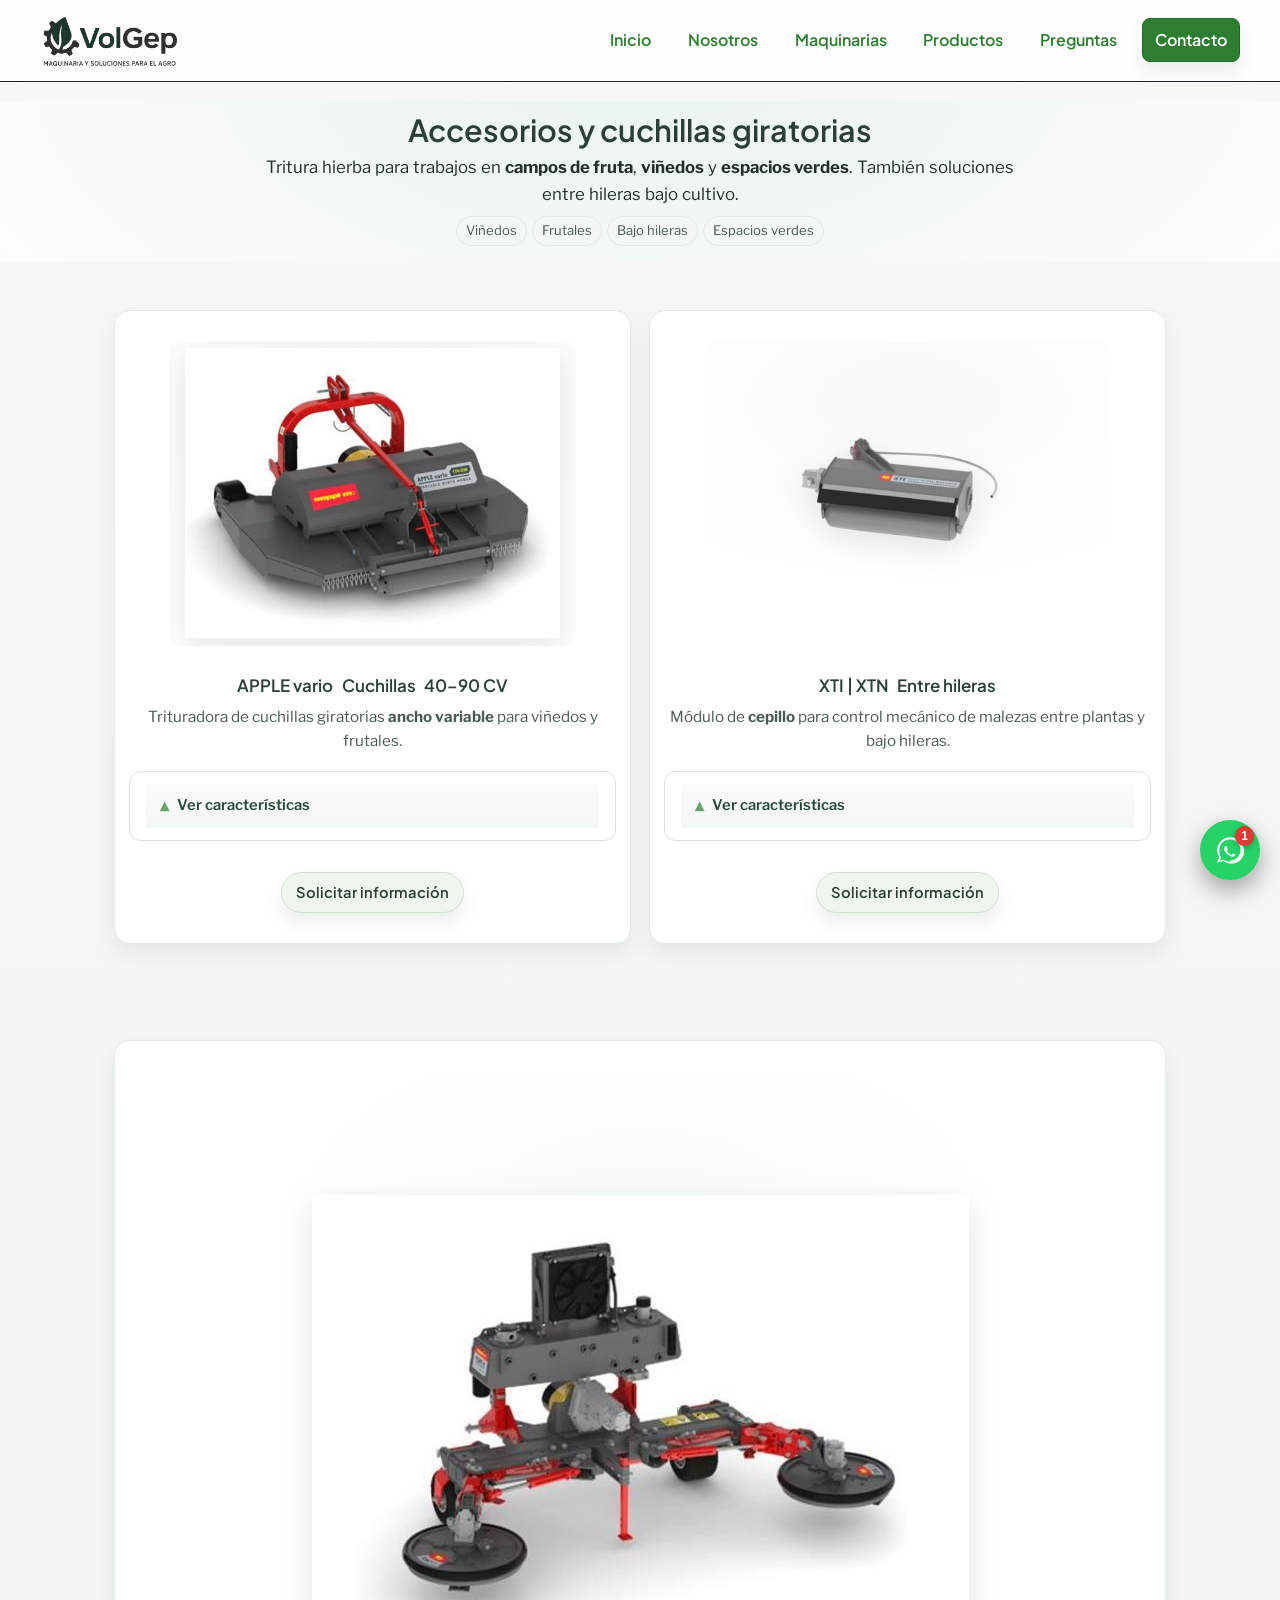
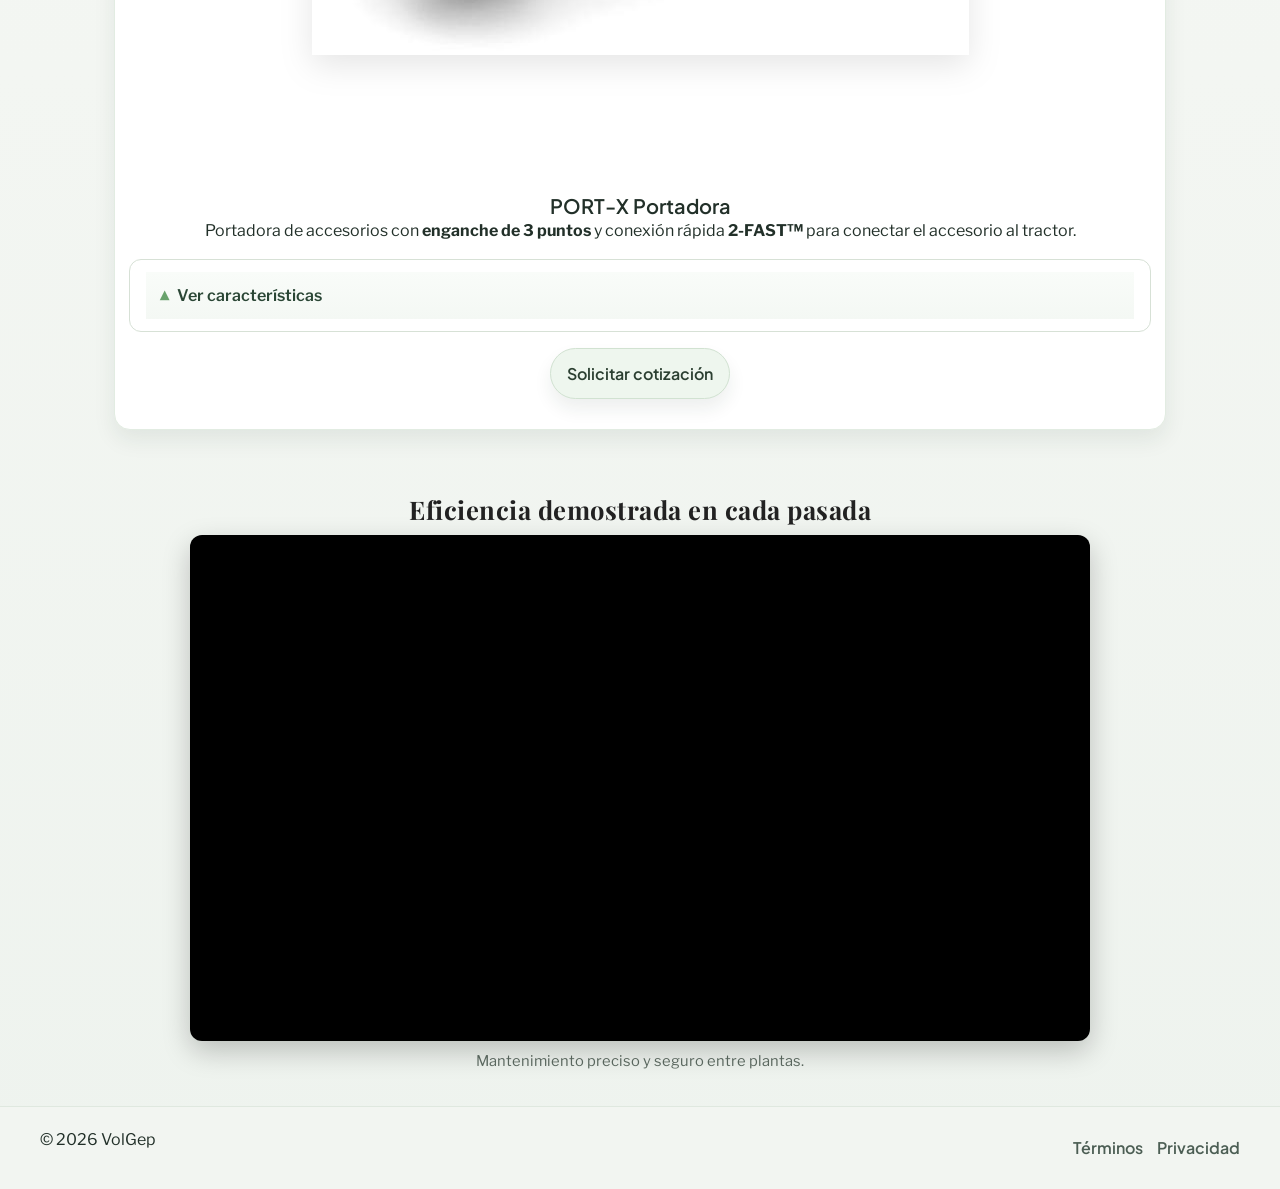
==== accesorios.html @ ae3c2176 "Add files via upload" ====
﻿<!DOCTYPE html>
<html lang="es-UY">
<head>
    <meta charset="utf-8" />
    <meta name="viewport" content="width=device-width, initial-scale=1" />
    <title>Accesorios y cuchillas giratorias | VolGep</title>
    <meta name="description" content="Trituradoras de cuchillas giratorias y accesorios bajo hileras. Modelos APPLE vario, XTI | XTN y portadora PORT-X. Video demostración." />
    <link rel="stylesheet" href="estilos.css" />
    <link rel="stylesheet" href="https://cdnjs.cloudflare.com/ajax/libs/font-awesome/6.4.0/css/all.min.css">
    <!-- Tipografías: Display + Texto -->
    <link href="https://fonts.googleapis.com/css2?family=Playfair+Display:wght@600;700&display=swap" rel="stylesheet">
    <!-- Favicons -->
    <link rel="icon" type="image/png" sizes="32x32" href="img/logo.png">
    <link rel="icon" type="image/png" sizes="16x16" href="img/logo.png">

    <link rel="preconnect" href="https://fonts.googleapis.com">
    <link rel="preconnect" href="https://fonts.gstatic.com" crossorigin>
    <link href="https://fonts.googleapis.com/css2?family=Plus+Jakarta+Sans:wght@400;500;700&family=Libre+Franklin:wght@400;600&display=swap" rel="stylesheet">
    <link rel="stylesheet" href="estilos.css" />
    <script src="script.js" defer></script>
    <!-- Estilos específicos y compactos de esta página -->
    <link rel="canonical" href="https://volgep.com/accesorios.html" />

    <meta property="og:title" content="Accesorios y cuchillas giratorias | VolGep" />
    <meta property="og:description" content="Modelos APPLE vario, XTI|XTN y portadora PORT-X. Video demostración y ficha técnica." />
    <meta property="og:type" content="website" />
    <meta property="og:url" content="https://volgep.com/accesorios.html" />
    <meta property="og:image" content="https://volgep.com/img/og-volgep.jpg" />
    <meta name="twitter:card" content="summary_large_image" />

    <script type="application/ld+json">
        {
          "@context": "https://schema.org",
          "@type": "CollectionPage",
          "name": "Accesorios y cuchillas giratorias | VolGep",
          "url": "https://volgep.com/accesorios.html",
          "description": "Accesorios bajo hileras y cuchillas giratorias. Modelos APPLE vario, XTI|XTN y PORT-X.",
          "isPartOf": { "@type": "WebSite", "name": "VolGep", "url": "https://volgep.com/" }
        }
    </script>

    <style>
        :root {
            --mxw: 1080px;
            --gap: 18px;
            --rad: 16px;
            --muted: #f3f8f3;
            --line: #e2ece2;
            --ink: #2c3f34;
        }

        body.accesorios main {
            padding-top: 1.2rem;
        }

        .container-narrow {
            max-width: var(--mxw);
            margin-inline: auto;
            padding-inline: 14px;
        }

        /* Hero mini */
        .hero-mini {
            text-align: center;
            padding-block: .8rem 1rem;
            background: radial-gradient(1200px 600px at 50% -20%, #eaf4ec 0, #fbfdfb 60%, transparent 100%);
        }

            .hero-mini h1 {
                margin: 0 0 .35rem;
                line-height: 1.15;
                font-size: clamp(1.35rem, 1.05rem + 1.1vw, 1.9rem);
                color: var(--ink);
            }

            .hero-mini p {
                margin: .15rem auto 0;
                max-width: 65ch;
                font-size: clamp(.95rem, .88rem + .25vw, 1.05rem);
            }

        .chips {
            display: flex;
            gap: .35rem;
            flex-wrap: wrap;
            justify-content: center;
            margin-top: .5rem;
        }

            .chips span {
                background: var(--muted);
                border: 1px solid var(--line);
                border-radius: 999px;
                padding: .22rem .55rem;
                font-size: .82rem;
                color: #4a5b50;
            }

        /* Cards PRO: 2 columnas en desktop, 1 en mobile */
        .cards-2 {
            display: grid;
            gap: var(--gap);
            grid-template-columns: repeat(2,minmax(260px,1fr));
        }

        @media (max-width: 860px) {
            .cards-2 {
                grid-template-columns: 1fr;
            }
        }

        .procard {
            background: #fff;
            border: 1px solid var(--line);
            border-radius: var(--rad);
            box-shadow: 0 10px 22px rgba(26,47,34,.08);
            padding: 14px;
            display: flex;
            flex-direction: column;
            gap: .6rem;
        }

        .procard__media {
            aspect-ratio: 4/3;
            background: radial-gradient(500px 260px at 50% 20%, #f6fbf6 0, #ffffff 70%);
            border-radius: 12px;
            display: grid;
            place-items: center;
            overflow: hidden;
        }

            .procard__media img {
                max-width: 95%;
                max-height: 95%;
                object-fit: contain;
                filter: drop-shadow(0 10px 16px rgba(0,0,0,.10));
            }

        .procard h3 {
            text-align: center;
            margin: .2rem 0 0;
            font-size: 1.06rem;
            color: var(--ink);
        }

        .procard .tag {
            margin-left: .35rem;
        }

        .procard .meta {
            text-align: center;
            margin: 0;
            font-size: .95rem;
            color: #4a5b50;
        }

        .procard details summary {
            font-size: .92rem;
        }

        .procard .more-info__content ul {
            max-width: 560px;
            margin: .25rem auto 0;
            text-align: left;
        }

        .procard .card__footer {
            display: flex;
            justify-content: center;
            margin-top: .3rem;
        }

        .procard .btn {
            padding: .5rem .85rem;
            border-radius: 999px;
            font-size: .92rem;
        }

        /* Sección Portador */
        .port-card {
            background: #fff;
            border: 1px solid var(--line);
            border-radius: var(--rad);
            box-shadow: 0 10px 22px rgba(26,47,34,.08);
            padding: 14px;
            text-align: center;
        }

            .port-card .card__media {
                aspect-ratio: 4/3;
                display: grid;
                place-items: center;
                background: radial-gradient(500px 260px at 50% 20%, #f6fbf6 0, #ffffff 70%);
                border-radius: 12px;
                overflow: hidden;
            }

                .port-card .card__media img {
                    max-width: 95%;
                    max-height: 95%;
                    object-fit: contain;
                    filter: drop-shadow(0 10px 16px rgba(0,0,0,.10));
                }

            .port-card h3 {
                margin: .35rem 0 0;
            }

            .port-card .card__footer {
                display: flex;
                justify-content: center;
            }

        /* Banda de video centrada y contenida */
        .video-band {
            background: radial-gradient(1200px 600px at 50% -20%, #eaf4ec 0, #fbfdfb 60%, transparent 100%);
            padding-block: 1.1rem;
        }

        .video-wrap {
            display: flex;
            justify-content: center;
        }

        .video-frame {
            width: min(100%, 740px);
            height: auto;
            background: #000;
            border: 1px solid var(--line);
            border-radius: 14px;
            box-shadow: 0 10px 20px rgba(26,47,34,.10);
            overflow: hidden;
        }

        /* Mejor indicador para details/summary */
        details.more-info summary {
            display: flex;
            align-items: center;
            gap: .5rem;
            cursor: pointer;
        }

            details.more-info summary::before {
                content: "▶";
                font-size: .8rem;
                opacity: .7;
            }

        details.more-info[open] summary::before {
            content: "▼";
        }
    </style>
</head>
<body class="accesorios">
    <a class="skip-link" href="#contenido">Saltar al contenido</a>

    <!-- Encabezado / Menú -->
    <header class="header" role="banner" aria-label="Encabezado">
        <div class="container header__inner">
            <a href="index.html" class="logo" aria-label="Volver al inicio">
                <img src="img/logo.png" alt="VolGep" width="140" height="40" />
            </a>
            <nav class="nav" aria-label="Navegación principal">
                <ul>
                    <li><a href="index.html">Inicio</a></li>
                    <li><a href="index.html#nosotros">Nosotros</a></li>
                    <!-- Menú: Maquinarias -->
                    <li class="nav__item--haschild">
                        <a href="maquinaria.html" aria-haspopup="true" aria-expanded="false">Maquinarias</a>
                        <ul class="nav__dropdown" aria-label="Maquinarias">
                            <li><a href="productos.html"><span class="bullet">●</span> Trituradoras</a></li>
                            <li><a href="trituradoras-desplazables.html"><span class="bullet">●</span> Trituradoras desplazables</a></li>
                            <li><a href="accesorios.html"><span class="bullet">●</span> Accesorios bajo hileras</a></li>
                        </ul>
                    </li>

                    <!-- Menú: Productos -->
                    <li class="nav__item--haschild">
                        <a href="productos.html" aria-haspopup="true" aria-expanded="false">Productos</a>
                        <ul class="nav__dropdown" aria-label="Productos">
                            <li><a href="coldkiller.html"><span class="bullet">●</span> Coldkiller</a></li>
                        </ul>
                    </li>
                    <li><a href="index.html#faq">Preguntas</a></li>
                    <li><a class="btn btn--primary" href="index.html#contacto">Contacto</a></li>
                </ul>
            </nav>
        </div>
    </header>

    <!-- Contenido -->
    <main id="contenido">
        <!-- HERO -->
        <section class="hero-mini">
            <div class="container-narrow">
                <h1>Accesorios y cuchillas giratorias</h1>
                <p>Tritura hierba para trabajos en <strong>campos de fruta</strong>, <strong>viñedos</strong> y <strong>espacios verdes</strong>. También soluciones entre hileras bajo cultivo.</p>
                <div class="chips"><span>Viñedos</span><span>Frutales</span><span>Bajo hileras</span><span>Espacios verdes</span></div>
            </div>
        </section>

        <!-- Productos principales (dos columnas) -->
        <section class="section">
            <div class="container-narrow cards-2">
                <!-- APPLE vario -->
                <article class="procard">
                    <figure class="procard__media">
                        <img src="img/ap.jpeg" alt="APPLE vario – Trituradora de cuchillas giratorias de ancho variable" loading="lazy">
                    </figure>
                    <h3>APPLE vario <span class="tag">Cuchillas</span> <span class="tag">40–90&nbsp;CV</span></h3>
                    <p class="meta">Trituradora de cuchillas giratorias <strong>ancho variable</strong> para viñedos y frutales.</p>
                    <details class="more-info">
                        <summary>Ver características</summary>
                        <div class="more-info__content">
                            <ul class="specs">
                                <li>Ajuste rápido de ancho para el marco de plantación.</li>
                                <li>Corte de hierba con proyección reducida.</li>
                                <li>Para tractores de <strong>40–90&nbsp;CV</strong>.</li>
                            </ul>
                        </div>
                    </details>
                    <div class="card__footer">
                        <a class="btn btn--secondary" href="index.html#contacto">Solicitar información</a>
                    </div>
                </article>

                <!-- XTI | XTN -->
                <article class="procard">
                    <figure class="procard__media">
                        <img src="img/xti.png" alt="XTI | XTN – Trituradora entre hileras con cepillo" loading="lazy">
                    </figure>
                    <h3>XTI | XTN <span class="tag">Entre hileras</span></h3>
                    <p class="meta">Módulo de <strong>cepillo</strong> para control mecánico de malezas entre plantas y bajo hileras.</p>
                    <details class="more-info">
                        <summary>Ver características</summary>
                        <div class="more-info__content">
                            <ul class="specs">
                                <li>Trabajo preciso junto al tronco.</li>
                                <li>Orientación e inclinación regulables según terreno.</li>
                                <li>Uso con portadores dedicados o enganche delantero/trasero.</li>
                            </ul>
                        </div>
                    </details>
                    <div class="card__footer">
                        <a class="btn btn--secondary" href="index.html#contacto">Solicitar información</a>
                    </div>
                </article>
            </div>
        </section>

        <!-- Portadora / Accesorio -->
        <section class="section">
            <div class="container-narrow">
                <article class="port-card">
                    <figure class="card__media">
                        <img src="img/por.jpeg" alt="PORT-X – Portadora de accesorios con enganche de 3 puntos y conexión rápida 2-FAST" loading="lazy">
                    </figure>
                    <h3>PORT-X <span class="tag">Portadora</span></h3>
                    <p class="meta">Portadora de accesorios con <strong>enganche de 3 puntos</strong> y conexión rápida <strong>2-FAST™</strong> para conectar el accesorio al tractor.</p>
                    <details class="more-info">
                        <summary>Ver características</summary>
                        <div class="more-info__content">
                            <ul class="specs">
                                <li>Cambios de implemento en segundos con 2-FAST™.</li>
                                <li>Chasis robusto para viñedos y frutales.</li>
                                <li>Compatible con módulos entre hileras (p. ej. XTI | XTN).</li>
                            </ul>
                        </div>
                    </details>
                    <div class="card__footer">
                        <a class="btn btn--secondary" href="index.html#contacto">Solicitar cotización</a>
                    </div>
                </article>
            </div>
        </section>

        <!-- Video demo (contenido y centrado) -->
        <!-- VIDEO 9 -->
        <section class="video-block video9-block">
            <h2 class="video-title video-title--v9">Eficiencia demostrada en cada pasada</h2>

            <div class="video-framewrap">
                <video class="video-el video-el--v9"
                       controls
                       playsinline
                       preload="metadata"
                       poster="img/video9_poster.jpeg"  <!-- si no existe, el JS generará uno con el 1er frame -->
    >
      <source src="img/video9.mp4" type="video/mp4" />
      Tu navegador no soporta video HTML5.
    </video>
            </div>

            <p class="video-caption">Mantenimiento preciso y seguro entre plantas.</p>
        </section>


    </main>
    <!-- ========== FAB WhatsApp ========== -->
<div class="whatsapp-fab" id="whatsappFab" aria-live="polite">
  <div class="whatsapp-fab__panel" id="whPanel" role="dialog" aria-modal="false" aria-labelledby="whPanelTitle">
    <div class="whatsapp-fab__title" id="whPanelTitle">¿En qué número querés escribir?</div>

    <a class="whatsapp-fab__item"
       href="https://wa.me/59892825972?text=Hola%2C%20te%20escribo%20desde%20VolGep.%20Estoy%20interesado%2Fa%20en%20recibir%20m%C3%A1s%20informaci%C3%B3n%20sobre%20sus%20productos.%20%C2%BFPodr%C3%ADan%20asesorarme%3F"
       target="_blank"
       rel="noopener">
      <!-- icono -->
      <svg xmlns="http://www.w3.org/2000/svg" fill="currentColor" viewBox="0 0 24 24" aria-hidden="true">
        <path d="M20 4A10.94 10.94 0 0 0 12 1 11 11 0 0 0 2.64 17.72L1 23l5.28-1.58A11 11 0 1 0 20 4Zm-8 18a8.94 8.94 0 0 1-4.72-1.34l-.36-.21-3.24.97.97-3.15-.24-.37A8.94 8.94 0 1 1 12 22Zm4.72-6.25c-.26-.13-1.52-.75-1.76-.83s-.41-.13-.58.13-.67.83-.82 1-.3.19-.56.06-1.09-.4-2.07-1.28c-.77-.68-1.28-1.52-1.43-1.78s-.02-.4.12-.53c.12-.12.26-.3.39-.45s.17-.26.26-.43.04-.32-.02-.45-.58-1.4-.8-1.92-.42-.43-.58-.44h-.5c-.15 0-.41.07-.62.33s-.82.8-.82 1.95.84 2.26.96 2.42 1.65 2.52 4 3.54c.56.24 1 .39 1.34.49.56.18 1.07.15 1.48.09.45-.07 1.39-.57 1.58-1.12.19-.55.19-1.02.13-1.12s-.24-.15-.5-.28Z" />
      </svg>
      <span>+598 92 825 972</span>
    </a>

  </div>

  <button class="whatsapp-fab__btn attn" id="whToggle" aria-expanded="false" aria-controls="whPanel" aria-label="Abrir WhatsApp">
    <!-- Ícono WhatsApp blanco -->
    <svg xmlns="http://www.w3.org/2000/svg" viewBox="0 0 24 24" aria-hidden="true">
      <path fill="white" d="M20 3.999A10.939 10.939 0 0 0 12 1a11 11 0 0 0-9.362 16.715L1 23l5.463-1.637A11 11 0 1 0 20 4Zm-8 18c-1.789 0-3.53-.464-5.07-1.344l-.362-.209-3.237.97.97-3.152-.236-.375A8.932 8.932 0 0 1 3 12C3 7.037 7.038 3 12 3c4.962 0 9 4.037 9 9s-4.038 9-9 9Zm4.724-6.249c-.258-.129-1.524-.75-1.76-.834s-.409-.129-.581.129c-.173.258-.667.834-.818 1.003-.151.172-.301.194-.559.065-.258-.129-1.089-.401-2.074-1.278-.766-.683-1.281-1.525-1.432-1.783-.151-.258-.016-.397.113-.526.116-.115.258-.301.387-.451.129-.151.172-.259.258-.431.086-.173.043-.323-.021-.452-.064-.129-.58-1.397-.795-1.914-.209-.502-.42-.433-.58-.441h-.495c-.151 0-.409.065-.624.323s-.818.8-.818 1.95.838 2.263.956 2.418c.129.151 1.652 2.525 4.004 3.541.56.242.997.387 1.338.496.562.18 1.074.155 1.478.094.451-.065 1.389-.568 1.585-1.118.194-.55.194-1.022.136-1.118-.057-.097-.236-.151-.495-.28Z" />
    </svg>
    <!-- Burbuja de notificación -->
    <span class="whatsapp-fab__badge">1</span>
  </button>
</div>

    <!-- Footer -->
    <footer class="footer">
        <div class="container footer__inner">
            <p>© <span id="year"></span> VolGep</p>
            <nav aria-label="Legal">
                <a href="/terminos.html">Términos</a>
                <a href="/politica-privacidad.html">Privacidad</a>
            </nav>
        </div>
    </footer>

   
    <script>
        const y = document.getElementById('year'); if (y) y.textContent = new Date().getFullYear();
    </script>
</body>
</html>
---- estilos.css ----
﻿/* ==============
   VOLGEP – BASE
   ============== */
:root {
    --bg: #0f1115;
    --paper: #141821;
    --paper-2: #1a2030;
    --text: #e9edf3;
    --muted: #a7b0c0;
    --accent: #2e7d32; /* Verde profesional */
    --accent-2: #5dbb63; /* Verde claro */
    --danger: #e53935;
    --warning: #ffb300;
    --ring: rgba(93,187,99,.45);
    --radius: 16px;
    --max-w: 1200px;
    --shadow-1: 0 8px 24px rgba(0,0,0,.25);
    --shadow-2: 0 12px 32px rgba(0,0,0,.35);
    --sp-0: .25rem;
    --sp-1: .5rem;
    --sp-2: .75rem;
    --sp-3: 1rem;
    --sp-4: 1.5rem;
    --sp-5: 2rem;
    --sp-6: 3rem;
}

/* Reseteo suave y tipografía */
* {
    box-sizing: border-box
}

html {
    scroll-behavior: smooth
}
/* Sección del video */
/* Tamaño más bajo para que no se recorte */
.video-intro {
    position: relative;
    width: 100%;
    height: 90vh; /* antes 100vh */
    min-height: 380px;
    overflow: hidden;
}

@media (max-width: 768px) {
    .video-intro {
        height: 50vh;
        min-height: 260px;
    }
}

.video-intro__bg {
    position: absolute;
    inset: 0;
    width: 100%;
    height: 100%;
    object-fit: cover; /* llena sin deformar */
    object-position: center; /* podés ajustar a 'center 40%' si querés subir el encuadre */
    z-index: 0;
}

/* Oscurecer un poco para que el logo resalte */
.video-intro__overlay {
    position: absolute;
    inset: 0;
    background: rgba(0,0,0,.35);
    z-index: 1;
}

/* Logo centrado */
.video-intro__content {
    position: relative;
    z-index: 2;
    display: flex;
    align-items: center;
    justify-content: center;
    height: 100%;
}

.video-intro__logo {
    max-width: 300px;
    width: 70%;
    height: auto;
    filter: drop-shadow(0 6px 18px rgba(0,0,0,.45));
}

/* Icono de sonido arriba a la derecha - sin texto */
.sound-toggle {
    position: absolute;
    top: 14px;
    right: 14px;
    z-index: 3;
    display: inline-flex;
    align-items: center;
    justify-content: center;
    width: 42px;
    height: 42px;
    border-radius: 50%;
    border: 1px solid rgba(255,255,255,.35);
    background: rgba(0,0,0,.35);
    color: #fff;
    cursor: pointer;
    backdrop-filter: blur(6px);
    transition: transform .15s ease, background .2s ease, border-color .2s ease;
}

    .sound-toggle:hover {
        transform: scale(1.06);
        background: rgba(0,0,0,.5);
        border-color: rgba(255,255,255,.55);
    }

    .sound-toggle i {
        font-size: 18px;
        line-height: 1;
    }


body {
    margin: 0;
    font-family: system-ui, -apple-system, Segoe UI, Roboto, Ubuntu, Cantarell, "Noto Sans", "Helvetica Neue", Arial, "Apple Color Emoji", "Segoe UI Emoji";
    color: var(--text);
    background: linear-gradient(180deg, #0b0d11, #0f1115 40%, #0f1115 100%);
    line-height: 1.6;
    -webkit-font-smoothing: antialiased;
    text-rendering: optimizeLegibility;
}

img {
    max-width: 100%;
    height: auto;
    display: block;
}

a {
    color: var(--accent);
    text-decoration: none;
}

    a:hover {
        text-decoration: underline;
    }

p {
    margin: 0 0 var(--sp-3) 0;
    color: var(--text);
}

ul {
    padding-left: 1.25rem;
    margin: 0 0 var(--sp-3) 0;
}

h1, h2, h3 {
    line-height: 1.2;
    margin: 0 0 .5em 0;
}

h1 {
    font-size: clamp(1.8rem, 3vw + .5rem, 2.5rem);
}

h2 {
    font-size: clamp(1.4rem, 2vw + .6rem, 1.8rem);
}

h3 {
    font-size: clamp(1.05rem, 1.2vw + .5rem, 1.25rem);
}

/* Accesibilidad */
.skip-link {
    position: absolute;
    left: -999px;
    top: auto;
    width: 1px;
    height: 1px;
    overflow: hidden;
}

    .skip-link:focus {
        position: fixed;
        left: 1rem;
        top: 1rem;
        width: auto;
        height: auto;
        background: var(--paper-2);
        color: var(--text);
        padding: .6rem .9rem;
        border-radius: .5rem;
        z-index: 9999;
        outline: 2px solid var(--accent);
    }

/* Contenedor base */
.container {
    width: 100%;
    max-width: var(--max-w);
    margin: 0 auto;
    padding: 0 var(--sp-3);
}

/* Botones */
.btn {
    display: inline-flex;
    align-items: center;
    justify-content: center;
    gap: .5rem;
    padding: .75rem 1rem;
    border-radius: 999px;
    font-weight: 600;
    border: 1px solid transparent;
    transition: transform .12s ease, box-shadow .2s ease, background .2s ease, border-color .2s ease;
    box-shadow: var(--shadow-1);
}

    .btn:hover {
        transform: translateY(-1px);
        text-decoration: none;
    }

    .btn:focus {
        outline: 2px solid var(--ring);
        outline-offset: 2px;
    }

.btn--primary {
    background: SeaGreen;
    
    color: #08130a;
    border-color: #1f5a22;
}

    .btn--primary:hover {
        filter: brightness(1.05);
    }

.btn--secondary {
    background: #19212f;
    border-color: #2a3448;
    color: var(--text);
}

    .btn--secondary:hover {
        background: #20283a;
    }

.btn--ghost {
    background: transparent;
    border-color: #2a3448;
    color: var(--text);
}

    .btn--ghost:hover {
        background: #171c26;
    }

/* Header fijo */
.header {
    position: sticky;
    top: 0;
    z-index: 50;
    background: rgba(10, 14, 20, .65);
    backdrop-filter: saturate(180%) blur(10px);
    border-bottom: 1px solid #1d2433;
}

.header__inner {
    display: flex;
    align-items: center;
    justify-content: space-between;
    gap: var(--sp-3);
    padding: .8rem 0;
}

.logo img {
    filter: drop-shadow(0 2px 4px rgba(0,0,0,.3));
}

/* Nav */
.nav ul {
    display: flex;
    align-items: center;
    gap: .8rem;
    list-style: none;
    margin: 0;
    padding: 0;
}

.nav a {
    padding: .5rem .75rem;
    border-radius: .5rem;
}

    .nav a:hover {
        background: #171d2a;
        text-decoration: none;
    }

/* Botón hamburguesa (se inyecta por JS) */
.header__burger {
    display: none;
    inline-size: 44px;
    block-size: 44px;
    border-radius: 10px;
    border: 1px solid #2a3448;
    background: #141a26;
}

    .header__burger:focus {
        outline: 2px solid var(--ring);
    }

@media (max-width: 980px) {
    .header__burger {
        display: inline-grid;
        place-content: center;
    }

    .nav {
        position: fixed;
        inset: 64px 0 auto 0;
        background: rgba(11, 15, 22, .95);
        border-bottom: 1px solid #1d2636;
        transform: translateY(-120%);
        transition: transform .25s ease;
        box-shadow: var(--shadow-2);
    }

        .nav ul {
            flex-direction: column;
            align-items: stretch;
            gap: 0;
            padding: .5rem;
        }

        .nav li a {
            display: block;
            padding: .9rem 1rem;
            border-radius: .6rem;
            font-size: 1.05rem;
        }

    .nav--open {
        transform: translateY(0);
    }
}

/* Hero */
.hero {
    padding: clamp(2rem, 4vw + 1rem, 5rem) 0;
    background: radial-gradient(60rem 30rem at 10% -10%, rgba(93,187,99,.10), transparent 60%), radial-gradient(50rem 30rem at 90% -20%, rgba(46,125,50,.25), transparent 60%), linear-gradient(180deg, rgba(46,125,50,.09), transparent 35%);
}

.hero__inner {
    display: grid;
    gap: var(--sp-5);
    align-items: center;
}

.hero__copy p {
    color: var(--muted);
    font-size: 1.05rem;
}

.hero__bullets {
    color: var(--muted);
    margin-top: var(--sp-3);
}

.hero__media img {
    border-radius: var(--radius);
    border: 1px solid #1d2636;
    box-shadow: var(--shadow-2);
}

/* Secciones */
.section {
    padding: var(--sp-6) 0;
}

.section--light {
    background: linear-gradient(180deg, #111521, #0f1115);
}

.section__lead {
    color: var(--muted);
}

/* Grids */
.grid {
    display: grid;
    gap: var(--sp-4);
}

.cards {
    grid-template-columns: repeat(auto-fit, minmax(260px, 1fr));
}

/* Cards de productos */
.card {
    background: var(--paper);
    border: 1px solid #1d2433;
    border-radius: var(--radius);
    overflow: hidden;
    transition: transform .15s ease, box-shadow .2s ease, border-color .2s ease;
}

    .card:hover {
        transform: translateY(-3px);
        border-color: #2a3448;
        box-shadow: var(--shadow-2);
    }

.card__media img {
    aspect-ratio: 3 / 2;
    object-fit: cover;
}

.card__body {
    padding: 1rem 1rem 0 1rem;
}

    .card__body p {
        color: var(--muted);
    }

.card__bullets {
    color: var(--muted);
    margin: .5rem 0 0 1rem;
}

.card__footer {
    padding: 1rem;
    display: flex;
    justify-content: flex-end;
}

/* Features / servicios */
.features {
    grid-template-columns: repeat(auto-fit, minmax(240px, 1fr));
}

.feature {
    background: var(--paper);
    border: 1px solid #1d2433;
    border-radius: var(--radius);
    padding: var(--sp-4);
}

    .feature p {
        color: var(--muted);
    }

/* Cinta CTA */
.cta-strip {
    margin-top: var(--sp-5);
    padding: 1rem;
    background: linear-gradient(180deg, #16202d, #131b28);
    border: 1px solid #233047;
    border-radius: var(--radius);
    display: flex;
    align-items: center;
    justify-content: space-between;
    gap: var(--sp-3);
    flex-wrap: wrap;
}

    .cta-strip p {
        margin: 0;
        color: var(--text);
    }

/* Marcas – tira deslizante simple */
.brand-strip {
    display: flex;
    gap: clamp(1.25rem, 2vw, 2rem);
    align-items: center;
    overflow: hidden;
    padding: .5rem 0;
    mask-image: linear-gradient(90deg, transparent, #000 8%, #000 92%, transparent);
}

    .brand-strip img {
        inline-size: 140px;
        block-size: 60px;
        object-fit: contain;
        filter: saturate(1.05);
        opacity: .95;
        transform: translateX(0);
        animation: brands-marquee 24s linear infinite;
    }

        .brand-strip img:nth-child(odd) {
            animation-delay: -12s;
        }

@keyframes brands-marquee {
    0% {
        transform: translateX(0);
    }

    100% {
        transform: translateX(-120%);
    }
}

/* Testimonios */
.testimonials {
    grid-template-columns: repeat(auto-fit, minmax(260px, 1fr));
}

.testimonial {
    background: var(--paper);
    border: 1px solid #1d2433;
    border-radius: var(--radius);
    padding: var(--sp-4);
}

    .testimonial footer {
        color: var(--muted);
        margin-top: .5rem;
    }

/* FAQ */
details {
    background: var(--paper);
    border: 1px solid #1d2433;
    border-radius: .9rem;
    padding: .75rem 1rem;
    margin-bottom: .75rem;
}

summary {
    cursor: pointer;
    font-weight: 600;
}

details p {
    margin-top: .5rem;
    color: var(--muted);
}

/* Formulario */
.form {
    display: grid;
    gap: var(--sp-3);
    max-width: 760px;
}

.form__row {
    display: grid;
    gap: .4rem;
}

label {
    font-weight: 600;
}

input, textarea {
    
    background: #0d121a;
    border: 1px solid #242f44;
    color: var(--text);
    padding: .8rem 1rem;
    border-radius: .7rem;
}

    input:focus, textarea:focus {
        outline: 2px solid var(--ring);
        border-color: #2a3850;
    }

.form__actions {
    display: flex;
    align-items: center;
    gap: 1rem;
    flex-wrap: wrap;
}

.form__disclaimer {
    color: var(--muted);
    margin: 0;
}

/* Address */
.contact-data ul {
    list-style: none;
    padding: 0;
    margin: var(--sp-3) 0 0 0;
}

.contact-data li {
    margin: .25rem 0;
}

.contact-data a {
    color: #cfe8d2;
}

/* Footer */
.footer {
    border-top: 1px solid #1d2433;
    background: #0c0f15;
}

.footer__inner {
    display: flex;
    align-items: center;
    justify-content: space-between;
    gap: var(--sp-3);
    padding: 1.25rem 0;
}

.footer nav {
    display: flex;
    gap: .9rem;
}

.footer a {
    color: var(--muted);
}

    .footer a:hover {
        color: var(--text);
    }

/* Utilidades */
.reveal {
    opacity: 0;
    transform: translateY(12px);
    transition: opacity .5s ease, transform .5s ease;
}

    .reveal.is-in {
        opacity: 1;
        transform: none;
    }

/* Preferencias de movimiento reducido */
@media (prefers-reduced-motion: reduce) {
    * {
        animation: none !important;
        transition: none !important;
        scroll-behavior: auto !important;
    }
}
/* ===== VOLGEP: chapitas y leyendas de líneas ===== */
.badge {
    display: inline-block;
    font-weight: 700;
    font-size: .78rem;
    letter-spacing: .02em;
    padding: .25rem .55rem;
    border-radius: .5rem;
    border: 1px solid rgba(255,255,255,.18);
    margin-left: .35rem
}

.badge--red {
    background: #2a1111;
    border-color: #6d2424
}

.badge--yellow {
    background: #2a2411;
    border-color: #6d5f24
}

.badge--blue {
    background: #111b2a;
    border-color: #244b6d
}

.legend {
    display: flex;
    gap: .6rem;
    flex-wrap: wrap
}

    .legend span {
        background: #141a26;
        border: 1px solid #26324a;
        border-radius: .5rem;
        padding: .25rem .5rem;
        font-size: .82rem;
        color: #a7b0c0
    }

.grid.cols-3 {
    display: grid;
    gap: var(--sp-4);
    grid-template-columns: repeat(auto-fit,minmax(280px,1fr))
}

.section--accent {
    background: linear-gradient(180deg,#111521,#0f1115)
}

.tagline {
    color: var(--muted)
}

/* ===== VOLGEP: tablas de ficha técnica ===== */
.specs {
    width: 100%;
    border-collapse: collapse;
    margin-top: .75rem;
    font-size: .95rem;
    border: 1px solid #1d2433;
    border-radius: .6rem;
    overflow: hidden;
}

    .specs thead th {
        text-align: left;
        background: #151b28;
        color: #cfd6e4;
        padding: .55rem .65rem;
        font-weight: 700;
        border-bottom: 1px solid #232d43;
    }

    .specs tbody td {
        padding: .5rem .65rem;
        border-top: 1px solid #1d2433;
        color: var(--muted);
    }

    .specs tbody tr:nth-child(odd) {
        background: #121826;
    }

    .specs tbody tr:hover {
        background: #182033;
        color: var(--text);
    }

    .specs .u-num {
        font-variant-numeric: tabular-nums;
        white-space: nowrap;
    }

/* Responsive: tabla apilada en móvil chico */
@media (max-width:560px) {
    .specs thead {
        display: none;
    }

    .specs tr {
        display: grid;
        grid-template-columns: 1fr 1fr;
        gap: .4rem;
        padding: .5rem;
    }

    .specs td {
        border: none !important;
        padding: .2rem 0;
    }

        .specs td[data-label] {
        }

        .specs td::before {
            content: attr(data-label) " ";
            display: inline-block;
            font-weight: 600;
            color: #cfd6e4;
            margin-right: .35rem;
        }
}






/* ========== VOLGEP — Botón flotante WhatsApp ========== */
.whatsapp-fab {
    position: fixed;
    inset: auto 20px 20px auto;
    z-index: 70;
    display: grid;
    gap: .5rem;
    place-items: end;
}

.whatsapp-fab__btn {
    display: inline-grid;
    place-items: center;
    width: 60px;
    height: 60px;
    border-radius: 50%;
    background: #25D366;
    color: #08240f;
    box-shadow: 0 10px 24px rgba(0,0,0,.35);
    border: none;
    cursor: pointer;
    transition: transform .15s ease, box-shadow .2s ease, filter .2s ease;
}

    .whatsapp-fab__btn:hover {
        transform: translateY(-2px);
        filter: brightness(1.05);
    }

    .whatsapp-fab__btn:focus {
        outline: 2px solid rgba(37,211,102,.5);
        outline-offset: 2px;
    }

    .whatsapp-fab__btn svg {
        width: 28px;
        height: 28px;
    }

.whatsapp-fab__panel {
    background: #0f141d;
    border: 1px solid #253148;
    border-radius: 14px;
    padding: .6rem;
    min-width: 230px;
    box-shadow: 0 14px 34px rgba(0,0,0,.45);
    transform-origin: bottom right;
    transform: scale(.95);
    opacity: 0;
    pointer-events: none;
    transition: transform .15s ease, opacity .15s ease;
}

.whatsapp-fab--open .whatsapp-fab__panel {
    transform: scale(1);
    opacity: 1;
    pointer-events: auto;
}

.whatsapp-fab__title {
    margin: .2rem .25rem .5rem;
    font-weight: 700;
    font-size: .95rem;
    color: #e5f4e8;
}

.whatsapp-fab__item {
    display: flex;
    align-items: center;
    gap: .5rem;
    padding: .5rem .6rem;
    border-radius: .6rem;
    text-decoration: none;
    background: #13202b;
    border: 1px solid #233447;
    color: #cfe8d2;
}

    .whatsapp-fab__item:hover {
        background: #172835;
        color: #fff;
    }

    .whatsapp-fab__item svg {
        width: 18px;
        height: 18px;
        flex: 0 0 18px;
    }

@media (max-width: 480px) {
    .whatsapp-fab {
        inset: auto 14px 14px auto;
    }

    .whatsapp-fab__btn {
        width: 56px;
        height: 56px;
    }
}

/* Animación sutil de atención (opcional) */
@keyframes wshake {
    0%,100% {
        transform: rotate(0deg);
    }

    20% {
        transform: rotate(-8deg);
    }

    40% {
        transform: rotate(8deg);
    }

    60% {
        transform: rotate(-5deg);
    }

    80% {
        transform: rotate(5deg);
    }
}

.whatsapp-fab__btn.attn {
    animation: wshake .9s ease both 2;
}



/* Notificación roja en FAB WhatsApp */
.whatsapp-fab__btn {
    position: relative;
    background: #25D366; /* verde WhatsApp */
}

    .whatsapp-fab__btn svg {
        width: 28px;
        height: 28px;
    }

.whatsapp-fab__badge {
    position: absolute;
    top: 6px;
    right: 6px;
    background: #e53935; /* rojo notificación */
    color: #fff;
    font-weight: 700;
    font-size: .75rem;
    line-height: 1;
    padding: 4px 6px;
    border-radius: 50%;
    box-shadow: 0 2px 6px rgba(0,0,0,.3);
}
































/* Nav: submenú bajo "Productos" */
.nav__item--haschild {
    position: relative;
}

    .nav__item--haschild > .nav__dropdown {
        position: absolute;
        left: 0;
        top: calc(100% + 6px);
        background: #0f141d;
        border: 1px solid #233047;
        border-radius: .6rem;
        box-shadow: var(--shadow-2);
        padding: .4rem;
        list-style: none;
        margin: 0;
        min-width: 220px;
        display: none;
        z-index: 60;
    }

    .nav__item--haschild:hover > .nav__dropdown,
    .nav__item--haschild:focus-within > .nav__dropdown {
        display: block;
    }

.nav__dropdown a {
    display: block;
    padding: .55rem .7rem;
    border-radius: .45rem;
}

    .nav__dropdown a:hover {
        background: #172033;
        text-decoration: none;
    }

/* En mobile (menú hamburguesa), que ocupe ancho */
@media (max-width: 980px) {
    .nav__item--haschild > .nav__dropdown {
        position: static;
        display: none;
        box-shadow: none;
        border: none;
        padding: .25rem 0;
    }

    .nav__item--haschild.nav--open-sub > .nav__dropdown {
        display: block;
    }
}








.vivero__inner {
    display: flex;
    align-items: center;
    justify-content: space-between;
    gap: 2rem;
    flex-wrap: wrap;
}

.vivero__content {
    flex: 1 1 45%; /* texto ocupa 45% */
}

.vivero__media {
    flex: 1 1 55%; /* imagen ocupa 55% */
    text-align: right;
}

    .vivero__media img {
        width: 100%;
        max-width: 750px; /* podés ajustar 700 → 750 para hacerla un poco más grande */
        height: auto;
        border-radius: 8px; /* opcional */
    }

.vivero__inner {
    display: flex;
    align-items: center;
    justify-content: space-between;
    gap: 2rem;
    flex-wrap: wrap; /* en móvil puede apilar */
}

@media (min-width: 768px) {
    .vivero__inner {
        flex-wrap: nowrap; /* en escritorio queda lado a lado */
    }
}

.repuestos__inner {
    display: flex;
    align-items: center;
    justify-content: space-between;
    gap: 2rem;
    flex-wrap: wrap;
}

.repuestos__content {
    flex: 1 1 50%;
}

.repuestos__media {
    flex: 1 1 45%;
    text-align: right;
}

    .repuestos__media img {
        width: 100%;
        max-width: 500px;
        border-radius: 8px;
        height: auto;
    }
/* Estilo base */
.repuestos__inner {
    display: flex;
    align-items: center;
    justify-content: space-between;
    gap: 2rem;
    flex-wrap: wrap;
}

.repuestos__content {
    flex: 1 1 50%;
}

.repuestos__media {
    flex: 1 1 45%;
    text-align: right;
}

    .repuestos__media img {
        width: 100%;
        max-width: 500px;
        border-radius: 8px;
        height: auto;
    }

/* Bloque de imagen entre secciones */
.seccion-imagen {
    width: 100%;
    max-width: 1100px;
    margin: 3rem auto; /* separación con otras secciones */
    text-align: center;
}

    .seccion-imagen img {
        width: 100%;
        height: auto;
        border-radius: 12px;
        box-shadow: 0 8px 24px rgba(0,0,0,0.35);
        /* Animación */
        opacity: 0;
        transform: translateY(40px) scale(0.97);
        animation: revealUp 1s ease forwards;
    }

/* Keyframes */
@keyframes revealUp {
    to {
        opacity: 1;
        transform: translateY(0) scale(1);
    }
}

.more-info__content {
    max-height: 0 !important;
    overflow: hidden !important;
    opacity: 0 !important;
    transition: max-height .28s ease, opacity .25s ease !important;
}

details.more-info[open] .more-info__content {
    opacity: 1 !important;
    max-height: 1200px !important;
}











































/* Que las tarjetas NO se estiren a la altura de la fila */
.grid.products {
    align-items: start !important; /* en lugar de stretch */
}

    /* Cada card a su propia altura */
    .grid.products > .card {
        align-self: start !important;
        height: auto !important; /* por si había height:100% en algún lado */
    }

/* Asegurar que el contenido interno no fuerce alturas raras */
.card {
    display: flex !important;
    flex-direction: column !important;
    height: auto !important;
}

/* El bloque colapsable sigue igual */
.more-info__content {
    max-height: 0 !important;
    overflow: hidden !important;
    opacity: 0 !important;
    transition: max-height .28s ease, opacity .25s ease !important;
}

details.more-info[open] .more-info__content {
    opacity: 1 !important;
    max-height: 1200px !important;
}
/* Oculta las cards filtradas, sin pelearse con otros estilos */
.is-hidden {
    display: none !important;
}

/* OCULTAR TARJETAS FILTRADAS (debe ir al FINAL) */
.card.is-hidden {
    display: none !important;
}


.card.is-hidden,
.grid.products > .card.is-hidden {
    display: none !important;
}
.card[hidden],
.card.hide {
    display: none !important;
}
















































/* =======================================================
   VOLGEP – TEMA CLARO "AGRO" (override, pegar al FINAL)
   ======================================================= */

/* Paleta clara con verdes y tierra */
:root {
    --bg: #f5f7f4; /* fondo general claro */
    --paper: #ffffff; /* tarjetas/controles */
    --paper-2: #f0f4ee; /* paneles suaves */
    --text: #243228; /* gris verdoso oscuro (legible) */
    --muted: #5f6f64; /* texto secundario */
    --accent: #2e7d32; /* verde principal */
    --accent-2: #6fbf73; /* verde claro */
    --ring: rgba(46,125,50,.35);
    /* bordes/sombras suaves */
    --border: #d7e1d6;
    --shadow-1: 0 6px 14px rgba(38, 55, 41, .06);
    --shadow-2: 0 14px 28px rgba(38, 55, 41, .08);
}

/* Fondo general (luz natural) */
body {
    background: radial-gradient(1200px 600px at 10% -10%, #eaf3e9, transparent 60%), radial-gradient(1000px 560px at 90% -20%, #eef6eb, transparent 60%), linear-gradient(180deg, #f7faf6, #f4f7f3 45%, #f5f7f4 100%);
    color: var(--text);
}

/* Header translúcido claro */
.header {
    background: rgba(255,255,255,.75);
    border-bottom: 1px solid var(--border);
    backdrop-filter: saturate(160%) blur(10px);
}

.nav a:hover {
    background: rgba(110, 173, 118, .10);
}

/* Dropdown claro */
.nav_item--haschild > .nav_dropdown {
    background: #fff;
    border: 1px solid var(--border);
    box-shadow: var(--shadow-2);
}

.nav__dropdown a:hover {
    background: #f1f6f1;
}

/* Secciones */
.section {
    background: transparent;
}

.section--light {
    background: linear-gradient(180deg, #f3f8f2, #f6faf5);
}

/* Hero con luz y sutiles verdes */
.hero {
    background: radial-gradient(60rem 30rem at 12% -10%, rgba(111,191,115,.16), transparent 60%), radial-gradient(50rem 30rem at 88% -20%, rgba(46,125,50,.12), transparent 60%), linear-gradient(180deg, rgba(111,191,115,.10), transparent 35%);
}

.hero__copy p,
.hero__bullets {
    color: #435248;
}

/* Video: overlay más leve para no oscurecer */
.video-intro__overlay {
    background: linear-gradient(180deg, rgba(0,0,0,.18), rgba(0,0,0,.12));
}
/* Botón sonido: aro claro */
.sound-toggle {
    background: rgba(255,255,255,.55);
    color: #1c291e;
    border-color: rgba(46,125,50,.35);
}

    .sound-toggle:hover {
        background: rgba(255,255,255,.8);
    }

/* Sidebar / filtros tienda */
.shop__sidebar {
    background: var(--paper);
    border: 1px solid var(--border);
    box-shadow: var(--shadow-1);
}

.cat-list a {
    border: 1px solid var(--border);
    background: #f7faf7;
    color: var(--text);
}

    .cat-list a[aria-current="true"], .cat-list a:hover {
        background: #eef6ee;
        border-color: #cfe1d0;
    }

/* Herramientas/buscador */
.shop_tools input[type="search"], .shop_tools select {
    background: #fff;
    border: 1px solid var(--border);
    color: var(--text);
    box-shadow: var(--shadow-1);
}

/* Chips claras */
.chip {
    background: #f3f7f2;
    border: 1px solid var(--border);
    color: #2e4635;
}

    .chip[aria-pressed="true"] {
        background: #e6f2e6;
        border-color: #c7dec9;
    }

/* Cards de producto claras */
.card {
    background: var(--paper);
    border: 1px solid var(--border);
    box-shadow: var(--shadow-1);
}

    .card:hover {
        border-color: #cfe0d1;
        box-shadow: var(--shadow-2);
    }

.card__body p {
    color: #4b5b51;
}

.card .tag {
    font-size: .78rem;
    padding: .18rem .45rem;
    border-radius: .45rem;
    border: 1px solid #d9e7d8;
    color: #2c4a36;
    background: #eef6ee;
}

/* Botones */
.btn--primary {
    background: #2e7d32;
    color: #fff;
    border-color: #2e7d32;
}

    .btn--primary:hover {
        filter: brightness(1.06);
    }

.btn--secondary {
    background: #eef6ee;
    border-color: #d1e2d1;
    color: #2b3f31;
}

.btn--ghost {
    background: transparent;
    border-color: #cddccd;
    color: #2b3f31;
}

    .btn--ghost:hover {
        background: #f1f6f1;
    }

/* Cinta CTA */
.cta-strip {
    background: linear-gradient(180deg, #e9f2e9, #e6efe6);
    border: 1px solid var(--border);
}

    .cta-strip p {
        color: #324436;
    }

/* Badges/leyenda */
.legend span {
    background: #f3f8f3;
    border: 1px solid var(--border);
    color: #4a5b50;
}

.badge {
    border-color: #d8e6d8;
}

.badge--red {
    background: #fdebea;
    border-color: #f5c7c5;
    color: #8a2d2b;
}

.badge--yellow {
    background: #fff6dc;
    border-color: #f2e0a6;
    color: #6e5a1a;
}

.badge--blue {
    background: #e9f2ff;
    border-color: #c9dcf6;
    color: #1b4a86;
}

/* Tablas técnicas */
.specs {
    border-color: var(--border);
    background: #fff;
}

    .specs thead th {
        background: #eff6ef;
        color: #34463a;
        border-bottom: 1px solid var(--border);
    }

    .specs tbody td {
        color: #4a5b50;
        border-top: 1px solid var(--border);
    }

    .specs tbody tr:nth-child(odd) {
        background: #fafdf9;
    }

    .specs tbody tr:hover {
        background: #f2f8f1;
        color: #213225;
    }

/* Detalles "Más información" botón transparente gris */
.more-info {
    border: 1px solid var(--border);
    background: #fff;
}

    .more-info > summary {
        color: #2f4235;
        background: #f6faf6;
    }

        .more-info > summary:hover {
            background: #eef6ee;
        }

/* Formulario claro */
input, textarea {
    background: #fff;
    border: 1px solid var(--border);
    color: var(--text);
    box-shadow: var(--shadow-1);
}

    input:focus, textarea:focus {
        outline: 2px solid rgba(46,125,50,.25);
        border-color: #cfe1d2;
    }

/* WhatsApp panel claro (mantengo el botón verde oficial) */
.whatsapp-fab__panel {
    background: #ffffff;
    border: 1px solid var(--border);
    box-shadow: var(--shadow-2);
}

.whatsapp-fab__title {
    color: #294430;
}

.whatsapp-fab__item {
    background: #f2f8f2;
    border: 1px solid var(--border);
    color: #284335;
}

    .whatsapp-fab__item:hover {
        background: #e9f4e9;
        color: #1f362a;
    }

/* Footer tipo “verde bosque” */
.footer {
    background: #2f3e2c; /* verde bosque profundo */
    border-top: 1px solid #2b3a28;
    color: #eaf2ea;
}

    .footer a {
        color: #d8e7d8;
    }

        .footer a:hover {
            color: #ffffff;
        }

/* Bordes oscuros heredados → aclararlos en varios bloques */
.card, .feature, .testimonial, details {
    border-color: var(--border) !important;
    background: var(--paper) !important;
}


















/* =============================
   VOLGEP – PULIDOS VISUALES
   (pegar al FINAL de estilos.css)
   ============================= */

/* 1) Paleta más clara (campo) */
:root {
    --bg: #f7f8f6; /* fondo global claro */
    --paper: #ffffff; /* tarjetas/boxes */
    --paper-2: #f0f3ef; /* superficies secundarias */
    --text: #223029; /* texto principal más “natural” */
    --muted: #5a6a61; /* texto secundario */
    --accent: #2e7d32; /* verde principal */
    --accent-2: #6fbf73; /* verde claro */
    --ring: rgba(46,125,50,.35);
    --shadow-1: 0 10px 18px rgba(26,47,34,.08);
    --shadow-2: 0 18px 32px rgba(26,47,34,.12);
}

/* Fondo general claro */
body {
    color: var(--text);
    background: radial-gradient(60rem 30rem at 10% -10%, rgba(111,191,115,.10), transparent 60%), linear-gradient(180deg,#f7f8f6 0%, #f3f6f2 60%, #eef3ee 100%);
}

/* Header con vidrio claro */
.header {
    background: rgba(255,255,255,.78);
    backdrop-filter: saturate(160%) blur(10px);
    border-bottom: 1px solid #e3ebe3;
}

.nav a:hover {
    background: #eaf3ea;
}

/* 2) Dropdown de “Productos” menos oscuro */
.nav_item--haschild > .nav_dropdown {
    background: #ffffff;
    border: 1px solid #dfe7df;
    box-shadow: 0 18px 36px rgba(26,47,34,.14);
}

.nav__dropdown a {
    color: #204329;
}

    .nav__dropdown a:hover {
        background: #eaf3ea;
        color: #15331f;
    }

/* 3) Hero sobre fondo claro (verde muy sutil) */
.hero {
    background: radial-gradient(60rem 30rem at 10% -10%, rgba(111,191,115,.12), transparent 60%), radial-gradient(50rem 30rem at 90% -20%, rgba(46,125,50,.12), transparent 60%), linear-gradient(180deg, rgba(111,191,115,.06), transparent 35%);
}

.hero__copy p {
    color: #46564c;
}

.hero__media img {
    border: 1px solid #e2ebe2;
}

/* 4) Separadores ondulados VISIBLES */
.wave-sep svg path {
    /* verde suave visible en fondo claro */
    fill: rgba(46,125,50,.14) !important;
    filter: drop-shadow(0 6px 14px rgba(26,47,34,.08));
}

/* 5) Secciones alternadas para leer mejor */
.section {
    background: transparent;
}

.section--light {
    background: linear-gradient(180deg,#f6f9f6 0%, #f0f4ef 100%);
    border-top: 1px solid #e6efe6;
    border-bottom: 1px solid #e6efe6;
}

/* 6) Chips/filtros en productos */
.chip {
    background: #f3f7f2;
    border: 1px solid #dfe8df;
    color: #224532;
}

    .chip[aria-pressed="true"] {
        background: #e7f2e6;
        border-color: #cfe4d0;
    }

/* 7) Sidebar de filtros (productos) */
.shop__sidebar {
    background: #ffffff;
    border: 1px solid #e0e9e0;
    box-shadow: var(--shadow-1);
}

.cat-list a {
    background: #f7fbf7;
    border: 1px solid #e1e9e1;
    color: #213c2b;
}

    .cat-list a:hover,
    .cat-list a[aria-current="true"] {
        background: #e9f3e9;
        border-color: #cfe3d0;
    }

/* 8) Tarjetas de producto + botón “Más información” */
.card {
    background: #ffffff;
    border: 1px solid #e1e9e1;
    box-shadow: var(--shadow-1);
}

    .card:hover {
        border-color: #cfe3d0;
        box-shadow: var(--shadow-2);
    }

.card__body p {
    color: #5a6a61;
}

/* Botón/summary minimal */
.more-info {
    margin: .5rem 0 0 0;
    background: #f6faf6;
    border: 1px solid #e0e9e0;
    border-radius: 12px;
    overflow: hidden;
}

    .more-info > summary {
        list-style: none;
        cursor: pointer;
        padding: .65rem .8rem;
        color: #2a4635;
        background: linear-gradient(180deg,#f9fcf9,#f4f8f4);
        display: flex;
        align-items: center;
        gap: .5rem;
    }

        .more-info > summary::-webkit-details-marker {
            display: none;
        }

        .more-info > summary::before {
            content: "\25BC"; /* flecha */
            font-size: .8rem;
            transform: rotate(-90deg);
            transition: transform .18s ease;
            color: #2e7d32;
        }

    .more-info[open] > summary::before {
        transform: rotate(0deg);
    }

/* Contenido colapsable */
.more-info__content {
    padding: .1rem .9rem .85rem;
    border-top: 1px solid #e6eee6;
    background: #ffffff;
}

    /* Tabla/ul dentro del desplegable */
    .specs, .more-info__content ul {
        margin: .5rem 0 0 0;
    }

    .more-info__content ul {
        padding-left: 1.1rem;
        color: #46564c;
    }

/* 9) Inputs/buscador claros */
.shop__tools input[type="search"],
.shop__tools select {
    background: #ffffff;
    border: 1px solid #dfe8df;
    color: #223029;
}

/* 10) Botones (verde campo) */
.btn--primary {
    background: #2e7d32;
    border-color: #256729;
    color: #fff;
}

    .btn--primary:hover {
        filter: brightness(1.06);
    }

/* 11) Video intro: overlay más suave en modo claro */
.video-intro__overlay {
    background: linear-gradient(180deg, rgba(0,0,0,.18), rgba(0,0,0,.22));
}

/* 12) Footer claro */
.footer {
    background: #f2f5f1;
    border-top: 1px solid #dfe8df;
}

    .footer a {
        color: #4c5e54;
    }

        .footer a:hover {
            color: #223029;
        }



/* ====== MENÚ DESPLEGABLE ====== */
nav ul ul {
    background: #f9f9f9 !important; /* fondo claro */
    border: 1px solid #ddd; /* borde sutil */
    box-shadow: 0 4px 10px rgba(0,0,0,0.08);
}

    nav ul ul li a {
        color: #333 !important; /* texto oscuro */
        padding: 8px 14px;
        display: block;
    }

        nav ul ul li a:hover {
            background: #eee; /* efecto hover */
        }

/* ====== SIDEBAR FILTROS ====== */
.shop__sidebar .cat-list li a {
    background: #f4f4f4 !important; /* gris claro */
    color: #333 !important; /* texto oscuro */
    border-radius: 6px;
    padding: 6px 10px;
    display: block;
}

    .shop__sidebar .cat-list li a:hover {
        background: #e6e6e6; /* un poco más oscuro al pasar */
    }

/* ====== Productos – UI clara / estilo campo ====== */

/* Buscador y selects (claros) */
.shop__tools input[type="search"],
.shop__tools select {
    background: #f7f9f6 !important;
    border: 1px solid #d8e6db !important;
    color: #2a3a2f !important;
    border-radius: 12px;
    padding: .6rem .8rem;
    box-shadow: 0 1px 0 #fff inset, 0 2px 10px rgba(66,90,60,.06);
}

.shop__tools input::placeholder {
    color: #8aa193
}

.shop__tools input:focus,
.shop__tools select:focus {
    outline: 2px solid rgba(46,125,50,.25);
    border-color: #9fceb0 !important;
    background: #fff !important;
}

/* Chips de filtros */
.chips .chip {
    background: #eef5f0 !important;
    border: 1px solid #cfe3d6 !important;
    color: #2c3f32 !important;
    border-radius: 999px;
    padding: .55rem .9rem;
    font-weight: 700;
    box-shadow: 0 1px 0 #fff inset;
    transition: filter .15s ease, background .15s ease;
}

    .chips .chip:hover {
        background: #e6f0e9
    }

    .chips .chip[aria-pressed="true"] {
        background: #2e7d32 !important;
        border-color: #2e7d32 !important;
        color: #fff !important;
        box-shadow: 0 4px 12px rgba(46,125,50,.25);
    }

/* Contador de resultados */
#resCount {
    background: #eef5f0;
    color: #2c3f32;
    border: 1px solid #cfe3d6;
    padding: .35rem .6rem;
    border-radius: 999px;
}

/* Sidebar (categorías/sistema) */
.shop__sidebar {
    background: #fbfcfa !important;
    border: 1px solid #e3ece5 !important;
}

    .shop__sidebar h2,
    .shop__sidebar h3 {
        color: #2a3a2f
    }

.cat-list a {
    background: #f6faf7 !important;
    border: 1px solid #dce9df !important;
    color: #2a3a2f !important;
    border-radius: 10px;
    padding: .55rem .65rem;
    display: block;
    transition: background .15s ease, border-color .15s ease, transform .12s ease;
}

    .cat-list a:hover {
        background: #eef6f0;
        border-color: #c6e0ce;
        transform: translateX(2px)
    }

    .cat-list a[aria-current="true"] {
        background: #e9f6ec !important;
        border-color: #2e7d32 !important;
        box-shadow: 0 0 0 2px rgba(46,125,50,.12) inset;
    }

/* Menú desplegable "Productos" claro */
.nav_item--haschild > .nav_dropdown {
    background: #ffffff !important;
    border: 1px solid #e2e8e4 !important;
    box-shadow: 0 10px 30px rgba(29,54,38,.12);
}

.nav__dropdown a {
    color: #2a3a2f !important;
}

    .nav__dropdown a:hover {
        background: #f1f6f3;
    }

/* Tarjetas más limpias */
.card {
    background: #ffffff !important;
    border: 1px solid #e7ede7 !important;
    box-shadow: 0 8px 24px rgba(33,56,41,.06);
}

    .card .meta {
        color: #55665a;
    }

    .card .tag {
        background: #eef5f0;
        border: 1px solid #cfe3d6;
        color: #2a3a2f;
    }


.nav_dropdown a.nav_disabled {
    opacity: .65;
    cursor: not-allowed;
}

    .nav_dropdown a.nav_disabled:hover {
        opacity: .8;
        text-decoration: none;
    }

/* ======= Estilos específicos: Trituradoras desplazables ======= */
body.trituradoras-desplazables main {
    padding-top: 2rem;
}

.trituradoras-desplazables .shop__title {
    text-align: center;
    margin-bottom: 1rem;
}

.trituradoras-desplazables .card h3 {
    color: #2e7d32; /* verde corporativo */
}

.trituradoras-desplazables .card .tag {
    background: #eef6ee;
    border-color: #cfe3d6;
    color: #2a3a2f;
}






/* === VOLGEP: tipografías y jerarquía (home) === */
:root {
    --h1: clamp(2rem, 4vw + .5rem, 3rem);
    --h2: clamp(1.4rem, 2.4vw + .6rem, 2rem);
    --h3: clamp(1.1rem, 1.4vw + .5rem, 1.35rem);
}

body {
    font-family: "Libre Franklin", system-ui, sans-serif;
}

h1, h2, h3, .btn, .nav a {
    font-family: "Plus Jakarta Sans", sans-serif;
}

.hero__copy h1 {
    font-size: var(--h1);
    line-height: 1.15;
    letter-spacing: -0.4px;
    background: linear-gradient(90deg, #2e7d32, #6fbf73);
    -webkit-background-clip: text;
    -webkit-text-fill-color: transparent;
}

.section h2 {
    font-size: var(--h2);
    letter-spacing: -.2px;
}

.feature h3, .card h3 {
    font-size: var(--h3);
}
















body {
    
    font-family: "Libre Franklin", system-ui, -apple-system, Segoe UI, Roboto, Ubuntu, Cantarell, "Noto Sans", "Helvetica Neue", Arial, sans-serif;
    color: var(--text);
   
}

h1, h2, h3, .btn, nav a {
    font-family: "Plus Jakarta Sans", "Libre Franklin", sans-serif;
    font-weight: 600;
}





/* === VOLGEP: Productos intro (home) === */
.productos-intro {
    padding: clamp(2.5rem, 5vw, 4rem) 0;
    background: linear-gradient(180deg,#f6f9f6 0%, #f0f4ef 100%);
    border-top: 1px solid #e6efe6;
    border-bottom: 1px solid #e6efe6;
}

    .productos-intro .container {
        max-width: 980px;
        text-align: center;
    }

    .productos-intro h2 {
        margin-bottom: .5rem;
    }

    .productos-intro p {
        color: var(--muted);
        margin-bottom: 1.25rem;
    }

    .productos-intro .btn {
        margin-top: .25rem;
    }


.hero__inner {
    grid-template-columns: repeat(auto-fit, minmax(280px,1fr));
}

.hero__copy .hero__cta {
    display: flex;
    flex-wrap: wrap;
    gap: .6rem;
    margin: 1rem 0 .25rem;
}

.hero__media img {
    border-radius: 14px;
    border: 1px solid #e2ebe2;
    box-shadow: var(--shadow-2);
    transform: translateZ(0);
    transition: transform .25s ease;
}

    .hero__media img:hover {
        transform: scale(1.01);
    }


/* ====== NAV: Dropdown PRO (desktop) ====== */
@media (min-width: 981px) {
    .nav__item--haschild > .nav__dropdown {
        position: absolute;
        top: calc(100% + 10px);
        left: 0;
        min-width: 280px;
        padding: 8px 0;
        background: #ffffff;
        border: 1px solid #e2e8e4;
        border-radius: 0; /* Puntas rectas */
        box-shadow: 0 24px 48px rgba(29,54,38,.12);
        /* Animación contenedor */
        opacity: 0;
        transform: translateY(8px);
        visibility: hidden;
        pointer-events: none;
        transition: opacity .18s ease, transform .18s ease, visibility 0s linear .18s;
        display: block; /* permitir animación (sin display:none) */
        z-index: 60;
    }

    .nav__item--haschild:hover > .nav__dropdown,
    .nav__item--haschild:focus-within > .nav__dropdown {
        opacity: 1;
        transform: translateY(0);
        visibility: visible;
        pointer-events: auto;
        transition: opacity .22s ease, transform .22s ease, visibility 0s;
    }

    /* Ítems: animación en cascada */
    .nav__dropdown li {
        opacity: 0;
        transform: translateY(6px);
        animation: dd-item .35s ease forwards;
    }

    .nav__item--haschild:hover > .nav__dropdown li,
    .nav__item--haschild:focus-within > .nav__dropdown li {
        /* se activan las animaciones definidas abajo con nth-child */
    }

    /* Delays escalonados (ajustá si tenés más/menos items) */
    .nav__dropdown li:nth-child(1) {
        animation-delay: .02s;
    }

    .nav__dropdown li:nth-child(2) {
        animation-delay: .06s;
    }

    .nav__dropdown li:nth-child(3) {
        animation-delay: .10s;
    }

    .nav__dropdown li:nth-child(4) {
        animation-delay: .14s;
    }

    .nav__dropdown li:nth-child(5) {
        animation-delay: .18s;
    }

    @keyframes dd-item {
        to {
            opacity: 1;
            transform: translateY(0);
        }
    }

    /* Enlaces del dropdown: look limpio (sin bloque oscuro) */
    .nav__dropdown a {
        display: block;
        padding: 10px 16px;
        line-height: 1.25;
        border-radius: 0; /* recto */
        color: #2a3a2f !important;
        background: transparent;
        transition: background .15s ease, color .15s ease;
    }

        .nav__dropdown a:hover,
        .nav__dropdown a:focus {
            background: #f1f6f3; /* hover suave, profesional */
            color: #173b23 !important;
            text-decoration: none;
        }
}

/* (Mobile sigue con tu comportamiento actual: menú hamburguesa + submenú expandible) */


/* === NAV: Dropdown PRO v2 (hover claro + cascada + separadores) === */
@media (min-width: 981px) {
    .nav__item--haschild > .nav__dropdown {
        position: absolute;
        top: calc(100% + 10px);
        left: 0;
        min-width: 300px;
        padding: 6px 0;
        background: #ffffff;
        border: 1px solid #e2e8e4;
        border-radius: 0; /* puntas rectas */
        box-shadow: 0 24px 48px rgba(29,54,38,.12);
        opacity: 0;
        transform: translateY(8px);
        visibility: hidden;
        pointer-events: none;
        transition: opacity .18s ease, transform .18s ease, visibility 0s linear .18s;
        display: block;
        z-index: 60;
    }

    .nav__item--haschild:hover > .nav__dropdown,
    .nav__item--haschild:focus-within > .nav__dropdown {
        opacity: 1;
        transform: translateY(0);
        visibility: visible;
        pointer-events: auto;
        transition: opacity .22s ease, transform .22s ease, visibility 0s;
    }

    /* Separadores entre ítems */
    .nav__dropdown li + li {
        border-top: 1px solid #eef3ee;
    }

    /* Reset de estilos previos oscuros */
    .nav__dropdown a {
        display: block;
        padding: 12px 16px;
        line-height: 1.25;
        border-radius: 0;
        color: #223029 !important;
        background: transparent !important; /* <-- evita bloques negros */
        transition: background .15s ease, color .15s ease, box-shadow .15s ease;
    }

        /* Hover/focus claro y profesional */
        .nav__dropdown a:hover,
        .nav__dropdown a:focus,
        .nav__dropdown a:focus-visible {
            background: #f1f6f3 !important; /* <-- hover suave, NO negro */
            color: #173b23 !important;
            text-decoration: none;
            box-shadow: inset 3px 0 0 #2e7d32; /* barrita verde a la izquierda */
            outline: none;
        }

    /* Por si el primer item arrastraba un fondo oscuro de antes */
    .nav__dropdown li:first-child a {
        background: transparent !important;
    }

    /* Animación en cascada (stagger) */
    .nav__dropdown li {
        opacity: 0;
        transform: translateY(6px);
    }

    .nav__item--haschild:hover > .nav__dropdown li,
    .nav__item--haschild:focus-within > .nav__dropdown li {
        animation: dd-item .32s ease forwards;
    }

    .nav__dropdown li:nth-child(1) {
        animation-delay: .02s;
    }

    .nav__dropdown li:nth-child(2) {
        animation-delay: .07s;
    }

    .nav__dropdown li:nth-child(3) {
        animation-delay: .12s;
    }

    .nav__dropdown li:nth-child(4) {
        animation-delay: .17s;
    }

    .nav__dropdown li:nth-child(5) {
        animation-delay: .22s;
    }

    @keyframes dd-item {
        to {
            opacity: 1;
            transform: translateY(0);
        }
    }
}


/* Animación título del video */
.titulo-video {
    text-align: center;
    margin: 0 0 .6rem;
    font-size: clamp(1.6rem, 2.8vw, 2.2rem);
    font-weight: 700;
    opacity: 0;
    transform: translateY(20px) scale(0.97);
    animation: fadeUpZoom 1s ease forwards;
    animation-delay: .3s; /* arranca un poquito después de cargar */
}

@keyframes fadeUpZoom {
    to {
        opacity: 1;
        transform: translateY(0) scale(1);
    }
}


/* Abre el dropdown por clase (igual que :hover) */
@media (min-width: 981px) {
    .nav__item--haschild.force-open > .nav__dropdown {
        opacity: 1;
        transform: translateY(0);
        visibility: visible;
        pointer-events: auto;
        transition: opacity .22s ease, transform .22s ease, visibility 0s;
    }

    .nav__item--haschild.force-open > a[aria-expanded] {
        /* opcional: marca como abierto */
    }
}


.nav__item--haschild.open > .nav__dropdown {
    display: block;
}


/* Abrir dropdown por clase (click) */
@media (min-width: 981px) {
    .nav__item--haschild.open > .nav__dropdown,
    .nav__item--haschild.force-open > .nav__dropdown {
        opacity: 1;
        transform: translateY(0);
        visibility: visible;
        pointer-events: auto;
    }
}


/* Título con animación */
.titulo-video {
    text-align: center;
    font-size: clamp(1.4rem, 2.6vw, 1.8rem);
    font-weight: 700;
    margin: 0 0 .8rem;
    opacity: 0;
    transform: translateY(20px) scale(.97);
    animation: fadeUpZoom .9s ease forwards .15s;
}

@keyframes fadeUpZoom {
    to {
        opacity: 1;
        transform: translateY(0) scale(1);
    }
}

/* Video sin contenedores extras */
.video-solo {
    display: block;
    width: 100%;
    max-width: 900px; /* límite para que no se estire demasiado */
    margin: 0 auto;
    border-radius: 12px;
    box-shadow: 0 8px 24px rgba(0,0,0,.25);
    object-fit: cover;
    background: #000; /* fallback si no hay poster */
}

/* Pie de video */
.video-caption {
    text-align: center;
    margin: .75rem 0 0;
    font-size: .95rem;
    color: #5d6b62;
}


/* ===== Bloques de video (mismo tamaño, look pro) ===== */
.video-block {
    width: min(900px, 100%); /* mismos 900px máx para ambos */
    margin: 1rem auto 2rem; /* centrado */
}

/* Títulos más chicos + animación */
.video-title {
    text-align: center;
    margin: 0 0 .6rem;
    font-size: clamp(1.1rem, 2.1vw, 1.35rem);
    font-weight: 700;
    letter-spacing: .2px;
    opacity: 0;
    transform: translateY(14px) scale(.98);
    animation: vt-fadeUp .6s ease forwards .1s;
}

/* Colores diferenciados (sutil) para cada video */
.video-title--v8 {
    color: #174d2b;
}

.video-title--v9 {
    color: #6a2a13;
}

@keyframes vt-fadeUp {
    to {
        opacity: 1;
        transform: translateY(0) scale(1);
    }
}

/* Marco fijo 16:9 para que ambos queden IGUALES de tamaño */
.video-framewrap {
    position: relative;
    padding-top: 56.25%; /* 16:9 */
    border-radius: 12px;
    overflow: hidden;
    box-shadow: 0 10px 28px rgba(0,0,0,.22);
    background: #000; /* fondo neutro si no hay poster aún */
}

/* Video ocupa todo el marco (sin bandas) */
.video-el {
    position: absolute;
    inset: 0;
    width: 100%;
    height: 100%;
    object-fit: cover; /* evita barras negras */
    display: block;
    border: 0;
    opacity: 0; /* fade-in al cargar */
    transition: opacity .35s ease;
}

    /* Se muestra cuando está listo (lo activa el JS) */
    .video-el.is-ready {
        opacity: 1;
    }

/* Pie */
.video-caption {
    margin: .6rem 0 0;
    text-align: center;
    font-size: .92rem;
    color: #5d6b62;
}

/* ===== Título exclusivo para video v9 ===== */
.video-title--v9 {
    font-family: 'Playfair Display', Georgia, serif; /* elegante y diferenciada */
    font-size: clamp(1.2rem, 2vw, 1.6rem);
    font-weight: 700;
    color: #222; /* negro clarito */
    letter-spacing: 0.5px;
    text-align: center;
    opacity: 0;
    transform: translateY(18px);
    animation: fadeUpV9 0.9s ease forwards;
}

@keyframes fadeUpV9 {
    to {
        opacity: 1;
        transform: translateY(0);
    }
}
/* === Logo VolGep sin efectos === */
.logo img {
    filter: none !important;
    opacity: 1 !important;
    mix-blend-mode: normal !important;
}



@media (max-width: 980px) {
    .nav {
        background: rgba(255,255,255,.95); /* igual que desktop, claro */
        border-bottom: 1px solid #dfe8df;
    }

        .nav ul {
            flex-direction: column;
            padding: .75rem 1rem;
            gap: .2rem;
        }

        .nav li a {
            font-size: 1.05rem;
            color: #223029;
        }

    .nav__item--haschild > .nav__dropdown {
        background: transparent;
        padding-left: 1rem;
    }

    .nav__item--haschild.nav--open-sub > .nav__dropdown {
        display: block;
    }
}

@media (min-width: 981px) {
    .nav__item--haschild > .nav__dropdown {
        opacity: 0;
        transform: translateY(8px);
        visibility: hidden;
        pointer-events: none;
        transition: opacity .18s ease, transform .18s ease;
    }

    .nav__item--haschild:hover > .nav__dropdown,
    .nav__item--haschild.force-open > .nav__dropdown {
        opacity: 1;
        transform: translateY(0);
        visibility: visible;
        pointer-events: auto;
    }
}

/* =====================================================
   VOLGEP — PATCH MOBILE-ONLY (no toca escritorio)
   Pegar al FINAL de estilos.css
   ===================================================== */
@media (max-width: 980px) {

    /* ---------- Base de lectura y espaciados ---------- */
    html {
        font-size: 16px;
    }

    body {
        line-height: 1.55;
    }

    h1 {
        font-size: clamp(1.6rem, 4.5vw, 2rem);
    }

    h2 {
        font-size: clamp(1.2rem, 4vw, 1.5rem);
    }

    h3 {
        font-size: clamp(1rem, 3.6vw, 1.2rem);
    }

    .container {
        padding-inline: 14px;
    }

    /* Secciones con menos “aire” en mobile */
    .section {
        padding: 1.75rem 0;
    }

    .section--light {
        padding: 1.75rem 0;
    }

    /* ---------- Header + Menú hamburguesa (CLARO) ---------- */
    .header__inner {
        padding-block: .6rem;
    }

    .header__burger {
        display: inline-grid;
        place-content: center;
        width: 44px;
        height: 44px;
        border-radius: 10px;
        border: 1px solid #e2e8e4; /* borde claro */
        background: #ffffff; /* sin negro */
        color: #2a3a2f;
        box-shadow: 0 8px 18px rgba(26,47,34,.10);
    }

        .header__burger:focus-visible {
            outline: 2px solid var(--ring);
            outline-offset: 2px;
        }

    /* Panel del menú móvil: claro, mismo tono que desktop */
    .nav {
        position: fixed;
        inset: 60px 0 auto 0;
        transform: translateY(-120%);
        transition: transform .24s ease;
        background: #ffffff; /* CLARO */
        border-bottom: 1px solid #e2e8e4; /* mismo borde que desktop */
        box-shadow: 0 18px 36px rgba(29,54,38,.12);
        z-index: 60;
    }

    .nav--open {
        transform: translateY(0);
    }

    .nav ul {
        flex-direction: column;
        align-items: stretch;
        gap: 0;
        padding: .5rem;
    }

    .nav li a {
        display: block;
        padding: .9rem 1rem;
        border-radius: .6rem;
        color: #223029; /* texto oscuro legible */
        background: transparent;
    }

        .nav li a:hover,
        .nav li a:focus-visible {
            background: #f1f6f3; /* hover verde claro */
            text-decoration: none;
            outline: none;
        }

    /* Submenú "Productos" en móvil (mismo look claro) */
    .nav__item--haschild > .nav__dropdown {
        position: static;
        display: none;
        min-width: 100%;
        margin-top: .25rem;
        padding: .25rem 0;
        background: #ffffff;
        border: 1px solid #e2e8e4;
        border-radius: .6rem;
        box-shadow: 0 10px 24px rgba(29,54,38,.10);
    }

    .nav__item--haschild.nav--open-sub > .nav__dropdown {
        display: block;
    }

    .nav__dropdown a {
        padding: .7rem .9rem;
        color: #223029 !important;
        background: transparent !important;
    }

        .nav__dropdown a:hover,
        .nav__dropdown a:focus-visible {
            background: #f1f6f3 !important;
        }

    /* ---------- Listas de productos / filtros ---------- */
    /* Sidebar baja arriba y separa del grid */
    .shop {
        grid-template-columns: 1fr;
        gap: 1rem;
    }

    .shop__sidebar {
        position: static;
        margin-bottom: .5rem;
    }

    .shop__filters {
        gap: .6rem;
    }

    .chips {
        gap: .4rem;
    }

    .chip {
        padding: .5rem .8rem;
        border-radius: 999px;
        font-weight: 700;
    }

    .shop__tools {
        gap: .4rem;
    }

        .shop__tools input[type="search"],
        .shop__tools select {
            width: 100%;
            padding: .6rem .75rem;
            font-size: .95rem;
        }
    /* contador de resultados que no empuje la UI */
    .results-meta {
        font-size: .9rem;
    }

    /* Grilla a 1 columna y tarjetas sueltas */
    .grid.products {
        grid-template-columns: 1fr !important;
        gap: 14px;
        align-items: start;
    }

    .card {
        border-radius: 14px;
        overflow: hidden;
    }

    .card__media img {
        aspect-ratio: 16 / 9; /* imagen consistente en alto */
        object-fit: cover;
    }

    .card__body {
        padding: .9rem .9rem 0 .9rem;
    }

    .card__footer {
        padding: .85rem .9rem;
    }

    .card .meta {
        font-size: .95rem;
    }

    /* ---------- Acordeones “Más información” ---------- */
    details.more-info {
        border-radius: 12px;
        margin-top: .5rem;
    }

        details.more-info > summary {
            padding: .6rem .75rem;
        }

    .more-info__content {
        padding: .35rem .75rem .8rem;
    }

    /* ---------- Video blocks (v8 / v9) ---------- */
    .video-block {
        width: 100%;
        margin: .6rem auto 1.2rem;
    }

    .video-title {
        font-size: clamp(1rem, 4vw, 1.25rem);
        margin-bottom: .45rem;
    }

    .video-framewrap {
        padding-top: 56.25%;
        border-radius: 12px;
        box-shadow: 0 10px 28px rgba(0,0,0,.12);
    }

    .video-el {
        object-fit: cover;
    }

    .video-caption {
        font-size: .9rem;
        color: #5d6b62;
        margin-top: .5rem;
    }

    /* ---------- Hero / Productos intro ---------- */
    .hero {
        padding: 2rem 0;
    }

    .hero__inner {
        grid-template-columns: 1fr;
        gap: 1.25rem;
    }

    .hero__copy p {
        font-size: 1rem;
    }

    .hero__copy .hero__cta {
        gap: .5rem;
    }

    .hero__media img {
        border-radius: 12px;
    }

    .productos-intro {
        padding: 2rem 0;
    }

        .productos-intro .container {
            max-width: 100%;
        }

        .productos-intro p {
            margin-bottom: .9rem;
        }

    /* ---------- Cintas / CTA ---------- */
    .cta-strip {
        gap: .6rem;
        padding: .8rem;
        flex-direction: column;
        align-items: stretch;
    }

        .cta-strip .btn {
            width: 100%;
        }

    /* ---------- Formularios ---------- */
    .form {
        gap: .8rem;
    }

    input, textarea {
        padding: .7rem .85rem;
        font-size: 1rem;
        border-radius: .6rem;
    }

    /* ---------- Vivero / Repuestos (media + texto apilados) ---------- */
    .vivero__inner, .repuestos__inner {
        flex-wrap: wrap;
        gap: 1rem;
    }

    .vivero__content, .repuestos__content,
    .vivero__media, .repuestos__media {
        flex: 1 1 100%;
    }

        .vivero__media img, .repuestos__media img {
            max-width: 100%;
        }

    /* ---------- Tabla técnica legible en móvil ---------- */
    .specs {
        font-size: .95rem;
    }

    @media (max-width:560px) {
        .specs tr {
            gap: .35rem;
            padding: .45rem;
        }

        .specs td {
            padding: .15rem 0;
        }
    }

    /* ---------- Footer ---------- */
    .footer__inner {
        flex-direction: column;
        gap: .5rem;
        text-align: center;
    }

    .footer nav {
        gap: .75rem;
        flex-wrap: wrap;
        justify-content: center;
    }

    /* ---------- FAB WhatsApp ---------- */
    .whatsapp-fab {
        inset: auto 14px 14px auto;
        gap: .4rem;
    }

    .whatsapp-fab__btn {
        width: 56px;
        height: 56px;
    }

    .whatsapp-fab__badge {
        top: 6px;
        right: 6px;
        font-size: .72rem;
    }

    /* ---------- Accesibilidad táctil ---------- */
    .nav a:focus-visible,
    .nav__dropdown a:focus-visible,
    .btn:focus-visible,
    .more-info > summary:focus-visible {
        outline: 2px solid var(--ring);
        outline-offset: 2px;
    }

    /* ---------- Páginas específicas ---------- */
    /* Trituradoras desplazables: títulos centrados y tags legibles */
    body.trituradoras-desplazables main {
        padding-top: 1.4rem;
    }

    .trituradoras-desplazables .shop__title {
        margin-bottom: .6rem;
    }

    .trituradoras-desplazables .card h3 {
        font-size: 1.05rem;
    }

    .tag {
        font-size: .8rem;
        padding: .18rem .45rem;
    }
}






















/* ======= MOBILE (≤980px): Drawer IZQUIERDO del menú – FIX ======= */
@media (max-width: 980px) {
    :root {
        --drawer-w: min(70vw, 360px);
    }

    /* Cuando el drawer está abierto bloqueo scroll */
    body.nav--drawer-open {
        overflow: hidden;
        touch-action: none;
    }

    /* Scrim claro (no negro) – ahora depende del body */
    .nav__scrim {
        position: fixed;
        inset: 0;
        background: rgba(46,125,50,.10); /* velo verdoso suave */
        backdrop-filter: blur(2px);
        opacity: 0;
        pointer-events: none;
        transition: opacity .18s ease;
        z-index: 59;
    }

    body.nav--drawer-open .nav__scrim {
        opacity: 1;
        pointer-events: auto;
    }

    /* Drawer lateral IZQUIERDO */
    .nav {
        position: fixed;
        top: 0;
        left: 0;
        height: 100dvh;
        width: var(--drawer-w);
        background: rgba(255,255,255,.96);
        border-right: 1px solid var(--border, #dfe8df);
        box-shadow: 0 24px 48px rgba(29,54,38,.18);
        transform: translateX(-100%);
        transition: transform .24s ease;
        z-index: 60;
    }

        .nav.nav--open {
            transform: translateX(0);
        }

        .nav ul {
            flex-direction: column;
            align-items: stretch;
            gap: .25rem;
            padding: .9rem .9rem 1.25rem;
            margin: 0;
        }

        .nav li a {
            display: block;
            padding: .95rem 1rem;
            border-radius: .75rem;
            font-size: 1.05rem;
            color: #223029;
            background: transparent;
        }

            .nav li a:hover {
                background: #eef6ee;
                text-decoration: none;
            }

    /* Padre con submenú (Productos) */
    .nav__item--haschild > a {
        position: relative;
        padding-right: 2rem;
    }

        .nav__item--haschild > a::after {
            content: "▾";
            position: absolute;
            right: .9rem;
            top: 50%;
            translate: 0 -50%;
            font-size: .95rem;
            color: #2e7d32;
            transform: rotate(-90deg);
            transition: transform .18s ease;
        }

    .nav__item--haschild.nav--open-sub > a::after {
        transform: rotate(0deg);
    }

    /* Submenú dentro del drawer */
    .nav__item--haschild > .nav__dropdown {
        position: static !important;
        display: none;
        margin: .25rem 0 0;
        padding: .25rem 0 .25rem .35rem;
        background: transparent !important;
        border: none !important;
        box-shadow: none !important;
    }

    .nav__item--haschild.nav--open-sub > .nav__dropdown {
        display: block;
    }

    .nav__dropdown a {
        padding: .75rem .9rem .75rem 1.25rem;
        border-radius: .6rem;
    }

        .nav__dropdown a:hover {
            background: #f1f6f3 !important;
        }

    /* Botón hamburguesa */
    .header__burger {
        display: inline-grid;
        place-content: center;
        inline-size: 44px;
        block-size: 44px;
        border-radius: 10px;
        border: 1px solid #dfe8df;
        background: #ffffff;
        color: #2a3a2f;
        box-shadow: 0 4px 12px rgba(26,47,34,.08);
    }

        .header__burger:focus {
            outline: 2px solid rgba(46,125,50,.35);
        }
}
/* ===== FIX MOBILE DRAWER: z-index + scrim sin blur + ancho mitad ===== */
@media (max-width: 980px) {
    /* Menú ocupa ~65% del ancho (máx 340px) */
    :root {
        --drawer-w: min(65vw, 340px);
    }

    /* El header y el nav por encima del scrim */
    .header {
        z-index: 90 !important;
    }
    /* antes 50 */
    .nav {
        z-index: 95 !important;
    }
    /* dentro del header */
    .nav__scrim {
        z-index: 80 !important;
    }

    /* Scrim claro, sin blur (para que no se vea borroso nada) */
    .nav__scrim {
        position: fixed;
        inset: 0;
        background: rgba(46,125,50,.08); /* tono verdoso suave, no negro */
        /* quitar blur para evitar borrosidad del contenido */
        backdrop-filter: none !important;
        -webkit-backdrop-filter: none !important;
        opacity: 0;
        pointer-events: none;
        transition: opacity .18s ease;
    }

    body.nav--drawer-open .nav__scrim {
        opacity: 1;
        pointer-events: auto;
    }

    /* Drawer desde la izquierda (mismo look claro que desktop) */
    .nav {
        position: fixed;
        top: 0;
        left: 0;
        height: 100dvh;
        width: var(--drawer-w);
        transform: translateX(-100%);
        background: rgba(255,255,255,.96);
        border-right: 1px solid var(--border, #dfe8df);
        box-shadow: 0 24px 48px rgba(29,54,38,.14);
        transition: transform .24s ease;
    }

        .nav.nav--open {
            transform: translateX(0);
        }

        /* Lista vertical, hit-area grande y colores “campo” */
        .nav ul {
            flex-direction: column;
            align-items: stretch;
            gap: .25rem;
            padding: .9rem;
        }

        .nav li a {
            display: block;
            padding: .95rem 1rem;
            border-radius: .75rem;
            font-size: 1.06rem;
            color: #223029;
            background: transparent;
        }

            .nav li a:hover {
                background: #eef6ee;
                text-decoration: none;
            }

    /* “Productos” con caret y submenú desplegable dentro del drawer */
    .nav__item--haschild > a {
        position: relative;
        padding-right: 2rem;
    }

        .nav__item--haschild > a::after {
            content: "▾";
            position: absolute;
            right: .9rem;
            top: 50%;
            transform: translateY(-50%) rotate(-90deg);
            color: #2e7d32;
            transition: transform .18s ease;
        }

    .nav__item--haschild.nav--open-sub > a::after {
        transform: translateY(-50%) rotate(0);
    }

    .nav__item--haschild > .nav__dropdown {
        position: static !important;
        display: none;
        margin: .25rem 0 0;
        padding: .25rem 0 .35rem .25rem;
        background: transparent !important;
        border: 0 !important;
        box-shadow: none !important;
    }

    .nav__item--haschild.nav--open-sub > .nav__dropdown {
        display: block;
    }

    .nav__dropdown a {
        padding: .75rem 1rem .75rem 1.25rem;
        border-radius: .6rem;
    }

        .nav__dropdown a:hover {
            background: #f1f6f3 !important;
        }

    /* Botón hamburguesa (mismo tono que desktop) */
    .header__burger {
        display: inline-grid;
        place-content: center;
        inline-size: 44px;
        block-size: 44px;
        border-radius: 10px;
        border: 1px solid #dfe8df;
        background: #ffffff;
        color: #2a3a2f;
        box-shadow: 0 4px 12px rgba(26,47,34,.08);
    }

        .header__burger:focus {
            outline: 2px solid rgba(46,125,50,.35);
        }
}
@media (max-width: 980px) {
    .nav__item--haschild {
        position: relative;
    }

    /* Botón flechita (a la derecha del renglón) */
    .submenu-toggle {
        position: absolute;
        right: .6rem;
        top: 50%;
        transform: translateY(-50%);
        width: 30px;
        height: 30px;
        border: none;
        background: transparent;
        cursor: pointer;
    }

        .submenu-toggle::before {
            content: "▾";
            display: inline-block;
            font-size: 1rem;
            color: #2e7d32;
            transform: rotate(-90deg);
            transition: transform .2s ease;
        }

    .nav__item--haschild.nav--open-sub .submenu-toggle::before {
        transform: rotate(0deg);
    }

    /* El dropdown ya se muestra con tu regla .nav--open-sub > .nav__dropdown {display:block} */
    /* Un poquito de indent para los hijos */
    .nav__dropdown a {
        padding-left: 1.25rem;
    }
}
@media (min-width: 981px) {
    .nav__item--haschild > .nav__dropdown {
        /* ya lo tenés animado; sumamos un pequeño puente invisible arriba */
        position: absolute;
    }

        .nav__item--haschild > .nav__dropdown::before {
            content: "";
            position: absolute;
            left: 0;
            right: 0;
            top: -10px;
            height: 10px;
            /* hace de “puente” para que el hover no se corte por un gap de pixeles */
        }
}
@media (max-width: 980px) {
    .nav__item--haschild > .nav__dropdown {
        display: none;
        position: static;
    }

    .nav__item--haschild.nav--open-sub > .nav__dropdown {
        display: block;
    }
}



















/* === Logo VolGep al pie del drawer (solo móvil, solo abierto) === */
@media (max-width: 980px) {
    

        /* más espacio al final para que el último link no quede tapado por el logo */
        .nav.nav--open > ul {
            padding-bottom: 68px;
        }

        /* logo pequeño centrado abajo del panel */
        .nav.nav--open::after {
            content: "";
            position: absolute;
            left: 50%;
            bottom: calc(env(safe-area-inset-bottom, 12px) + 8px);
            transform: translateX(-50%);
            width: 92px; /* tamaño del logo */
            height: 26px;
            background: url("img/logo.png") no-repeat center / contain;
            opacity: .9;
            pointer-events: none; /* no intercepta taps */
        }
}



/* Zoom más grande en la botella de Coldkiller */
img[src*="botellacold"] {
    transition: transform .4s ease, box-shadow .4s ease;
    cursor: zoom-in;
}

    img[src*="botellacold"]:hover {
        transform: scale(1.6);
        box-shadow: 0 25px 55px rgba(0,0,0,.45);
        z-index: 10;
    }


/* Layout botella + texto */
.coldkiller__inner {
  display: flex;
  align-items: flex-start; /* alinear arriba, no centro vertical */
  gap: 1.5rem;             /* menos separación */
  flex-wrap: wrap;
}

.coldkiller__content {
  flex: 1 1 60%;
}

.coldkiller__media {
  flex: 1 1 30%;
  text-align: right;
}

.coldkiller__media img {
  max-width: 180px; /* más chica */
  height: auto;
}


/* Layout botella + texto */
.coldkiller__inner {
    display: flex;
    align-items: flex-start; /* alinear arriba, no centro vertical */
    gap: 1.5rem; /* menos separación */
    flex-wrap: wrap;
}

.coldkiller__content {
    flex: 1 1 60%;
}

.coldkiller__media {
    flex: 1 1 30%;
    text-align: right;
}

    .coldkiller__media img {
        max-width: 220px; /* más chica */
        height: auto;
    }




.contact-data a {
    font-weight: 600;
    text-decoration: none;
    background: linear-gradient(90deg, #2e7d32, #000000);
    -webkit-background-clip: text;
    -webkit-text-fill-color: transparent;
    background-clip: text;
    transition: opacity .25s ease;
}

    .contact-data a:hover {
        opacity: .8; /* al pasar el mouse baja un poco la intensidad */
        text-decoration: underline;
    }


/* Centrar SOLO la imagen de Coldkiller en móviles */
@media (max-width: 768px) {
    .coldkiller__media {
        width: 100%;
        display: flex;
        justify-content: center; /* centra horizontalmente */
        align-items: center; /* por si el contenedor tiene altura fija */
        margin: 0 auto;
    }

        .coldkiller__media img {
            display: block;
            max-width: clamp(220px, 80vw, 420px); /* responsivo, sin pasarse */
            height: auto;
        }
}


/* ====== MENÚ MÓVIL: categorías claras y submenús ordenados ====== */
@media (max-width: 980px) {

    /* Contenedor principal del menú (lista de nivel 1) */
    .nav > ul {
        display: flex;
        flex-direction: column;
        gap: .6rem; /* separación entre categorías */
        padding: .6rem 0;
    }

        /* Cada categoría como “card” suave */
        .nav > ul > li {
            background: #f5fbf7; /* verde/gris muy claro */
            border: 1px solid #e3efe6;
            border-radius: 14px;
            overflow: hidden;
        }

            /* Título de la categoría (tappable grande) */
            .nav > ul > li > a {
                display: flex;
                align-items: center;
                justify-content: space-between;
                padding: .95rem 1rem;
                font-weight: 700;
                letter-spacing: .2px;
            }



    /* === MOBILE: menú con bordes rectos (sin redondeos) === */
    @media (max-width: 980px) {
        /* Panel/drawer */
        .nav {
            border-radius: 0 !important;
        }

            /* “tarjetas” de categorías si las usás en mobile */
            .nav > ul > li {
                border-radius: 0 !important;
            }

            /* enlaces de nivel 1 */
            .nav li > a {
                border-radius: 0 !important;
            }

        /* enlaces del dropdown */
        .nav__dropdown a {
            border-radius: 0 !important;
        }
    }
    /* === MOBILE: botón hamburguesa minimalista (solo líneas) === */
    @media (max-width: 980px) {
        .header__burger {
            background: transparent !important; /* sin caja */
            border: none !important; /* sin borde */
            box-shadow: none !important; /* sin sombra */
            border-radius: 0 !important; /* esquinas rectas */
            padding: 0; /* sin padding extra */
            width: 44px;
            height: 44px;
            display: flex;
            align-items: center;
            justify-content: center;
            color: #2a3a2f; /* color de las líneas */
        }

            .header__burger:focus {
                outline: none !important; /* sin borde de foco */
            }

            .header__burger svg {
                width: 26px; /* un poco más grande para mejor visibilidad */
                height: 26px;
            }
    }
---- estilos.css ----
﻿/* ==============
   VOLGEP – BASE
   ============== */
:root {
    --bg: #0f1115;
    --paper: #141821;
    --paper-2: #1a2030;
    --text: #e9edf3;
    --muted: #a7b0c0;
    --accent: #2e7d32; /* Verde profesional */
    --accent-2: #5dbb63; /* Verde claro */
    --danger: #e53935;
    --warning: #ffb300;
    --ring: rgba(93,187,99,.45);
    --radius: 16px;
    --max-w: 1200px;
    --shadow-1: 0 8px 24px rgba(0,0,0,.25);
    --shadow-2: 0 12px 32px rgba(0,0,0,.35);
    --sp-0: .25rem;
    --sp-1: .5rem;
    --sp-2: .75rem;
    --sp-3: 1rem;
    --sp-4: 1.5rem;
    --sp-5: 2rem;
    --sp-6: 3rem;
}

/* Reseteo suave y tipografía */
* {
    box-sizing: border-box
}

html {
    scroll-behavior: smooth
}
/* Sección del video */
/* Tamaño más bajo para que no se recorte */
.video-intro {
    position: relative;
    width: 100%;
    height: 90vh; /* antes 100vh */
    min-height: 380px;
    overflow: hidden;
}

@media (max-width: 768px) {
    .video-intro {
        height: 50vh;
        min-height: 260px;
    }
}

.video-intro__bg {
    position: absolute;
    inset: 0;
    width: 100%;
    height: 100%;
    object-fit: cover; /* llena sin deformar */
    object-position: center; /* podés ajustar a 'center 40%' si querés subir el encuadre */
    z-index: 0;
}

/* Oscurecer un poco para que el logo resalte */
.video-intro__overlay {
    position: absolute;
    inset: 0;
    background: rgba(0,0,0,.35);
    z-index: 1;
}

/* Logo centrado */
.video-intro__content {
    position: relative;
    z-index: 2;
    display: flex;
    align-items: center;
    justify-content: center;
    height: 100%;
}

.video-intro__logo {
    max-width: 300px;
    width: 70%;
    height: auto;
    filter: drop-shadow(0 6px 18px rgba(0,0,0,.45));
}

/* Icono de sonido arriba a la derecha - sin texto */
.sound-toggle {
    position: absolute;
    top: 14px;
    right: 14px;
    z-index: 3;
    display: inline-flex;
    align-items: center;
    justify-content: center;
    width: 42px;
    height: 42px;
    border-radius: 50%;
    border: 1px solid rgba(255,255,255,.35);
    background: rgba(0,0,0,.35);
    color: #fff;
    cursor: pointer;
    backdrop-filter: blur(6px);
    transition: transform .15s ease, background .2s ease, border-color .2s ease;
}

    .sound-toggle:hover {
        transform: scale(1.06);
        background: rgba(0,0,0,.5);
        border-color: rgba(255,255,255,.55);
    }

    .sound-toggle i {
        font-size: 18px;
        line-height: 1;
    }


body {
    margin: 0;
    font-family: system-ui, -apple-system, Segoe UI, Roboto, Ubuntu, Cantarell, "Noto Sans", "Helvetica Neue", Arial, "Apple Color Emoji", "Segoe UI Emoji";
    color: var(--text);
    background: linear-gradient(180deg, #0b0d11, #0f1115 40%, #0f1115 100%);
    line-height: 1.6;
    -webkit-font-smoothing: antialiased;
    text-rendering: optimizeLegibility;
}

img {
    max-width: 100%;
    height: auto;
    display: block;
}

a {
    color: var(--accent);
    text-decoration: none;
}

    a:hover {
        text-decoration: underline;
    }

p {
    margin: 0 0 var(--sp-3) 0;
    color: var(--text);
}

ul {
    padding-left: 1.25rem;
    margin: 0 0 var(--sp-3) 0;
}

h1, h2, h3 {
    line-height: 1.2;
    margin: 0 0 .5em 0;
}

h1 {
    font-size: clamp(1.8rem, 3vw + .5rem, 2.5rem);
}

h2 {
    font-size: clamp(1.4rem, 2vw + .6rem, 1.8rem);
}

h3 {
    font-size: clamp(1.05rem, 1.2vw + .5rem, 1.25rem);
}

/* Accesibilidad */
.skip-link {
    position: absolute;
    left: -999px;
    top: auto;
    width: 1px;
    height: 1px;
    overflow: hidden;
}

    .skip-link:focus {
        position: fixed;
        left: 1rem;
        top: 1rem;
        width: auto;
        height: auto;
        background: var(--paper-2);
        color: var(--text);
        padding: .6rem .9rem;
        border-radius: .5rem;
        z-index: 9999;
        outline: 2px solid var(--accent);
    }

/* Contenedor base */
.container {
    width: 100%;
    max-width: var(--max-w);
    margin: 0 auto;
    padding: 0 var(--sp-3);
}

/* Botones */
.btn {
    display: inline-flex;
    align-items: center;
    justify-content: center;
    gap: .5rem;
    padding: .75rem 1rem;
    border-radius: 999px;
    font-weight: 600;
    border: 1px solid transparent;
    transition: transform .12s ease, box-shadow .2s ease, background .2s ease, border-color .2s ease;
    box-shadow: var(--shadow-1);
}

    .btn:hover {
        transform: translateY(-1px);
        text-decoration: none;
    }

    .btn:focus {
        outline: 2px solid var(--ring);
        outline-offset: 2px;
    }

.btn--primary {
    background: SeaGreen;
    
    color: #08130a;
    border-color: #1f5a22;
}

    .btn--primary:hover {
        filter: brightness(1.05);
    }

.btn--secondary {
    background: #19212f;
    border-color: #2a3448;
    color: var(--text);
}

    .btn--secondary:hover {
        background: #20283a;
    }

.btn--ghost {
    background: transparent;
    border-color: #2a3448;
    color: var(--text);
}

    .btn--ghost:hover {
        background: #171c26;
    }

/* Header fijo */
.header {
    position: sticky;
    top: 0;
    z-index: 50;
    background: rgba(10, 14, 20, .65);
    backdrop-filter: saturate(180%) blur(10px);
    border-bottom: 1px solid #1d2433;
}

.header__inner {
    display: flex;
    align-items: center;
    justify-content: space-between;
    gap: var(--sp-3);
    padding: .8rem 0;
}

.logo img {
    filter: drop-shadow(0 2px 4px rgba(0,0,0,.3));
}

/* Nav */
.nav ul {
    display: flex;
    align-items: center;
    gap: .8rem;
    list-style: none;
    margin: 0;
    padding: 0;
}

.nav a {
    padding: .5rem .75rem;
    border-radius: .5rem;
}

    .nav a:hover {
        background: #171d2a;
        text-decoration: none;
    }

/* Botón hamburguesa (se inyecta por JS) */
.header__burger {
    display: none;
    inline-size: 44px;
    block-size: 44px;
    border-radius: 10px;
    border: 1px solid #2a3448;
    background: #141a26;
}

    .header__burger:focus {
        outline: 2px solid var(--ring);
    }

@media (max-width: 980px) {
    .header__burger {
        display: inline-grid;
        place-content: center;
    }

    .nav {
        position: fixed;
        inset: 64px 0 auto 0;
        background: rgba(11, 15, 22, .95);
        border-bottom: 1px solid #1d2636;
        transform: translateY(-120%);
        transition: transform .25s ease;
        box-shadow: var(--shadow-2);
    }

        .nav ul {
            flex-direction: column;
            align-items: stretch;
            gap: 0;
            padding: .5rem;
        }

        .nav li a {
            display: block;
            padding: .9rem 1rem;
            border-radius: .6rem;
            font-size: 1.05rem;
        }

    .nav--open {
        transform: translateY(0);
    }
}

/* Hero */
.hero {
    padding: clamp(2rem, 4vw + 1rem, 5rem) 0;
    background: radial-gradient(60rem 30rem at 10% -10%, rgba(93,187,99,.10), transparent 60%), radial-gradient(50rem 30rem at 90% -20%, rgba(46,125,50,.25), transparent 60%), linear-gradient(180deg, rgba(46,125,50,.09), transparent 35%);
}

.hero__inner {
    display: grid;
    gap: var(--sp-5);
    align-items: center;
}

.hero__copy p {
    color: var(--muted);
    font-size: 1.05rem;
}

.hero__bullets {
    color: var(--muted);
    margin-top: var(--sp-3);
}

.hero__media img {
    border-radius: var(--radius);
    border: 1px solid #1d2636;
    box-shadow: var(--shadow-2);
}

/* Secciones */
.section {
    padding: var(--sp-6) 0;
}

.section--light {
    background: linear-gradient(180deg, #111521, #0f1115);
}

.section__lead {
    color: var(--muted);
}

/* Grids */
.grid {
    display: grid;
    gap: var(--sp-4);
}

.cards {
    grid-template-columns: repeat(auto-fit, minmax(260px, 1fr));
}

/* Cards de productos */
.card {
    background: var(--paper);
    border: 1px solid #1d2433;
    border-radius: var(--radius);
    overflow: hidden;
    transition: transform .15s ease, box-shadow .2s ease, border-color .2s ease;
}

    .card:hover {
        transform: translateY(-3px);
        border-color: #2a3448;
        box-shadow: var(--shadow-2);
    }

.card__media img {
    aspect-ratio: 3 / 2;
    object-fit: cover;
}

.card__body {
    padding: 1rem 1rem 0 1rem;
}

    .card__body p {
        color: var(--muted);
    }

.card__bullets {
    color: var(--muted);
    margin: .5rem 0 0 1rem;
}

.card__footer {
    padding: 1rem;
    display: flex;
    justify-content: flex-end;
}

/* Features / servicios */
.features {
    grid-template-columns: repeat(auto-fit, minmax(240px, 1fr));
}

.feature {
    background: var(--paper);
    border: 1px solid #1d2433;
    border-radius: var(--radius);
    padding: var(--sp-4);
}

    .feature p {
        color: var(--muted);
    }

/* Cinta CTA */
.cta-strip {
    margin-top: var(--sp-5);
    padding: 1rem;
    background: linear-gradient(180deg, #16202d, #131b28);
    border: 1px solid #233047;
    border-radius: var(--radius);
    display: flex;
    align-items: center;
    justify-content: space-between;
    gap: var(--sp-3);
    flex-wrap: wrap;
}

    .cta-strip p {
        margin: 0;
        color: var(--text);
    }

/* Marcas – tira deslizante simple */
.brand-strip {
    display: flex;
    gap: clamp(1.25rem, 2vw, 2rem);
    align-items: center;
    overflow: hidden;
    padding: .5rem 0;
    mask-image: linear-gradient(90deg, transparent, #000 8%, #000 92%, transparent);
}

    .brand-strip img {
        inline-size: 140px;
        block-size: 60px;
        object-fit: contain;
        filter: saturate(1.05);
        opacity: .95;
        transform: translateX(0);
        animation: brands-marquee 24s linear infinite;
    }

        .brand-strip img:nth-child(odd) {
            animation-delay: -12s;
        }

@keyframes brands-marquee {
    0% {
        transform: translateX(0);
    }

    100% {
        transform: translateX(-120%);
    }
}

/* Testimonios */
.testimonials {
    grid-template-columns: repeat(auto-fit, minmax(260px, 1fr));
}

.testimonial {
    background: var(--paper);
    border: 1px solid #1d2433;
    border-radius: var(--radius);
    padding: var(--sp-4);
}

    .testimonial footer {
        color: var(--muted);
        margin-top: .5rem;
    }

/* FAQ */
details {
    background: var(--paper);
    border: 1px solid #1d2433;
    border-radius: .9rem;
    padding: .75rem 1rem;
    margin-bottom: .75rem;
}

summary {
    cursor: pointer;
    font-weight: 600;
}

details p {
    margin-top: .5rem;
    color: var(--muted);
}

/* Formulario */
.form {
    display: grid;
    gap: var(--sp-3);
    max-width: 760px;
}

.form__row {
    display: grid;
    gap: .4rem;
}

label {
    font-weight: 600;
}

input, textarea {
    
    background: #0d121a;
    border: 1px solid #242f44;
    color: var(--text);
    padding: .8rem 1rem;
    border-radius: .7rem;
}

    input:focus, textarea:focus {
        outline: 2px solid var(--ring);
        border-color: #2a3850;
    }

.form__actions {
    display: flex;
    align-items: center;
    gap: 1rem;
    flex-wrap: wrap;
}

.form__disclaimer {
    color: var(--muted);
    margin: 0;
}

/* Address */
.contact-data ul {
    list-style: none;
    padding: 0;
    margin: var(--sp-3) 0 0 0;
}

.contact-data li {
    margin: .25rem 0;
}

.contact-data a {
    color: #cfe8d2;
}

/* Footer */
.footer {
    border-top: 1px solid #1d2433;
    background: #0c0f15;
}

.footer__inner {
    display: flex;
    align-items: center;
    justify-content: space-between;
    gap: var(--sp-3);
    padding: 1.25rem 0;
}

.footer nav {
    display: flex;
    gap: .9rem;
}

.footer a {
    color: var(--muted);
}

    .footer a:hover {
        color: var(--text);
    }

/* Utilidades */
.reveal {
    opacity: 0;
    transform: translateY(12px);
    transition: opacity .5s ease, transform .5s ease;
}

    .reveal.is-in {
        opacity: 1;
        transform: none;
    }

/* Preferencias de movimiento reducido */
@media (prefers-reduced-motion: reduce) {
    * {
        animation: none !important;
        transition: none !important;
        scroll-behavior: auto !important;
    }
}
/* ===== VOLGEP: chapitas y leyendas de líneas ===== */
.badge {
    display: inline-block;
    font-weight: 700;
    font-size: .78rem;
    letter-spacing: .02em;
    padding: .25rem .55rem;
    border-radius: .5rem;
    border: 1px solid rgba(255,255,255,.18);
    margin-left: .35rem
}

.badge--red {
    background: #2a1111;
    border-color: #6d2424
}

.badge--yellow {
    background: #2a2411;
    border-color: #6d5f24
}

.badge--blue {
    background: #111b2a;
    border-color: #244b6d
}

.legend {
    display: flex;
    gap: .6rem;
    flex-wrap: wrap
}

    .legend span {
        background: #141a26;
        border: 1px solid #26324a;
        border-radius: .5rem;
        padding: .25rem .5rem;
        font-size: .82rem;
        color: #a7b0c0
    }

.grid.cols-3 {
    display: grid;
    gap: var(--sp-4);
    grid-template-columns: repeat(auto-fit,minmax(280px,1fr))
}

.section--accent {
    background: linear-gradient(180deg,#111521,#0f1115)
}

.tagline {
    color: var(--muted)
}

/* ===== VOLGEP: tablas de ficha técnica ===== */
.specs {
    width: 100%;
    border-collapse: collapse;
    margin-top: .75rem;
    font-size: .95rem;
    border: 1px solid #1d2433;
    border-radius: .6rem;
    overflow: hidden;
}

    .specs thead th {
        text-align: left;
        background: #151b28;
        color: #cfd6e4;
        padding: .55rem .65rem;
        font-weight: 700;
        border-bottom: 1px solid #232d43;
    }

    .specs tbody td {
        padding: .5rem .65rem;
        border-top: 1px solid #1d2433;
        color: var(--muted);
    }

    .specs tbody tr:nth-child(odd) {
        background: #121826;
    }

    .specs tbody tr:hover {
        background: #182033;
        color: var(--text);
    }

    .specs .u-num {
        font-variant-numeric: tabular-nums;
        white-space: nowrap;
    }

/* Responsive: tabla apilada en móvil chico */
@media (max-width:560px) {
    .specs thead {
        display: none;
    }

    .specs tr {
        display: grid;
        grid-template-columns: 1fr 1fr;
        gap: .4rem;
        padding: .5rem;
    }

    .specs td {
        border: none !important;
        padding: .2rem 0;
    }

        .specs td[data-label] {
        }

        .specs td::before {
            content: attr(data-label) " ";
            display: inline-block;
            font-weight: 600;
            color: #cfd6e4;
            margin-right: .35rem;
        }
}






/* ========== VOLGEP — Botón flotante WhatsApp ========== */
.whatsapp-fab {
    position: fixed;
    inset: auto 20px 20px auto;
    z-index: 70;
    display: grid;
    gap: .5rem;
    place-items: end;
}

.whatsapp-fab__btn {
    display: inline-grid;
    place-items: center;
    width: 60px;
    height: 60px;
    border-radius: 50%;
    background: #25D366;
    color: #08240f;
    box-shadow: 0 10px 24px rgba(0,0,0,.35);
    border: none;
    cursor: pointer;
    transition: transform .15s ease, box-shadow .2s ease, filter .2s ease;
}

    .whatsapp-fab__btn:hover {
        transform: translateY(-2px);
        filter: brightness(1.05);
    }

    .whatsapp-fab__btn:focus {
        outline: 2px solid rgba(37,211,102,.5);
        outline-offset: 2px;
    }

    .whatsapp-fab__btn svg {
        width: 28px;
        height: 28px;
    }

.whatsapp-fab__panel {
    background: #0f141d;
    border: 1px solid #253148;
    border-radius: 14px;
    padding: .6rem;
    min-width: 230px;
    box-shadow: 0 14px 34px rgba(0,0,0,.45);
    transform-origin: bottom right;
    transform: scale(.95);
    opacity: 0;
    pointer-events: none;
    transition: transform .15s ease, opacity .15s ease;
}

.whatsapp-fab--open .whatsapp-fab__panel {
    transform: scale(1);
    opacity: 1;
    pointer-events: auto;
}

.whatsapp-fab__title {
    margin: .2rem .25rem .5rem;
    font-weight: 700;
    font-size: .95rem;
    color: #e5f4e8;
}

.whatsapp-fab__item {
    display: flex;
    align-items: center;
    gap: .5rem;
    padding: .5rem .6rem;
    border-radius: .6rem;
    text-decoration: none;
    background: #13202b;
    border: 1px solid #233447;
    color: #cfe8d2;
}

    .whatsapp-fab__item:hover {
        background: #172835;
        color: #fff;
    }

    .whatsapp-fab__item svg {
        width: 18px;
        height: 18px;
        flex: 0 0 18px;
    }

@media (max-width: 480px) {
    .whatsapp-fab {
        inset: auto 14px 14px auto;
    }

    .whatsapp-fab__btn {
        width: 56px;
        height: 56px;
    }
}

/* Animación sutil de atención (opcional) */
@keyframes wshake {
    0%,100% {
        transform: rotate(0deg);
    }

    20% {
        transform: rotate(-8deg);
    }

    40% {
        transform: rotate(8deg);
    }

    60% {
        transform: rotate(-5deg);
    }

    80% {
        transform: rotate(5deg);
    }
}

.whatsapp-fab__btn.attn {
    animation: wshake .9s ease both 2;
}



/* Notificación roja en FAB WhatsApp */
.whatsapp-fab__btn {
    position: relative;
    background: #25D366; /* verde WhatsApp */
}

    .whatsapp-fab__btn svg {
        width: 28px;
        height: 28px;
    }

.whatsapp-fab__badge {
    position: absolute;
    top: 6px;
    right: 6px;
    background: #e53935; /* rojo notificación */
    color: #fff;
    font-weight: 700;
    font-size: .75rem;
    line-height: 1;
    padding: 4px 6px;
    border-radius: 50%;
    box-shadow: 0 2px 6px rgba(0,0,0,.3);
}
































/* Nav: submenú bajo "Productos" */
.nav__item--haschild {
    position: relative;
}

    .nav__item--haschild > .nav__dropdown {
        position: absolute;
        left: 0;
        top: calc(100% + 6px);
        background: #0f141d;
        border: 1px solid #233047;
        border-radius: .6rem;
        box-shadow: var(--shadow-2);
        padding: .4rem;
        list-style: none;
        margin: 0;
        min-width: 220px;
        display: none;
        z-index: 60;
    }

    .nav__item--haschild:hover > .nav__dropdown,
    .nav__item--haschild:focus-within > .nav__dropdown {
        display: block;
    }

.nav__dropdown a {
    display: block;
    padding: .55rem .7rem;
    border-radius: .45rem;
}

    .nav__dropdown a:hover {
        background: #172033;
        text-decoration: none;
    }

/* En mobile (menú hamburguesa), que ocupe ancho */
@media (max-width: 980px) {
    .nav__item--haschild > .nav__dropdown {
        position: static;
        display: none;
        box-shadow: none;
        border: none;
        padding: .25rem 0;
    }

    .nav__item--haschild.nav--open-sub > .nav__dropdown {
        display: block;
    }
}








.vivero__inner {
    display: flex;
    align-items: center;
    justify-content: space-between;
    gap: 2rem;
    flex-wrap: wrap;
}

.vivero__content {
    flex: 1 1 45%; /* texto ocupa 45% */
}

.vivero__media {
    flex: 1 1 55%; /* imagen ocupa 55% */
    text-align: right;
}

    .vivero__media img {
        width: 100%;
        max-width: 750px; /* podés ajustar 700 → 750 para hacerla un poco más grande */
        height: auto;
        border-radius: 8px; /* opcional */
    }

.vivero__inner {
    display: flex;
    align-items: center;
    justify-content: space-between;
    gap: 2rem;
    flex-wrap: wrap; /* en móvil puede apilar */
}

@media (min-width: 768px) {
    .vivero__inner {
        flex-wrap: nowrap; /* en escritorio queda lado a lado */
    }
}

.repuestos__inner {
    display: flex;
    align-items: center;
    justify-content: space-between;
    gap: 2rem;
    flex-wrap: wrap;
}

.repuestos__content {
    flex: 1 1 50%;
}

.repuestos__media {
    flex: 1 1 45%;
    text-align: right;
}

    .repuestos__media img {
        width: 100%;
        max-width: 500px;
        border-radius: 8px;
        height: auto;
    }
/* Estilo base */
.repuestos__inner {
    display: flex;
    align-items: center;
    justify-content: space-between;
    gap: 2rem;
    flex-wrap: wrap;
}

.repuestos__content {
    flex: 1 1 50%;
}

.repuestos__media {
    flex: 1 1 45%;
    text-align: right;
}

    .repuestos__media img {
        width: 100%;
        max-width: 500px;
        border-radius: 8px;
        height: auto;
    }

/* Bloque de imagen entre secciones */
.seccion-imagen {
    width: 100%;
    max-width: 1100px;
    margin: 3rem auto; /* separación con otras secciones */
    text-align: center;
}

    .seccion-imagen img {
        width: 100%;
        height: auto;
        border-radius: 12px;
        box-shadow: 0 8px 24px rgba(0,0,0,0.35);
        /* Animación */
        opacity: 0;
        transform: translateY(40px) scale(0.97);
        animation: revealUp 1s ease forwards;
    }

/* Keyframes */
@keyframes revealUp {
    to {
        opacity: 1;
        transform: translateY(0) scale(1);
    }
}

.more-info__content {
    max-height: 0 !important;
    overflow: hidden !important;
    opacity: 0 !important;
    transition: max-height .28s ease, opacity .25s ease !important;
}

details.more-info[open] .more-info__content {
    opacity: 1 !important;
    max-height: 1200px !important;
}











































/* Que las tarjetas NO se estiren a la altura de la fila */
.grid.products {
    align-items: start !important; /* en lugar de stretch */
}

    /* Cada card a su propia altura */
    .grid.products > .card {
        align-self: start !important;
        height: auto !important; /* por si había height:100% en algún lado */
    }

/* Asegurar que el contenido interno no fuerce alturas raras */
.card {
    display: flex !important;
    flex-direction: column !important;
    height: auto !important;
}

/* El bloque colapsable sigue igual */
.more-info__content {
    max-height: 0 !important;
    overflow: hidden !important;
    opacity: 0 !important;
    transition: max-height .28s ease, opacity .25s ease !important;
}

details.more-info[open] .more-info__content {
    opacity: 1 !important;
    max-height: 1200px !important;
}
/* Oculta las cards filtradas, sin pelearse con otros estilos */
.is-hidden {
    display: none !important;
}

/* OCULTAR TARJETAS FILTRADAS (debe ir al FINAL) */
.card.is-hidden {
    display: none !important;
}


.card.is-hidden,
.grid.products > .card.is-hidden {
    display: none !important;
}
.card[hidden],
.card.hide {
    display: none !important;
}
















































/* =======================================================
   VOLGEP – TEMA CLARO "AGRO" (override, pegar al FINAL)
   ======================================================= */

/* Paleta clara con verdes y tierra */
:root {
    --bg: #f5f7f4; /* fondo general claro */
    --paper: #ffffff; /* tarjetas/controles */
    --paper-2: #f0f4ee; /* paneles suaves */
    --text: #243228; /* gris verdoso oscuro (legible) */
    --muted: #5f6f64; /* texto secundario */
    --accent: #2e7d32; /* verde principal */
    --accent-2: #6fbf73; /* verde claro */
    --ring: rgba(46,125,50,.35);
    /* bordes/sombras suaves */
    --border: #d7e1d6;
    --shadow-1: 0 6px 14px rgba(38, 55, 41, .06);
    --shadow-2: 0 14px 28px rgba(38, 55, 41, .08);
}

/* Fondo general (luz natural) */
body {
    background: radial-gradient(1200px 600px at 10% -10%, #eaf3e9, transparent 60%), radial-gradient(1000px 560px at 90% -20%, #eef6eb, transparent 60%), linear-gradient(180deg, #f7faf6, #f4f7f3 45%, #f5f7f4 100%);
    color: var(--text);
}

/* Header translúcido claro */
.header {
    background: rgba(255,255,255,.75);
    border-bottom: 1px solid var(--border);
    backdrop-filter: saturate(160%) blur(10px);
}

.nav a:hover {
    background: rgba(110, 173, 118, .10);
}

/* Dropdown claro */
.nav_item--haschild > .nav_dropdown {
    background: #fff;
    border: 1px solid var(--border);
    box-shadow: var(--shadow-2);
}

.nav__dropdown a:hover {
    background: #f1f6f1;
}

/* Secciones */
.section {
    background: transparent;
}

.section--light {
    background: linear-gradient(180deg, #f3f8f2, #f6faf5);
}

/* Hero con luz y sutiles verdes */
.hero {
    background: radial-gradient(60rem 30rem at 12% -10%, rgba(111,191,115,.16), transparent 60%), radial-gradient(50rem 30rem at 88% -20%, rgba(46,125,50,.12), transparent 60%), linear-gradient(180deg, rgba(111,191,115,.10), transparent 35%);
}

.hero__copy p,
.hero__bullets {
    color: #435248;
}

/* Video: overlay más leve para no oscurecer */
.video-intro__overlay {
    background: linear-gradient(180deg, rgba(0,0,0,.18), rgba(0,0,0,.12));
}
/* Botón sonido: aro claro */
.sound-toggle {
    background: rgba(255,255,255,.55);
    color: #1c291e;
    border-color: rgba(46,125,50,.35);
}

    .sound-toggle:hover {
        background: rgba(255,255,255,.8);
    }

/* Sidebar / filtros tienda */
.shop__sidebar {
    background: var(--paper);
    border: 1px solid var(--border);
    box-shadow: var(--shadow-1);
}

.cat-list a {
    border: 1px solid var(--border);
    background: #f7faf7;
    color: var(--text);
}

    .cat-list a[aria-current="true"], .cat-list a:hover {
        background: #eef6ee;
        border-color: #cfe1d0;
    }

/* Herramientas/buscador */
.shop_tools input[type="search"], .shop_tools select {
    background: #fff;
    border: 1px solid var(--border);
    color: var(--text);
    box-shadow: var(--shadow-1);
}

/* Chips claras */
.chip {
    background: #f3f7f2;
    border: 1px solid var(--border);
    color: #2e4635;
}

    .chip[aria-pressed="true"] {
        background: #e6f2e6;
        border-color: #c7dec9;
    }

/* Cards de producto claras */
.card {
    background: var(--paper);
    border: 1px solid var(--border);
    box-shadow: var(--shadow-1);
}

    .card:hover {
        border-color: #cfe0d1;
        box-shadow: var(--shadow-2);
    }

.card__body p {
    color: #4b5b51;
}

.card .tag {
    font-size: .78rem;
    padding: .18rem .45rem;
    border-radius: .45rem;
    border: 1px solid #d9e7d8;
    color: #2c4a36;
    background: #eef6ee;
}

/* Botones */
.btn--primary {
    background: #2e7d32;
    color: #fff;
    border-color: #2e7d32;
}

    .btn--primary:hover {
        filter: brightness(1.06);
    }

.btn--secondary {
    background: #eef6ee;
    border-color: #d1e2d1;
    color: #2b3f31;
}

.btn--ghost {
    background: transparent;
    border-color: #cddccd;
    color: #2b3f31;
}

    .btn--ghost:hover {
        background: #f1f6f1;
    }

/* Cinta CTA */
.cta-strip {
    background: linear-gradient(180deg, #e9f2e9, #e6efe6);
    border: 1px solid var(--border);
}

    .cta-strip p {
        color: #324436;
    }

/* Badges/leyenda */
.legend span {
    background: #f3f8f3;
    border: 1px solid var(--border);
    color: #4a5b50;
}

.badge {
    border-color: #d8e6d8;
}

.badge--red {
    background: #fdebea;
    border-color: #f5c7c5;
    color: #8a2d2b;
}

.badge--yellow {
    background: #fff6dc;
    border-color: #f2e0a6;
    color: #6e5a1a;
}

.badge--blue {
    background: #e9f2ff;
    border-color: #c9dcf6;
    color: #1b4a86;
}

/* Tablas técnicas */
.specs {
    border-color: var(--border);
    background: #fff;
}

    .specs thead th {
        background: #eff6ef;
        color: #34463a;
        border-bottom: 1px solid var(--border);
    }

    .specs tbody td {
        color: #4a5b50;
        border-top: 1px solid var(--border);
    }

    .specs tbody tr:nth-child(odd) {
        background: #fafdf9;
    }

    .specs tbody tr:hover {
        background: #f2f8f1;
        color: #213225;
    }

/* Detalles "Más información" botón transparente gris */
.more-info {
    border: 1px solid var(--border);
    background: #fff;
}

    .more-info > summary {
        color: #2f4235;
        background: #f6faf6;
    }

        .more-info > summary:hover {
            background: #eef6ee;
        }

/* Formulario claro */
input, textarea {
    background: #fff;
    border: 1px solid var(--border);
    color: var(--text);
    box-shadow: var(--shadow-1);
}

    input:focus, textarea:focus {
        outline: 2px solid rgba(46,125,50,.25);
        border-color: #cfe1d2;
    }

/* WhatsApp panel claro (mantengo el botón verde oficial) */
.whatsapp-fab__panel {
    background: #ffffff;
    border: 1px solid var(--border);
    box-shadow: var(--shadow-2);
}

.whatsapp-fab__title {
    color: #294430;
}

.whatsapp-fab__item {
    background: #f2f8f2;
    border: 1px solid var(--border);
    color: #284335;
}

    .whatsapp-fab__item:hover {
        background: #e9f4e9;
        color: #1f362a;
    }

/* Footer tipo “verde bosque” */
.footer {
    background: #2f3e2c; /* verde bosque profundo */
    border-top: 1px solid #2b3a28;
    color: #eaf2ea;
}

    .footer a {
        color: #d8e7d8;
    }

        .footer a:hover {
            color: #ffffff;
        }

/* Bordes oscuros heredados → aclararlos en varios bloques */
.card, .feature, .testimonial, details {
    border-color: var(--border) !important;
    background: var(--paper) !important;
}


















/* =============================
   VOLGEP – PULIDOS VISUALES
   (pegar al FINAL de estilos.css)
   ============================= */

/* 1) Paleta más clara (campo) */
:root {
    --bg: #f7f8f6; /* fondo global claro */
    --paper: #ffffff; /* tarjetas/boxes */
    --paper-2: #f0f3ef; /* superficies secundarias */
    --text: #223029; /* texto principal más “natural” */
    --muted: #5a6a61; /* texto secundario */
    --accent: #2e7d32; /* verde principal */
    --accent-2: #6fbf73; /* verde claro */
    --ring: rgba(46,125,50,.35);
    --shadow-1: 0 10px 18px rgba(26,47,34,.08);
    --shadow-2: 0 18px 32px rgba(26,47,34,.12);
}

/* Fondo general claro */
body {
    color: var(--text);
    background: radial-gradient(60rem 30rem at 10% -10%, rgba(111,191,115,.10), transparent 60%), linear-gradient(180deg,#f7f8f6 0%, #f3f6f2 60%, #eef3ee 100%);
}

/* Header con vidrio claro */
.header {
    background: rgba(255,255,255,.78);
    backdrop-filter: saturate(160%) blur(10px);
    border-bottom: 1px solid #e3ebe3;
}

.nav a:hover {
    background: #eaf3ea;
}

/* 2) Dropdown de “Productos” menos oscuro */
.nav_item--haschild > .nav_dropdown {
    background: #ffffff;
    border: 1px solid #dfe7df;
    box-shadow: 0 18px 36px rgba(26,47,34,.14);
}

.nav__dropdown a {
    color: #204329;
}

    .nav__dropdown a:hover {
        background: #eaf3ea;
        color: #15331f;
    }

/* 3) Hero sobre fondo claro (verde muy sutil) */
.hero {
    background: radial-gradient(60rem 30rem at 10% -10%, rgba(111,191,115,.12), transparent 60%), radial-gradient(50rem 30rem at 90% -20%, rgba(46,125,50,.12), transparent 60%), linear-gradient(180deg, rgba(111,191,115,.06), transparent 35%);
}

.hero__copy p {
    color: #46564c;
}

.hero__media img {
    border: 1px solid #e2ebe2;
}

/* 4) Separadores ondulados VISIBLES */
.wave-sep svg path {
    /* verde suave visible en fondo claro */
    fill: rgba(46,125,50,.14) !important;
    filter: drop-shadow(0 6px 14px rgba(26,47,34,.08));
}

/* 5) Secciones alternadas para leer mejor */
.section {
    background: transparent;
}

.section--light {
    background: linear-gradient(180deg,#f6f9f6 0%, #f0f4ef 100%);
    border-top: 1px solid #e6efe6;
    border-bottom: 1px solid #e6efe6;
}

/* 6) Chips/filtros en productos */
.chip {
    background: #f3f7f2;
    border: 1px solid #dfe8df;
    color: #224532;
}

    .chip[aria-pressed="true"] {
        background: #e7f2e6;
        border-color: #cfe4d0;
    }

/* 7) Sidebar de filtros (productos) */
.shop__sidebar {
    background: #ffffff;
    border: 1px solid #e0e9e0;
    box-shadow: var(--shadow-1);
}

.cat-list a {
    background: #f7fbf7;
    border: 1px solid #e1e9e1;
    color: #213c2b;
}

    .cat-list a:hover,
    .cat-list a[aria-current="true"] {
        background: #e9f3e9;
        border-color: #cfe3d0;
    }

/* 8) Tarjetas de producto + botón “Más información” */
.card {
    background: #ffffff;
    border: 1px solid #e1e9e1;
    box-shadow: var(--shadow-1);
}

    .card:hover {
        border-color: #cfe3d0;
        box-shadow: var(--shadow-2);
    }

.card__body p {
    color: #5a6a61;
}

/* Botón/summary minimal */
.more-info {
    margin: .5rem 0 0 0;
    background: #f6faf6;
    border: 1px solid #e0e9e0;
    border-radius: 12px;
    overflow: hidden;
}

    .more-info > summary {
        list-style: none;
        cursor: pointer;
        padding: .65rem .8rem;
        color: #2a4635;
        background: linear-gradient(180deg,#f9fcf9,#f4f8f4);
        display: flex;
        align-items: center;
        gap: .5rem;
    }

        .more-info > summary::-webkit-details-marker {
            display: none;
        }

        .more-info > summary::before {
            content: "\25BC"; /* flecha */
            font-size: .8rem;
            transform: rotate(-90deg);
            transition: transform .18s ease;
            color: #2e7d32;
        }

    .more-info[open] > summary::before {
        transform: rotate(0deg);
    }

/* Contenido colapsable */
.more-info__content {
    padding: .1rem .9rem .85rem;
    border-top: 1px solid #e6eee6;
    background: #ffffff;
}

    /* Tabla/ul dentro del desplegable */
    .specs, .more-info__content ul {
        margin: .5rem 0 0 0;
    }

    .more-info__content ul {
        padding-left: 1.1rem;
        color: #46564c;
    }

/* 9) Inputs/buscador claros */
.shop__tools input[type="search"],
.shop__tools select {
    background: #ffffff;
    border: 1px solid #dfe8df;
    color: #223029;
}

/* 10) Botones (verde campo) */
.btn--primary {
    background: #2e7d32;
    border-color: #256729;
    color: #fff;
}

    .btn--primary:hover {
        filter: brightness(1.06);
    }

/* 11) Video intro: overlay más suave en modo claro */
.video-intro__overlay {
    background: linear-gradient(180deg, rgba(0,0,0,.18), rgba(0,0,0,.22));
}

/* 12) Footer claro */
.footer {
    background: #f2f5f1;
    border-top: 1px solid #dfe8df;
}

    .footer a {
        color: #4c5e54;
    }

        .footer a:hover {
            color: #223029;
        }



/* ====== MENÚ DESPLEGABLE ====== */
nav ul ul {
    background: #f9f9f9 !important; /* fondo claro */
    border: 1px solid #ddd; /* borde sutil */
    box-shadow: 0 4px 10px rgba(0,0,0,0.08);
}

    nav ul ul li a {
        color: #333 !important; /* texto oscuro */
        padding: 8px 14px;
        display: block;
    }

        nav ul ul li a:hover {
            background: #eee; /* efecto hover */
        }

/* ====== SIDEBAR FILTROS ====== */
.shop__sidebar .cat-list li a {
    background: #f4f4f4 !important; /* gris claro */
    color: #333 !important; /* texto oscuro */
    border-radius: 6px;
    padding: 6px 10px;
    display: block;
}

    .shop__sidebar .cat-list li a:hover {
        background: #e6e6e6; /* un poco más oscuro al pasar */
    }

/* ====== Productos – UI clara / estilo campo ====== */

/* Buscador y selects (claros) */
.shop__tools input[type="search"],
.shop__tools select {
    background: #f7f9f6 !important;
    border: 1px solid #d8e6db !important;
    color: #2a3a2f !important;
    border-radius: 12px;
    padding: .6rem .8rem;
    box-shadow: 0 1px 0 #fff inset, 0 2px 10px rgba(66,90,60,.06);
}

.shop__tools input::placeholder {
    color: #8aa193
}

.shop__tools input:focus,
.shop__tools select:focus {
    outline: 2px solid rgba(46,125,50,.25);
    border-color: #9fceb0 !important;
    background: #fff !important;
}

/* Chips de filtros */
.chips .chip {
    background: #eef5f0 !important;
    border: 1px solid #cfe3d6 !important;
    color: #2c3f32 !important;
    border-radius: 999px;
    padding: .55rem .9rem;
    font-weight: 700;
    box-shadow: 0 1px 0 #fff inset;
    transition: filter .15s ease, background .15s ease;
}

    .chips .chip:hover {
        background: #e6f0e9
    }

    .chips .chip[aria-pressed="true"] {
        background: #2e7d32 !important;
        border-color: #2e7d32 !important;
        color: #fff !important;
        box-shadow: 0 4px 12px rgba(46,125,50,.25);
    }

/* Contador de resultados */
#resCount {
    background: #eef5f0;
    color: #2c3f32;
    border: 1px solid #cfe3d6;
    padding: .35rem .6rem;
    border-radius: 999px;
}

/* Sidebar (categorías/sistema) */
.shop__sidebar {
    background: #fbfcfa !important;
    border: 1px solid #e3ece5 !important;
}

    .shop__sidebar h2,
    .shop__sidebar h3 {
        color: #2a3a2f
    }

.cat-list a {
    background: #f6faf7 !important;
    border: 1px solid #dce9df !important;
    color: #2a3a2f !important;
    border-radius: 10px;
    padding: .55rem .65rem;
    display: block;
    transition: background .15s ease, border-color .15s ease, transform .12s ease;
}

    .cat-list a:hover {
        background: #eef6f0;
        border-color: #c6e0ce;
        transform: translateX(2px)
    }

    .cat-list a[aria-current="true"] {
        background: #e9f6ec !important;
        border-color: #2e7d32 !important;
        box-shadow: 0 0 0 2px rgba(46,125,50,.12) inset;
    }

/* Menú desplegable "Productos" claro */
.nav_item--haschild > .nav_dropdown {
    background: #ffffff !important;
    border: 1px solid #e2e8e4 !important;
    box-shadow: 0 10px 30px rgba(29,54,38,.12);
}

.nav__dropdown a {
    color: #2a3a2f !important;
}

    .nav__dropdown a:hover {
        background: #f1f6f3;
    }

/* Tarjetas más limpias */
.card {
    background: #ffffff !important;
    border: 1px solid #e7ede7 !important;
    box-shadow: 0 8px 24px rgba(33,56,41,.06);
}

    .card .meta {
        color: #55665a;
    }

    .card .tag {
        background: #eef5f0;
        border: 1px solid #cfe3d6;
        color: #2a3a2f;
    }


.nav_dropdown a.nav_disabled {
    opacity: .65;
    cursor: not-allowed;
}

    .nav_dropdown a.nav_disabled:hover {
        opacity: .8;
        text-decoration: none;
    }

/* ======= Estilos específicos: Trituradoras desplazables ======= */
body.trituradoras-desplazables main {
    padding-top: 2rem;
}

.trituradoras-desplazables .shop__title {
    text-align: center;
    margin-bottom: 1rem;
}

.trituradoras-desplazables .card h3 {
    color: #2e7d32; /* verde corporativo */
}

.trituradoras-desplazables .card .tag {
    background: #eef6ee;
    border-color: #cfe3d6;
    color: #2a3a2f;
}






/* === VOLGEP: tipografías y jerarquía (home) === */
:root {
    --h1: clamp(2rem, 4vw + .5rem, 3rem);
    --h2: clamp(1.4rem, 2.4vw + .6rem, 2rem);
    --h3: clamp(1.1rem, 1.4vw + .5rem, 1.35rem);
}

body {
    font-family: "Libre Franklin", system-ui, sans-serif;
}

h1, h2, h3, .btn, .nav a {
    font-family: "Plus Jakarta Sans", sans-serif;
}

.hero__copy h1 {
    font-size: var(--h1);
    line-height: 1.15;
    letter-spacing: -0.4px;
    background: linear-gradient(90deg, #2e7d32, #6fbf73);
    -webkit-background-clip: text;
    -webkit-text-fill-color: transparent;
}

.section h2 {
    font-size: var(--h2);
    letter-spacing: -.2px;
}

.feature h3, .card h3 {
    font-size: var(--h3);
}
















body {
    
    font-family: "Libre Franklin", system-ui, -apple-system, Segoe UI, Roboto, Ubuntu, Cantarell, "Noto Sans", "Helvetica Neue", Arial, sans-serif;
    color: var(--text);
   
}

h1, h2, h3, .btn, nav a {
    font-family: "Plus Jakarta Sans", "Libre Franklin", sans-serif;
    font-weight: 600;
}





/* === VOLGEP: Productos intro (home) === */
.productos-intro {
    padding: clamp(2.5rem, 5vw, 4rem) 0;
    background: linear-gradient(180deg,#f6f9f6 0%, #f0f4ef 100%);
    border-top: 1px solid #e6efe6;
    border-bottom: 1px solid #e6efe6;
}

    .productos-intro .container {
        max-width: 980px;
        text-align: center;
    }

    .productos-intro h2 {
        margin-bottom: .5rem;
    }

    .productos-intro p {
        color: var(--muted);
        margin-bottom: 1.25rem;
    }

    .productos-intro .btn {
        margin-top: .25rem;
    }


.hero__inner {
    grid-template-columns: repeat(auto-fit, minmax(280px,1fr));
}

.hero__copy .hero__cta {
    display: flex;
    flex-wrap: wrap;
    gap: .6rem;
    margin: 1rem 0 .25rem;
}

.hero__media img {
    border-radius: 14px;
    border: 1px solid #e2ebe2;
    box-shadow: var(--shadow-2);
    transform: translateZ(0);
    transition: transform .25s ease;
}

    .hero__media img:hover {
        transform: scale(1.01);
    }


/* ====== NAV: Dropdown PRO (desktop) ====== */
@media (min-width: 981px) {
    .nav__item--haschild > .nav__dropdown {
        position: absolute;
        top: calc(100% + 10px);
        left: 0;
        min-width: 280px;
        padding: 8px 0;
        background: #ffffff;
        border: 1px solid #e2e8e4;
        border-radius: 0; /* Puntas rectas */
        box-shadow: 0 24px 48px rgba(29,54,38,.12);
        /* Animación contenedor */
        opacity: 0;
        transform: translateY(8px);
        visibility: hidden;
        pointer-events: none;
        transition: opacity .18s ease, transform .18s ease, visibility 0s linear .18s;
        display: block; /* permitir animación (sin display:none) */
        z-index: 60;
    }

    .nav__item--haschild:hover > .nav__dropdown,
    .nav__item--haschild:focus-within > .nav__dropdown {
        opacity: 1;
        transform: translateY(0);
        visibility: visible;
        pointer-events: auto;
        transition: opacity .22s ease, transform .22s ease, visibility 0s;
    }

    /* Ítems: animación en cascada */
    .nav__dropdown li {
        opacity: 0;
        transform: translateY(6px);
        animation: dd-item .35s ease forwards;
    }

    .nav__item--haschild:hover > .nav__dropdown li,
    .nav__item--haschild:focus-within > .nav__dropdown li {
        /* se activan las animaciones definidas abajo con nth-child */
    }

    /* Delays escalonados (ajustá si tenés más/menos items) */
    .nav__dropdown li:nth-child(1) {
        animation-delay: .02s;
    }

    .nav__dropdown li:nth-child(2) {
        animation-delay: .06s;
    }

    .nav__dropdown li:nth-child(3) {
        animation-delay: .10s;
    }

    .nav__dropdown li:nth-child(4) {
        animation-delay: .14s;
    }

    .nav__dropdown li:nth-child(5) {
        animation-delay: .18s;
    }

    @keyframes dd-item {
        to {
            opacity: 1;
            transform: translateY(0);
        }
    }

    /* Enlaces del dropdown: look limpio (sin bloque oscuro) */
    .nav__dropdown a {
        display: block;
        padding: 10px 16px;
        line-height: 1.25;
        border-radius: 0; /* recto */
        color: #2a3a2f !important;
        background: transparent;
        transition: background .15s ease, color .15s ease;
    }

        .nav__dropdown a:hover,
        .nav__dropdown a:focus {
            background: #f1f6f3; /* hover suave, profesional */
            color: #173b23 !important;
            text-decoration: none;
        }
}

/* (Mobile sigue con tu comportamiento actual: menú hamburguesa + submenú expandible) */


/* === NAV: Dropdown PRO v2 (hover claro + cascada + separadores) === */
@media (min-width: 981px) {
    .nav__item--haschild > .nav__dropdown {
        position: absolute;
        top: calc(100% + 10px);
        left: 0;
        min-width: 300px;
        padding: 6px 0;
        background: #ffffff;
        border: 1px solid #e2e8e4;
        border-radius: 0; /* puntas rectas */
        box-shadow: 0 24px 48px rgba(29,54,38,.12);
        opacity: 0;
        transform: translateY(8px);
        visibility: hidden;
        pointer-events: none;
        transition: opacity .18s ease, transform .18s ease, visibility 0s linear .18s;
        display: block;
        z-index: 60;
    }

    .nav__item--haschild:hover > .nav__dropdown,
    .nav__item--haschild:focus-within > .nav__dropdown {
        opacity: 1;
        transform: translateY(0);
        visibility: visible;
        pointer-events: auto;
        transition: opacity .22s ease, transform .22s ease, visibility 0s;
    }

    /* Separadores entre ítems */
    .nav__dropdown li + li {
        border-top: 1px solid #eef3ee;
    }

    /* Reset de estilos previos oscuros */
    .nav__dropdown a {
        display: block;
        padding: 12px 16px;
        line-height: 1.25;
        border-radius: 0;
        color: #223029 !important;
        background: transparent !important; /* <-- evita bloques negros */
        transition: background .15s ease, color .15s ease, box-shadow .15s ease;
    }

        /* Hover/focus claro y profesional */
        .nav__dropdown a:hover,
        .nav__dropdown a:focus,
        .nav__dropdown a:focus-visible {
            background: #f1f6f3 !important; /* <-- hover suave, NO negro */
            color: #173b23 !important;
            text-decoration: none;
            box-shadow: inset 3px 0 0 #2e7d32; /* barrita verde a la izquierda */
            outline: none;
        }

    /* Por si el primer item arrastraba un fondo oscuro de antes */
    .nav__dropdown li:first-child a {
        background: transparent !important;
    }

    /* Animación en cascada (stagger) */
    .nav__dropdown li {
        opacity: 0;
        transform: translateY(6px);
    }

    .nav__item--haschild:hover > .nav__dropdown li,
    .nav__item--haschild:focus-within > .nav__dropdown li {
        animation: dd-item .32s ease forwards;
    }

    .nav__dropdown li:nth-child(1) {
        animation-delay: .02s;
    }

    .nav__dropdown li:nth-child(2) {
        animation-delay: .07s;
    }

    .nav__dropdown li:nth-child(3) {
        animation-delay: .12s;
    }

    .nav__dropdown li:nth-child(4) {
        animation-delay: .17s;
    }

    .nav__dropdown li:nth-child(5) {
        animation-delay: .22s;
    }

    @keyframes dd-item {
        to {
            opacity: 1;
            transform: translateY(0);
        }
    }
}


/* Animación título del video */
.titulo-video {
    text-align: center;
    margin: 0 0 .6rem;
    font-size: clamp(1.6rem, 2.8vw, 2.2rem);
    font-weight: 700;
    opacity: 0;
    transform: translateY(20px) scale(0.97);
    animation: fadeUpZoom 1s ease forwards;
    animation-delay: .3s; /* arranca un poquito después de cargar */
}

@keyframes fadeUpZoom {
    to {
        opacity: 1;
        transform: translateY(0) scale(1);
    }
}


/* Abre el dropdown por clase (igual que :hover) */
@media (min-width: 981px) {
    .nav__item--haschild.force-open > .nav__dropdown {
        opacity: 1;
        transform: translateY(0);
        visibility: visible;
        pointer-events: auto;
        transition: opacity .22s ease, transform .22s ease, visibility 0s;
    }

    .nav__item--haschild.force-open > a[aria-expanded] {
        /* opcional: marca como abierto */
    }
}


.nav__item--haschild.open > .nav__dropdown {
    display: block;
}


/* Abrir dropdown por clase (click) */
@media (min-width: 981px) {
    .nav__item--haschild.open > .nav__dropdown,
    .nav__item--haschild.force-open > .nav__dropdown {
        opacity: 1;
        transform: translateY(0);
        visibility: visible;
        pointer-events: auto;
    }
}


/* Título con animación */
.titulo-video {
    text-align: center;
    font-size: clamp(1.4rem, 2.6vw, 1.8rem);
    font-weight: 700;
    margin: 0 0 .8rem;
    opacity: 0;
    transform: translateY(20px) scale(.97);
    animation: fadeUpZoom .9s ease forwards .15s;
}

@keyframes fadeUpZoom {
    to {
        opacity: 1;
        transform: translateY(0) scale(1);
    }
}

/* Video sin contenedores extras */
.video-solo {
    display: block;
    width: 100%;
    max-width: 900px; /* límite para que no se estire demasiado */
    margin: 0 auto;
    border-radius: 12px;
    box-shadow: 0 8px 24px rgba(0,0,0,.25);
    object-fit: cover;
    background: #000; /* fallback si no hay poster */
}

/* Pie de video */
.video-caption {
    text-align: center;
    margin: .75rem 0 0;
    font-size: .95rem;
    color: #5d6b62;
}


/* ===== Bloques de video (mismo tamaño, look pro) ===== */
.video-block {
    width: min(900px, 100%); /* mismos 900px máx para ambos */
    margin: 1rem auto 2rem; /* centrado */
}

/* Títulos más chicos + animación */
.video-title {
    text-align: center;
    margin: 0 0 .6rem;
    font-size: clamp(1.1rem, 2.1vw, 1.35rem);
    font-weight: 700;
    letter-spacing: .2px;
    opacity: 0;
    transform: translateY(14px) scale(.98);
    animation: vt-fadeUp .6s ease forwards .1s;
}

/* Colores diferenciados (sutil) para cada video */
.video-title--v8 {
    color: #174d2b;
}

.video-title--v9 {
    color: #6a2a13;
}

@keyframes vt-fadeUp {
    to {
        opacity: 1;
        transform: translateY(0) scale(1);
    }
}

/* Marco fijo 16:9 para que ambos queden IGUALES de tamaño */
.video-framewrap {
    position: relative;
    padding-top: 56.25%; /* 16:9 */
    border-radius: 12px;
    overflow: hidden;
    box-shadow: 0 10px 28px rgba(0,0,0,.22);
    background: #000; /* fondo neutro si no hay poster aún */
}

/* Video ocupa todo el marco (sin bandas) */
.video-el {
    position: absolute;
    inset: 0;
    width: 100%;
    height: 100%;
    object-fit: cover; /* evita barras negras */
    display: block;
    border: 0;
    opacity: 0; /* fade-in al cargar */
    transition: opacity .35s ease;
}

    /* Se muestra cuando está listo (lo activa el JS) */
    .video-el.is-ready {
        opacity: 1;
    }

/* Pie */
.video-caption {
    margin: .6rem 0 0;
    text-align: center;
    font-size: .92rem;
    color: #5d6b62;
}

/* ===== Título exclusivo para video v9 ===== */
.video-title--v9 {
    font-family: 'Playfair Display', Georgia, serif; /* elegante y diferenciada */
    font-size: clamp(1.2rem, 2vw, 1.6rem);
    font-weight: 700;
    color: #222; /* negro clarito */
    letter-spacing: 0.5px;
    text-align: center;
    opacity: 0;
    transform: translateY(18px);
    animation: fadeUpV9 0.9s ease forwards;
}

@keyframes fadeUpV9 {
    to {
        opacity: 1;
        transform: translateY(0);
    }
}
/* === Logo VolGep sin efectos === */
.logo img {
    filter: none !important;
    opacity: 1 !important;
    mix-blend-mode: normal !important;
}



@media (max-width: 980px) {
    .nav {
        background: rgba(255,255,255,.95); /* igual que desktop, claro */
        border-bottom: 1px solid #dfe8df;
    }

        .nav ul {
            flex-direction: column;
            padding: .75rem 1rem;
            gap: .2rem;
        }

        .nav li a {
            font-size: 1.05rem;
            color: #223029;
        }

    .nav__item--haschild > .nav__dropdown {
        background: transparent;
        padding-left: 1rem;
    }

    .nav__item--haschild.nav--open-sub > .nav__dropdown {
        display: block;
    }
}

@media (min-width: 981px) {
    .nav__item--haschild > .nav__dropdown {
        opacity: 0;
        transform: translateY(8px);
        visibility: hidden;
        pointer-events: none;
        transition: opacity .18s ease, transform .18s ease;
    }

    .nav__item--haschild:hover > .nav__dropdown,
    .nav__item--haschild.force-open > .nav__dropdown {
        opacity: 1;
        transform: translateY(0);
        visibility: visible;
        pointer-events: auto;
    }
}

/* =====================================================
   VOLGEP — PATCH MOBILE-ONLY (no toca escritorio)
   Pegar al FINAL de estilos.css
   ===================================================== */
@media (max-width: 980px) {

    /* ---------- Base de lectura y espaciados ---------- */
    html {
        font-size: 16px;
    }

    body {
        line-height: 1.55;
    }

    h1 {
        font-size: clamp(1.6rem, 4.5vw, 2rem);
    }

    h2 {
        font-size: clamp(1.2rem, 4vw, 1.5rem);
    }

    h3 {
        font-size: clamp(1rem, 3.6vw, 1.2rem);
    }

    .container {
        padding-inline: 14px;
    }

    /* Secciones con menos “aire” en mobile */
    .section {
        padding: 1.75rem 0;
    }

    .section--light {
        padding: 1.75rem 0;
    }

    /* ---------- Header + Menú hamburguesa (CLARO) ---------- */
    .header__inner {
        padding-block: .6rem;
    }

    .header__burger {
        display: inline-grid;
        place-content: center;
        width: 44px;
        height: 44px;
        border-radius: 10px;
        border: 1px solid #e2e8e4; /* borde claro */
        background: #ffffff; /* sin negro */
        color: #2a3a2f;
        box-shadow: 0 8px 18px rgba(26,47,34,.10);
    }

        .header__burger:focus-visible {
            outline: 2px solid var(--ring);
            outline-offset: 2px;
        }

    /* Panel del menú móvil: claro, mismo tono que desktop */
    .nav {
        position: fixed;
        inset: 60px 0 auto 0;
        transform: translateY(-120%);
        transition: transform .24s ease;
        background: #ffffff; /* CLARO */
        border-bottom: 1px solid #e2e8e4; /* mismo borde que desktop */
        box-shadow: 0 18px 36px rgba(29,54,38,.12);
        z-index: 60;
    }

    .nav--open {
        transform: translateY(0);
    }

    .nav ul {
        flex-direction: column;
        align-items: stretch;
        gap: 0;
        padding: .5rem;
    }

    .nav li a {
        display: block;
        padding: .9rem 1rem;
        border-radius: .6rem;
        color: #223029; /* texto oscuro legible */
        background: transparent;
    }

        .nav li a:hover,
        .nav li a:focus-visible {
            background: #f1f6f3; /* hover verde claro */
            text-decoration: none;
            outline: none;
        }

    /* Submenú "Productos" en móvil (mismo look claro) */
    .nav__item--haschild > .nav__dropdown {
        position: static;
        display: none;
        min-width: 100%;
        margin-top: .25rem;
        padding: .25rem 0;
        background: #ffffff;
        border: 1px solid #e2e8e4;
        border-radius: .6rem;
        box-shadow: 0 10px 24px rgba(29,54,38,.10);
    }

    .nav__item--haschild.nav--open-sub > .nav__dropdown {
        display: block;
    }

    .nav__dropdown a {
        padding: .7rem .9rem;
        color: #223029 !important;
        background: transparent !important;
    }

        .nav__dropdown a:hover,
        .nav__dropdown a:focus-visible {
            background: #f1f6f3 !important;
        }

    /* ---------- Listas de productos / filtros ---------- */
    /* Sidebar baja arriba y separa del grid */
    .shop {
        grid-template-columns: 1fr;
        gap: 1rem;
    }

    .shop__sidebar {
        position: static;
        margin-bottom: .5rem;
    }

    .shop__filters {
        gap: .6rem;
    }

    .chips {
        gap: .4rem;
    }

    .chip {
        padding: .5rem .8rem;
        border-radius: 999px;
        font-weight: 700;
    }

    .shop__tools {
        gap: .4rem;
    }

        .shop__tools input[type="search"],
        .shop__tools select {
            width: 100%;
            padding: .6rem .75rem;
            font-size: .95rem;
        }
    /* contador de resultados que no empuje la UI */
    .results-meta {
        font-size: .9rem;
    }

    /* Grilla a 1 columna y tarjetas sueltas */
    .grid.products {
        grid-template-columns: 1fr !important;
        gap: 14px;
        align-items: start;
    }

    .card {
        border-radius: 14px;
        overflow: hidden;
    }

    .card__media img {
        aspect-ratio: 16 / 9; /* imagen consistente en alto */
        object-fit: cover;
    }

    .card__body {
        padding: .9rem .9rem 0 .9rem;
    }

    .card__footer {
        padding: .85rem .9rem;
    }

    .card .meta {
        font-size: .95rem;
    }

    /* ---------- Acordeones “Más información” ---------- */
    details.more-info {
        border-radius: 12px;
        margin-top: .5rem;
    }

        details.more-info > summary {
            padding: .6rem .75rem;
        }

    .more-info__content {
        padding: .35rem .75rem .8rem;
    }

    /* ---------- Video blocks (v8 / v9) ---------- */
    .video-block {
        width: 100%;
        margin: .6rem auto 1.2rem;
    }

    .video-title {
        font-size: clamp(1rem, 4vw, 1.25rem);
        margin-bottom: .45rem;
    }

    .video-framewrap {
        padding-top: 56.25%;
        border-radius: 12px;
        box-shadow: 0 10px 28px rgba(0,0,0,.12);
    }

    .video-el {
        object-fit: cover;
    }

    .video-caption {
        font-size: .9rem;
        color: #5d6b62;
        margin-top: .5rem;
    }

    /* ---------- Hero / Productos intro ---------- */
    .hero {
        padding: 2rem 0;
    }

    .hero__inner {
        grid-template-columns: 1fr;
        gap: 1.25rem;
    }

    .hero__copy p {
        font-size: 1rem;
    }

    .hero__copy .hero__cta {
        gap: .5rem;
    }

    .hero__media img {
        border-radius: 12px;
    }

    .productos-intro {
        padding: 2rem 0;
    }

        .productos-intro .container {
            max-width: 100%;
        }

        .productos-intro p {
            margin-bottom: .9rem;
        }

    /* ---------- Cintas / CTA ---------- */
    .cta-strip {
        gap: .6rem;
        padding: .8rem;
        flex-direction: column;
        align-items: stretch;
    }

        .cta-strip .btn {
            width: 100%;
        }

    /* ---------- Formularios ---------- */
    .form {
        gap: .8rem;
    }

    input, textarea {
        padding: .7rem .85rem;
        font-size: 1rem;
        border-radius: .6rem;
    }

    /* ---------- Vivero / Repuestos (media + texto apilados) ---------- */
    .vivero__inner, .repuestos__inner {
        flex-wrap: wrap;
        gap: 1rem;
    }

    .vivero__content, .repuestos__content,
    .vivero__media, .repuestos__media {
        flex: 1 1 100%;
    }

        .vivero__media img, .repuestos__media img {
            max-width: 100%;
        }

    /* ---------- Tabla técnica legible en móvil ---------- */
    .specs {
        font-size: .95rem;
    }

    @media (max-width:560px) {
        .specs tr {
            gap: .35rem;
            padding: .45rem;
        }

        .specs td {
            padding: .15rem 0;
        }
    }

    /* ---------- Footer ---------- */
    .footer__inner {
        flex-direction: column;
        gap: .5rem;
        text-align: center;
    }

    .footer nav {
        gap: .75rem;
        flex-wrap: wrap;
        justify-content: center;
    }

    /* ---------- FAB WhatsApp ---------- */
    .whatsapp-fab {
        inset: auto 14px 14px auto;
        gap: .4rem;
    }

    .whatsapp-fab__btn {
        width: 56px;
        height: 56px;
    }

    .whatsapp-fab__badge {
        top: 6px;
        right: 6px;
        font-size: .72rem;
    }

    /* ---------- Accesibilidad táctil ---------- */
    .nav a:focus-visible,
    .nav__dropdown a:focus-visible,
    .btn:focus-visible,
    .more-info > summary:focus-visible {
        outline: 2px solid var(--ring);
        outline-offset: 2px;
    }

    /* ---------- Páginas específicas ---------- */
    /* Trituradoras desplazables: títulos centrados y tags legibles */
    body.trituradoras-desplazables main {
        padding-top: 1.4rem;
    }

    .trituradoras-desplazables .shop__title {
        margin-bottom: .6rem;
    }

    .trituradoras-desplazables .card h3 {
        font-size: 1.05rem;
    }

    .tag {
        font-size: .8rem;
        padding: .18rem .45rem;
    }
}






















/* ======= MOBILE (≤980px): Drawer IZQUIERDO del menú – FIX ======= */
@media (max-width: 980px) {
    :root {
        --drawer-w: min(70vw, 360px);
    }

    /* Cuando el drawer está abierto bloqueo scroll */
    body.nav--drawer-open {
        overflow: hidden;
        touch-action: none;
    }

    /* Scrim claro (no negro) – ahora depende del body */
    .nav__scrim {
        position: fixed;
        inset: 0;
        background: rgba(46,125,50,.10); /* velo verdoso suave */
        backdrop-filter: blur(2px);
        opacity: 0;
        pointer-events: none;
        transition: opacity .18s ease;
        z-index: 59;
    }

    body.nav--drawer-open .nav__scrim {
        opacity: 1;
        pointer-events: auto;
    }

    /* Drawer lateral IZQUIERDO */
    .nav {
        position: fixed;
        top: 0;
        left: 0;
        height: 100dvh;
        width: var(--drawer-w);
        background: rgba(255,255,255,.96);
        border-right: 1px solid var(--border, #dfe8df);
        box-shadow: 0 24px 48px rgba(29,54,38,.18);
        transform: translateX(-100%);
        transition: transform .24s ease;
        z-index: 60;
    }

        .nav.nav--open {
            transform: translateX(0);
        }

        .nav ul {
            flex-direction: column;
            align-items: stretch;
            gap: .25rem;
            padding: .9rem .9rem 1.25rem;
            margin: 0;
        }

        .nav li a {
            display: block;
            padding: .95rem 1rem;
            border-radius: .75rem;
            font-size: 1.05rem;
            color: #223029;
            background: transparent;
        }

            .nav li a:hover {
                background: #eef6ee;
                text-decoration: none;
            }

    /* Padre con submenú (Productos) */
    .nav__item--haschild > a {
        position: relative;
        padding-right: 2rem;
    }

        .nav__item--haschild > a::after {
            content: "▾";
            position: absolute;
            right: .9rem;
            top: 50%;
            translate: 0 -50%;
            font-size: .95rem;
            color: #2e7d32;
            transform: rotate(-90deg);
            transition: transform .18s ease;
        }

    .nav__item--haschild.nav--open-sub > a::after {
        transform: rotate(0deg);
    }

    /* Submenú dentro del drawer */
    .nav__item--haschild > .nav__dropdown {
        position: static !important;
        display: none;
        margin: .25rem 0 0;
        padding: .25rem 0 .25rem .35rem;
        background: transparent !important;
        border: none !important;
        box-shadow: none !important;
    }

    .nav__item--haschild.nav--open-sub > .nav__dropdown {
        display: block;
    }

    .nav__dropdown a {
        padding: .75rem .9rem .75rem 1.25rem;
        border-radius: .6rem;
    }

        .nav__dropdown a:hover {
            background: #f1f6f3 !important;
        }

    /* Botón hamburguesa */
    .header__burger {
        display: inline-grid;
        place-content: center;
        inline-size: 44px;
        block-size: 44px;
        border-radius: 10px;
        border: 1px solid #dfe8df;
        background: #ffffff;
        color: #2a3a2f;
        box-shadow: 0 4px 12px rgba(26,47,34,.08);
    }

        .header__burger:focus {
            outline: 2px solid rgba(46,125,50,.35);
        }
}
/* ===== FIX MOBILE DRAWER: z-index + scrim sin blur + ancho mitad ===== */
@media (max-width: 980px) {
    /* Menú ocupa ~65% del ancho (máx 340px) */
    :root {
        --drawer-w: min(65vw, 340px);
    }

    /* El header y el nav por encima del scrim */
    .header {
        z-index: 90 !important;
    }
    /* antes 50 */
    .nav {
        z-index: 95 !important;
    }
    /* dentro del header */
    .nav__scrim {
        z-index: 80 !important;
    }

    /* Scrim claro, sin blur (para que no se vea borroso nada) */
    .nav__scrim {
        position: fixed;
        inset: 0;
        background: rgba(46,125,50,.08); /* tono verdoso suave, no negro */
        /* quitar blur para evitar borrosidad del contenido */
        backdrop-filter: none !important;
        -webkit-backdrop-filter: none !important;
        opacity: 0;
        pointer-events: none;
        transition: opacity .18s ease;
    }

    body.nav--drawer-open .nav__scrim {
        opacity: 1;
        pointer-events: auto;
    }

    /* Drawer desde la izquierda (mismo look claro que desktop) */
    .nav {
        position: fixed;
        top: 0;
        left: 0;
        height: 100dvh;
        width: var(--drawer-w);
        transform: translateX(-100%);
        background: rgba(255,255,255,.96);
        border-right: 1px solid var(--border, #dfe8df);
        box-shadow: 0 24px 48px rgba(29,54,38,.14);
        transition: transform .24s ease;
    }

        .nav.nav--open {
            transform: translateX(0);
        }

        /* Lista vertical, hit-area grande y colores “campo” */
        .nav ul {
            flex-direction: column;
            align-items: stretch;
            gap: .25rem;
            padding: .9rem;
        }

        .nav li a {
            display: block;
            padding: .95rem 1rem;
            border-radius: .75rem;
            font-size: 1.06rem;
            color: #223029;
            background: transparent;
        }

            .nav li a:hover {
                background: #eef6ee;
                text-decoration: none;
            }

    /* “Productos” con caret y submenú desplegable dentro del drawer */
    .nav__item--haschild > a {
        position: relative;
        padding-right: 2rem;
    }

        .nav__item--haschild > a::after {
            content: "▾";
            position: absolute;
            right: .9rem;
            top: 50%;
            transform: translateY(-50%) rotate(-90deg);
            color: #2e7d32;
            transition: transform .18s ease;
        }

    .nav__item--haschild.nav--open-sub > a::after {
        transform: translateY(-50%) rotate(0);
    }

    .nav__item--haschild > .nav__dropdown {
        position: static !important;
        display: none;
        margin: .25rem 0 0;
        padding: .25rem 0 .35rem .25rem;
        background: transparent !important;
        border: 0 !important;
        box-shadow: none !important;
    }

    .nav__item--haschild.nav--open-sub > .nav__dropdown {
        display: block;
    }

    .nav__dropdown a {
        padding: .75rem 1rem .75rem 1.25rem;
        border-radius: .6rem;
    }

        .nav__dropdown a:hover {
            background: #f1f6f3 !important;
        }

    /* Botón hamburguesa (mismo tono que desktop) */
    .header__burger {
        display: inline-grid;
        place-content: center;
        inline-size: 44px;
        block-size: 44px;
        border-radius: 10px;
        border: 1px solid #dfe8df;
        background: #ffffff;
        color: #2a3a2f;
        box-shadow: 0 4px 12px rgba(26,47,34,.08);
    }

        .header__burger:focus {
            outline: 2px solid rgba(46,125,50,.35);
        }
}
@media (max-width: 980px) {
    .nav__item--haschild {
        position: relative;
    }

    /* Botón flechita (a la derecha del renglón) */
    .submenu-toggle {
        position: absolute;
        right: .6rem;
        top: 50%;
        transform: translateY(-50%);
        width: 30px;
        height: 30px;
        border: none;
        background: transparent;
        cursor: pointer;
    }

        .submenu-toggle::before {
            content: "▾";
            display: inline-block;
            font-size: 1rem;
            color: #2e7d32;
            transform: rotate(-90deg);
            transition: transform .2s ease;
        }

    .nav__item--haschild.nav--open-sub .submenu-toggle::before {
        transform: rotate(0deg);
    }

    /* El dropdown ya se muestra con tu regla .nav--open-sub > .nav__dropdown {display:block} */
    /* Un poquito de indent para los hijos */
    .nav__dropdown a {
        padding-left: 1.25rem;
    }
}
@media (min-width: 981px) {
    .nav__item--haschild > .nav__dropdown {
        /* ya lo tenés animado; sumamos un pequeño puente invisible arriba */
        position: absolute;
    }

        .nav__item--haschild > .nav__dropdown::before {
            content: "";
            position: absolute;
            left: 0;
            right: 0;
            top: -10px;
            height: 10px;
            /* hace de “puente” para que el hover no se corte por un gap de pixeles */
        }
}
@media (max-width: 980px) {
    .nav__item--haschild > .nav__dropdown {
        display: none;
        position: static;
    }

    .nav__item--haschild.nav--open-sub > .nav__dropdown {
        display: block;
    }
}



















/* === Logo VolGep al pie del drawer (solo móvil, solo abierto) === */
@media (max-width: 980px) {
    

        /* más espacio al final para que el último link no quede tapado por el logo */
        .nav.nav--open > ul {
            padding-bottom: 68px;
        }

        /* logo pequeño centrado abajo del panel */
        .nav.nav--open::after {
            content: "";
            position: absolute;
            left: 50%;
            bottom: calc(env(safe-area-inset-bottom, 12px) + 8px);
            transform: translateX(-50%);
            width: 92px; /* tamaño del logo */
            height: 26px;
            background: url("img/logo.png") no-repeat center / contain;
            opacity: .9;
            pointer-events: none; /* no intercepta taps */
        }
}



/* Zoom más grande en la botella de Coldkiller */
img[src*="botellacold"] {
    transition: transform .4s ease, box-shadow .4s ease;
    cursor: zoom-in;
}

    img[src*="botellacold"]:hover {
        transform: scale(1.6);
        box-shadow: 0 25px 55px rgba(0,0,0,.45);
        z-index: 10;
    }


/* Layout botella + texto */
.coldkiller__inner {
  display: flex;
  align-items: flex-start; /* alinear arriba, no centro vertical */
  gap: 1.5rem;             /* menos separación */
  flex-wrap: wrap;
}

.coldkiller__content {
  flex: 1 1 60%;
}

.coldkiller__media {
  flex: 1 1 30%;
  text-align: right;
}

.coldkiller__media img {
  max-width: 180px; /* más chica */
  height: auto;
}


/* Layout botella + texto */
.coldkiller__inner {
    display: flex;
    align-items: flex-start; /* alinear arriba, no centro vertical */
    gap: 1.5rem; /* menos separación */
    flex-wrap: wrap;
}

.coldkiller__content {
    flex: 1 1 60%;
}

.coldkiller__media {
    flex: 1 1 30%;
    text-align: right;
}

    .coldkiller__media img {
        max-width: 220px; /* más chica */
        height: auto;
    }




.contact-data a {
    font-weight: 600;
    text-decoration: none;
    background: linear-gradient(90deg, #2e7d32, #000000);
    -webkit-background-clip: text;
    -webkit-text-fill-color: transparent;
    background-clip: text;
    transition: opacity .25s ease;
}

    .contact-data a:hover {
        opacity: .8; /* al pasar el mouse baja un poco la intensidad */
        text-decoration: underline;
    }


/* Centrar SOLO la imagen de Coldkiller en móviles */
@media (max-width: 768px) {
    .coldkiller__media {
        width: 100%;
        display: flex;
        justify-content: center; /* centra horizontalmente */
        align-items: center; /* por si el contenedor tiene altura fija */
        margin: 0 auto;
    }

        .coldkiller__media img {
            display: block;
            max-width: clamp(220px, 80vw, 420px); /* responsivo, sin pasarse */
            height: auto;
        }
}


/* ====== MENÚ MÓVIL: categorías claras y submenús ordenados ====== */
@media (max-width: 980px) {

    /* Contenedor principal del menú (lista de nivel 1) */
    .nav > ul {
        display: flex;
        flex-direction: column;
        gap: .6rem; /* separación entre categorías */
        padding: .6rem 0;
    }

        /* Cada categoría como “card” suave */
        .nav > ul > li {
            background: #f5fbf7; /* verde/gris muy claro */
            border: 1px solid #e3efe6;
            border-radius: 14px;
            overflow: hidden;
        }

            /* Título de la categoría (tappable grande) */
            .nav > ul > li > a {
                display: flex;
                align-items: center;
                justify-content: space-between;
                padding: .95rem 1rem;
                font-weight: 700;
                letter-spacing: .2px;
            }



    /* === MOBILE: menú con bordes rectos (sin redondeos) === */
    @media (max-width: 980px) {
        /* Panel/drawer */
        .nav {
            border-radius: 0 !important;
        }

            /* “tarjetas” de categorías si las usás en mobile */
            .nav > ul > li {
                border-radius: 0 !important;
            }

            /* enlaces de nivel 1 */
            .nav li > a {
                border-radius: 0 !important;
            }

        /* enlaces del dropdown */
        .nav__dropdown a {
            border-radius: 0 !important;
        }
    }
    /* === MOBILE: botón hamburguesa minimalista (solo líneas) === */
    @media (max-width: 980px) {
        .header__burger {
            background: transparent !important; /* sin caja */
            border: none !important; /* sin borde */
            box-shadow: none !important; /* sin sombra */
            border-radius: 0 !important; /* esquinas rectas */
            padding: 0; /* sin padding extra */
            width: 44px;
            height: 44px;
            display: flex;
            align-items: center;
            justify-content: center;
            color: #2a3a2f; /* color de las líneas */
        }

            .header__burger:focus {
                outline: none !important; /* sin borde de foco */
            }

            .header__burger svg {
                width: 26px; /* un poco más grande para mejor visibilidad */
                height: 26px;
            }
    }
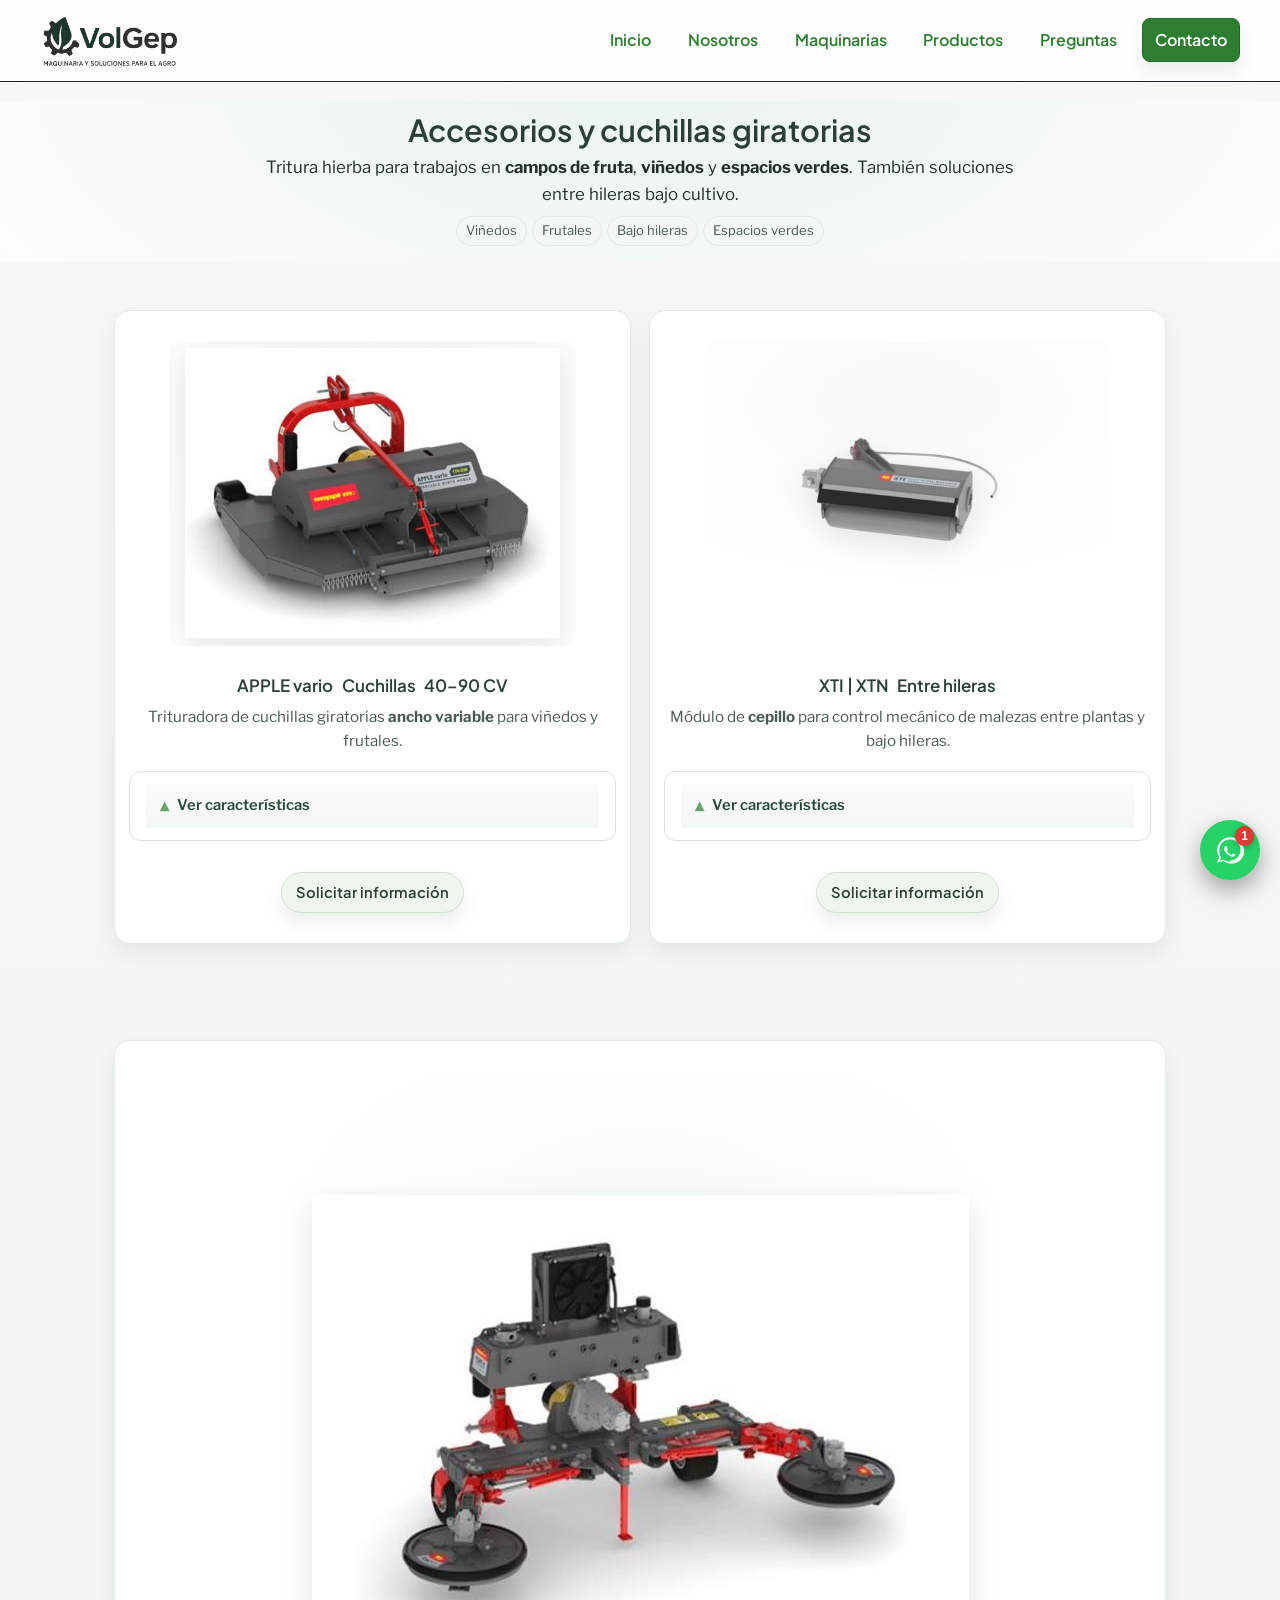
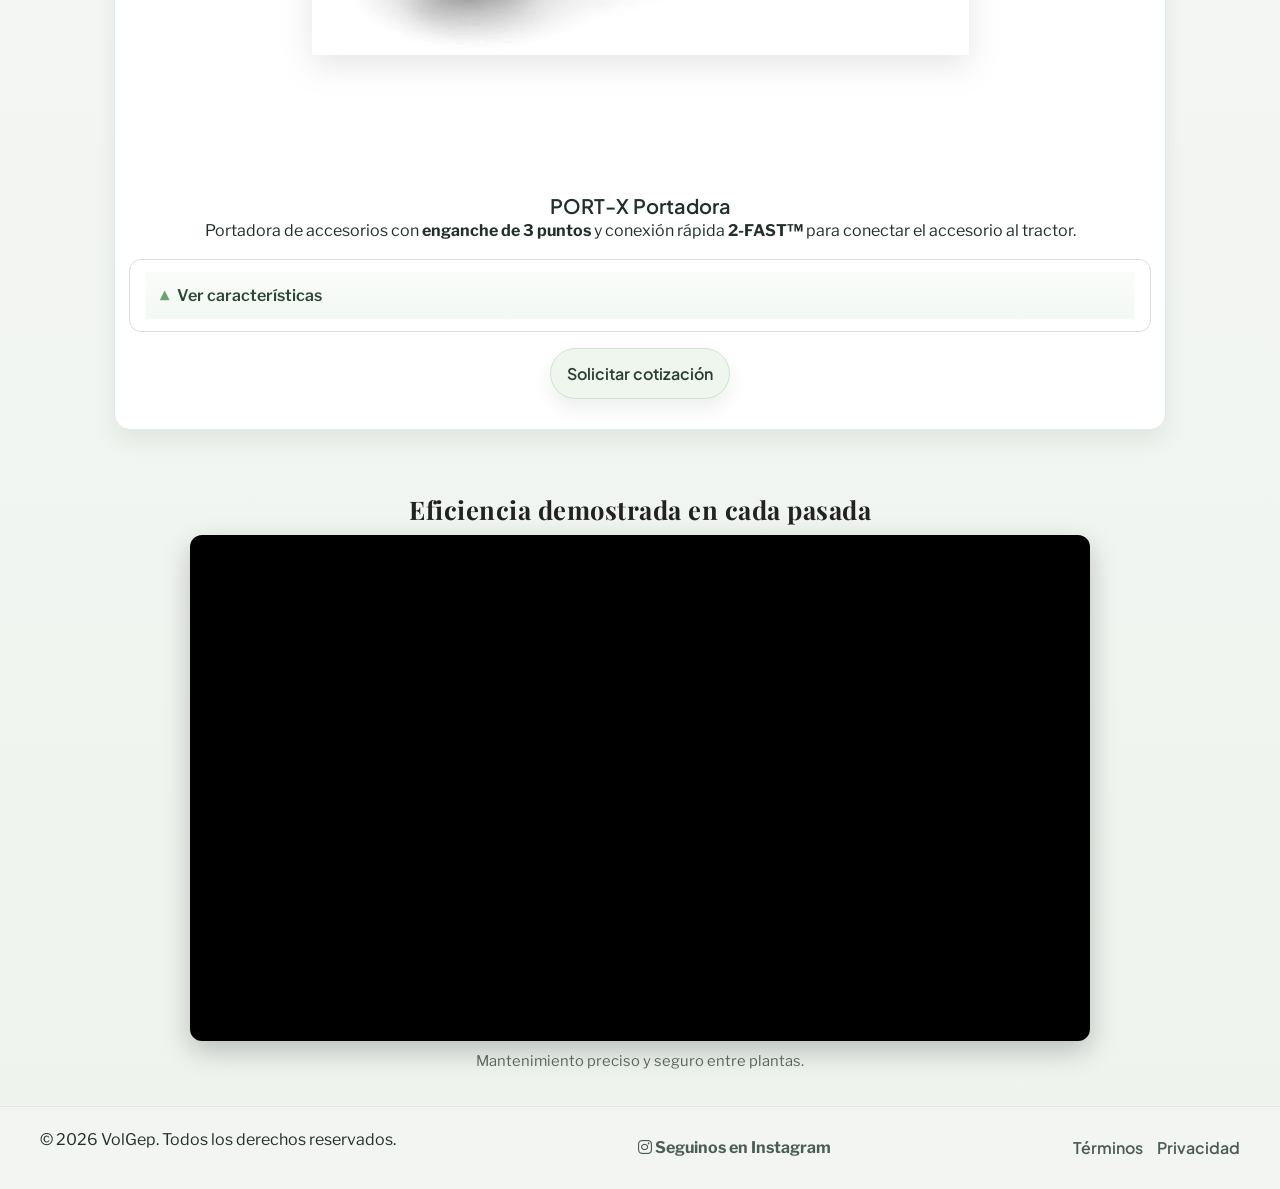
==== commit 0391a091: "Add files via upload" ====
--- a/accesorios.html
+++ b/accesorios.html
@@ -10,8 +10,12 @@
     <!-- Tipografías: Display + Texto -->
     <link href="https://fonts.googleapis.com/css2?family=Playfair+Display:wght@600;700&display=swap" rel="stylesheet">
     <!-- Favicons -->
-    <link rel="icon" type="image/png" sizes="32x32" href="img/logo.png">
-    <link rel="icon" type="image/png" sizes="16x16" href="img/logo.png">
+    <!-- Favicons correctos -->
+    <link rel="icon" href="/favicon.ico" sizes="any">
+    <link rel="icon" type="image/png" sizes="32x32" href="/favicon-32x32.png">
+    <link rel="icon" type="image/png" sizes="16x16" href="/favicon-16x16.png">
+    <link rel="apple-touch-icon" sizes="180x180" href="/apple-touch-icon.png">
+    <link rel="manifest" href="/site.webmanifest">
 
     <link rel="preconnect" href="https://fonts.googleapis.com">
     <link rel="preconnect" href="https://fonts.gstatic.com" crossorigin>
@@ -424,17 +428,23 @@
   </button>
 </div>
 
-    <!-- Footer -->
-    <footer class="footer">
-        <div class="container footer__inner">
-            <p>© <span id="year"></span> VolGep</p>
-            <nav aria-label="Legal">
-                <a href="/terminos.html">Términos</a>
-                <a href="/politica-privacidad.html">Privacidad</a>
-            </nav>
-        </div>
-    </footer>
-
+<footer class="footer" role="contentinfo">
+    <div class="container footer__inner">
+        <p>© <span id="year"></span> VolGep. Todos los derechos reservados.</p>
+
+        <!-- Instagram simple -->
+        <a href="https://www.instagram.com/volgep.uy?utm_source=ig_web_button_share_sheet&igsh=ZDNlZDc0MzIxNw=="
+           target="_blank" rel="noopener" aria-label="Instagram Volgep" class="footer-ig">
+            <i class="fa-brands fa-instagram" aria-hidden="true"></i>
+            <strong> <span>Seguinos en Instagram</span></strong>
+        </a>
+
+        <nav aria-label="Legal">
+            <a href="/terminos.html">Términos</a>
+            <a href="/politica-privacidad.html">Privacidad</a>
+        </nav>
+    </div>
+</footer>
    
     <script>
         const y = document.getElementById('year'); if (y) y.textContent = new Date().getFullYear();
--- a/estilos.css
+++ b/estilos.css
@@ -3524,22 +3524,160 @@
                 height: 26px;
             }
     }
-
-
-
-
-
-
-
-
-
-
-
-
-
-
-
-
-
-
-
+    /* --- abrir submenú por clase/aria (sin tocar hover existente) --- */
+    .nav .nav__item--haschild > .nav__dropdown {
+        display: none;
+    }
+
+    .nav .nav__item--haschild.is-open > .nav__dropdown,
+    .nav .nav__item--haschild > a[aria-expanded="true"] + .nav__dropdown {
+        display: block;
+    }
+    /* Forzar apertura del submenú por clase/ARIA */
+    .nav .nav__item--haschild > .nav__dropdown {
+        display: none;
+    }
+
+    .nav .nav__item--haschild.is-open > .nav__dropdown,
+    .nav .nav__item--haschild > a[aria-expanded="true"] + .nav__dropdown {
+        display: block;
+    }
+    /* === Abrir submenú por clase/ARIA (sin romper hover de desktop) === */
+    .nav .nav__item--haschild > .nav__dropdown {
+        display: none;
+    }
+
+    .nav .nav__item--haschild.is-open > .nav__dropdown,
+    .nav .nav__item--haschild > a[aria-expanded="true"] + .nav__dropdown {
+        display: block !important;
+    }
+
+    /* En móviles, que el submenú se comporte como bloque “normal” */
+    @media (max-width: 980px) {
+        .nav .nav__dropdown {
+            position: static !important;
+            visibility: visible !important;
+            opacity: 1 !important;
+        }
+    }
+
+
+
+
+
+
+
+
+
+
+
+    form {
+        max-width: 520px;
+        display: grid;
+        gap: 12px;
+    }
+
+    label {
+        display: grid;
+        gap: 6px;
+        font-size: 0.95rem;
+    }
+
+    input, textarea {
+        padding: 10px 12px;
+        border: 1px solid #d7d7d7;
+        border-radius: 8px;
+        font: inherit;
+    }
+
+    button {
+        padding: 12px 16px;
+        border: 0;
+        border-radius: 10px;
+        font-weight: 600;
+        cursor: pointer;
+        background: #111;
+        color: #fff;
+    }
+
+        button:hover {
+            opacity: .9;
+        }
+
+    .form-alert {
+        margin: 0 0 12px;
+        padding: 10px 12px;
+        border-radius: 8px;
+        background: #e9f7ef;
+        border: 1px solid #c8edd9;
+        color: #1a7f49;
+        font-size: 0.95rem;
+    }
+
+
+    /* ====== Bloque de imagen (reemplazo del video) ====== */
+    .img-block {
+        padding: var(--sp-6) 0;
+    }
+
+    .img-block__figure {
+        margin: 0;
+        max-width: 1100px;
+        margin-inline: auto;
+        border-radius: 12px;
+        overflow: hidden;
+        box-shadow: var(--shadow-2);
+        border: 1px solid var(--border);
+    }
+
+        .img-block__figure img {
+            display: block;
+            width: 100%;
+            height: auto;
+        }
+
+    .img-block__caption {
+        text-align: center;
+        color: var(--muted);
+        margin-top: .75rem;
+    }
+
+    .footer__inner {
+        display: flex;
+        align-items: center;
+        justify-content: space-between;
+        gap: 1rem;
+        flex-wrap: wrap;
+    }
+
+    .footer-ig {
+        display: inline-flex;
+        align-items: center;
+        gap: .5rem;
+        text-decoration: none;
+    }
+
+        .footer-ig i {
+            font-size: 22px;
+            color: #E4405F;
+        }
+    /* color oficial IG */
+    .footer-ig {
+        display: inline-flex;
+        align-items: center;
+        gap: .5rem;
+        text-decoration: none;
+        background: transparent;
+    }
+
+        .footer-ig svg {
+            display: block;
+        }
+        /* Footer: agrandar icono de Instagram */
+        .footer-ig i.fa-instagram {
+            font-size: 28px; /* antes 22px aprox — ajustá si querés */
+            line-height: 1;
+            color: #E4405F; /* color oficial IG */
+            margin-right: .5rem;
+            vertical-align: middle;
+        }
--- a/estilos.css
+++ b/estilos.css
@@ -3524,22 +3524,160 @@
                 height: 26px;
             }
     }
-
-
-
-
-
-
-
-
-
-
-
-
-
-
-
-
-
-
-
+    /* --- abrir submenú por clase/aria (sin tocar hover existente) --- */
+    .nav .nav__item--haschild > .nav__dropdown {
+        display: none;
+    }
+
+    .nav .nav__item--haschild.is-open > .nav__dropdown,
+    .nav .nav__item--haschild > a[aria-expanded="true"] + .nav__dropdown {
+        display: block;
+    }
+    /* Forzar apertura del submenú por clase/ARIA */
+    .nav .nav__item--haschild > .nav__dropdown {
+        display: none;
+    }
+
+    .nav .nav__item--haschild.is-open > .nav__dropdown,
+    .nav .nav__item--haschild > a[aria-expanded="true"] + .nav__dropdown {
+        display: block;
+    }
+    /* === Abrir submenú por clase/ARIA (sin romper hover de desktop) === */
+    .nav .nav__item--haschild > .nav__dropdown {
+        display: none;
+    }
+
+    .nav .nav__item--haschild.is-open > .nav__dropdown,
+    .nav .nav__item--haschild > a[aria-expanded="true"] + .nav__dropdown {
+        display: block !important;
+    }
+
+    /* En móviles, que el submenú se comporte como bloque “normal” */
+    @media (max-width: 980px) {
+        .nav .nav__dropdown {
+            position: static !important;
+            visibility: visible !important;
+            opacity: 1 !important;
+        }
+    }
+
+
+
+
+
+
+
+
+
+
+
+    form {
+        max-width: 520px;
+        display: grid;
+        gap: 12px;
+    }
+
+    label {
+        display: grid;
+        gap: 6px;
+        font-size: 0.95rem;
+    }
+
+    input, textarea {
+        padding: 10px 12px;
+        border: 1px solid #d7d7d7;
+        border-radius: 8px;
+        font: inherit;
+    }
+
+    button {
+        padding: 12px 16px;
+        border: 0;
+        border-radius: 10px;
+        font-weight: 600;
+        cursor: pointer;
+        background: #111;
+        color: #fff;
+    }
+
+        button:hover {
+            opacity: .9;
+        }
+
+    .form-alert {
+        margin: 0 0 12px;
+        padding: 10px 12px;
+        border-radius: 8px;
+        background: #e9f7ef;
+        border: 1px solid #c8edd9;
+        color: #1a7f49;
+        font-size: 0.95rem;
+    }
+
+
+    /* ====== Bloque de imagen (reemplazo del video) ====== */
+    .img-block {
+        padding: var(--sp-6) 0;
+    }
+
+    .img-block__figure {
+        margin: 0;
+        max-width: 1100px;
+        margin-inline: auto;
+        border-radius: 12px;
+        overflow: hidden;
+        box-shadow: var(--shadow-2);
+        border: 1px solid var(--border);
+    }
+
+        .img-block__figure img {
+            display: block;
+            width: 100%;
+            height: auto;
+        }
+
+    .img-block__caption {
+        text-align: center;
+        color: var(--muted);
+        margin-top: .75rem;
+    }
+
+    .footer__inner {
+        display: flex;
+        align-items: center;
+        justify-content: space-between;
+        gap: 1rem;
+        flex-wrap: wrap;
+    }
+
+    .footer-ig {
+        display: inline-flex;
+        align-items: center;
+        gap: .5rem;
+        text-decoration: none;
+    }
+
+        .footer-ig i {
+            font-size: 22px;
+            color: #E4405F;
+        }
+    /* color oficial IG */
+    .footer-ig {
+        display: inline-flex;
+        align-items: center;
+        gap: .5rem;
+        text-decoration: none;
+        background: transparent;
+    }
+
+        .footer-ig svg {
+            display: block;
+        }
+        /* Footer: agrandar icono de Instagram */
+        .footer-ig i.fa-instagram {
+            font-size: 28px; /* antes 22px aprox — ajustá si querés */
+            line-height: 1;
+            color: #E4405F; /* color oficial IG */
+            margin-right: .5rem;
+            vertical-align: middle;
+        }
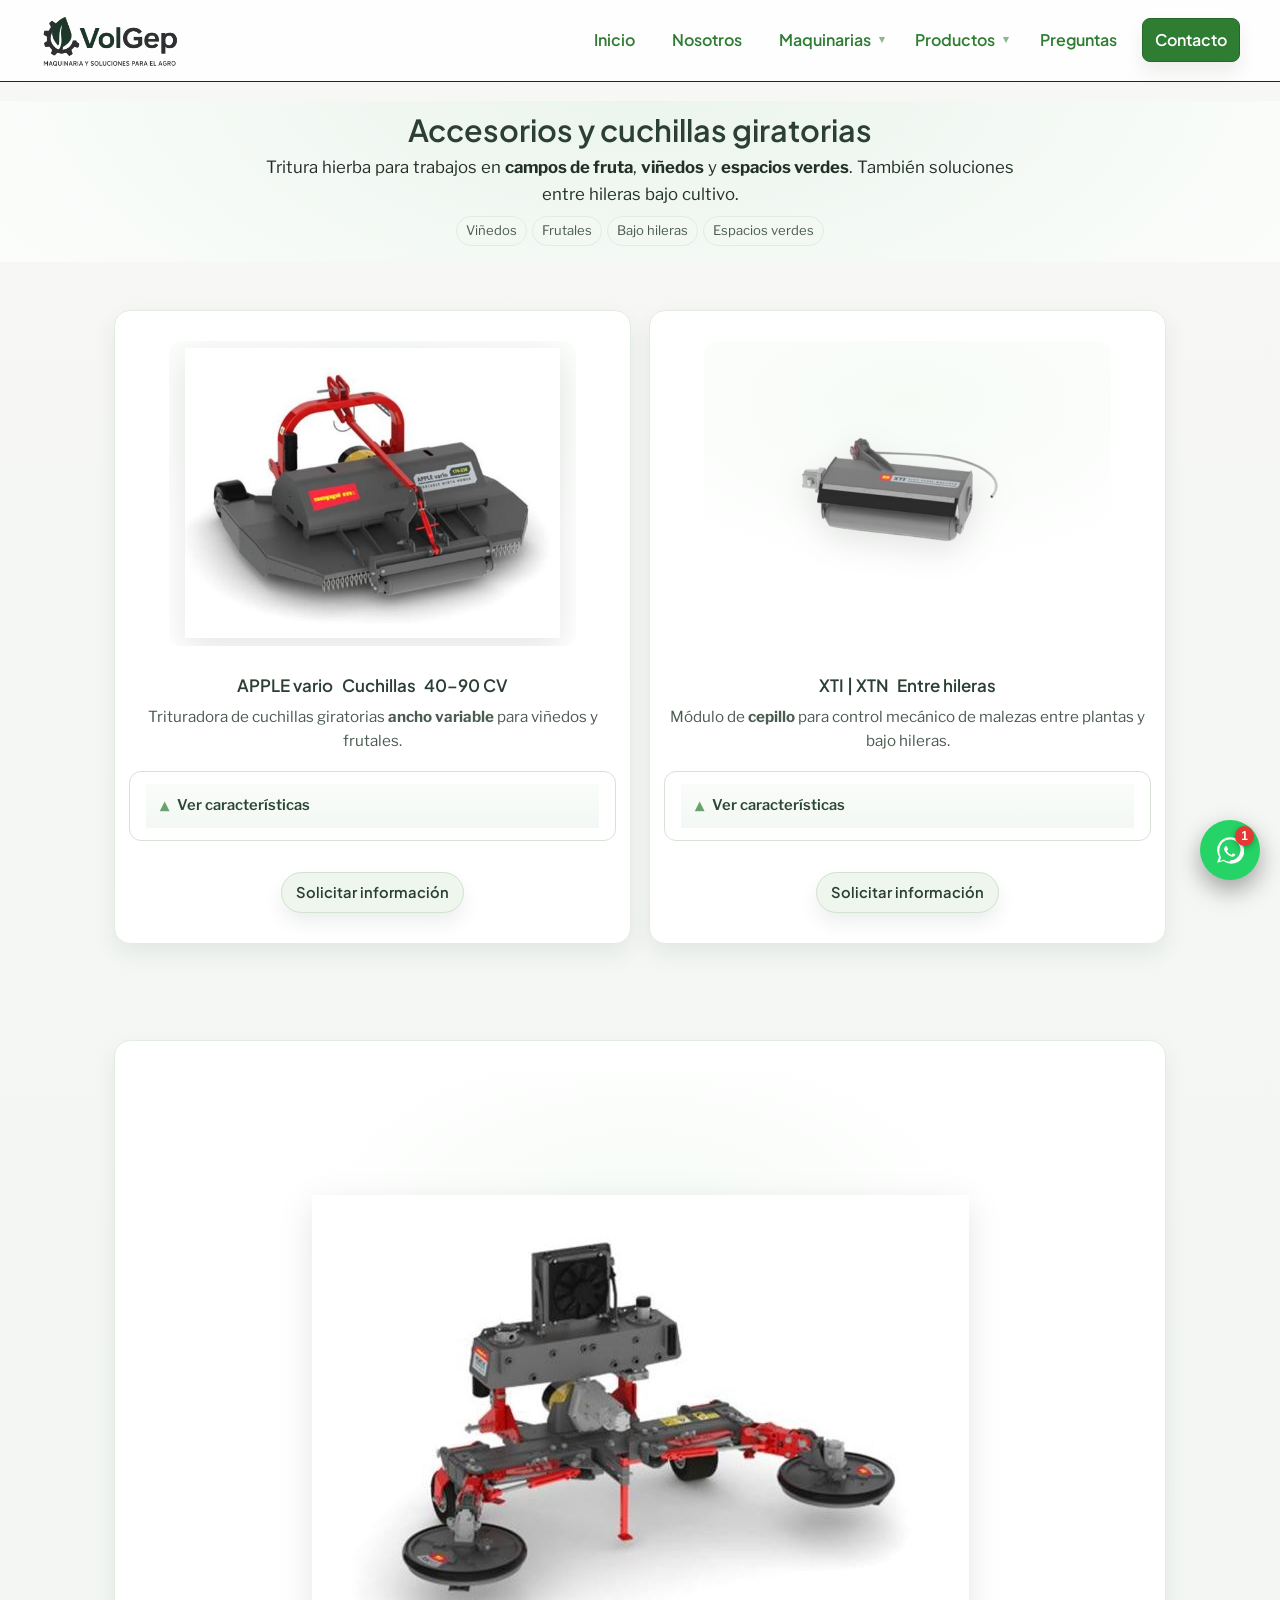
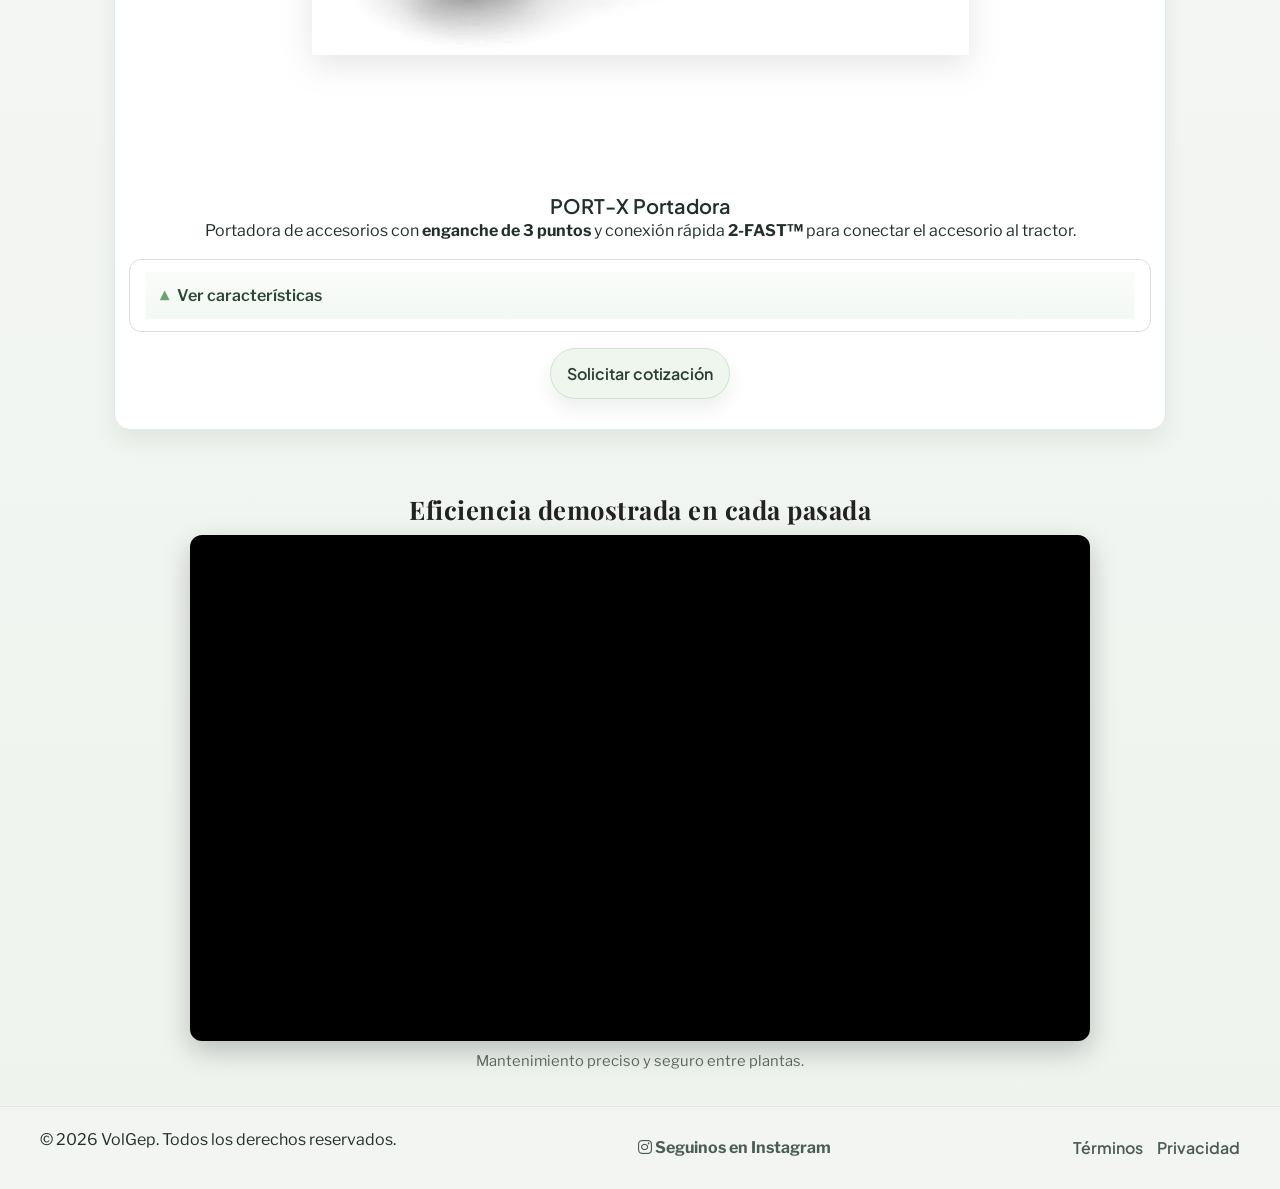
==== commit 85e2c332: "Add files via upload" ====
--- a/accesorios.html
+++ b/accesorios.html
@@ -32,16 +32,62 @@
     <meta property="og:image" content="https://volgep.com/img/og-volgep.jpg" />
     <meta name="twitter:card" content="summary_large_image" />
 
-    <script type="application/ld+json">
-        {
-          "@context": "https://schema.org",
-          "@type": "CollectionPage",
-          "name": "Accesorios y cuchillas giratorias | VolGep",
-          "url": "https://volgep.com/accesorios.html",
-          "description": "Accesorios bajo hileras y cuchillas giratorias. Modelos APPLE vario, XTI|XTN y PORT-X.",
-          "isPartOf": { "@type": "WebSite", "name": "VolGep", "url": "https://volgep.com/" }
-        }
-    </script>
+ <script type="application/ld+json">
+{
+  "@context": "https://schema.org",
+  "@graph": [
+    {
+      "@type": "ProductCollection",
+      "name": "Accesorios bajo hileras para tractor en Uruguay",
+      "url": "https://volgep.com/accesorios.html",
+      "category": "Maquinaria agrícola",
+      "description": "Accesorios bajo hileras y cuchillas giratorias para tractor en Uruguay. Modelos APPLE Vario, XTI/XTN y PORT-X para mantenimiento de viñedos, frutales y cultivos.",
+      "areaServed": "UY",
+      "brand": {
+        "@type": "Brand",
+        "name": "VolGep"
+      }
+    },
+    {
+      "@type": "Product",
+      "name": "Cuchillas giratorias APPLE Vario",
+      "url": "https://volgep.com/accesorios.html",
+      "category": "Accesorios para tractor",
+      "description": "Cuchillas giratorias APPLE Vario para trabajo bajo hileras. Herramienta agrícola para cultivos de frutales y viñedos.",
+      "areaServed": "UY",
+      "brand": {
+        "@type": "Brand",
+        "name": "VolGep"
+      }
+    },
+    {
+      "@type": "Product",
+      "name": "Desmalezadora bajo hileras XTI / XTN",
+      "url": "https://volgep.com/accesorios.html",
+      "category": "Maquinaria agrícola",
+      "description": "Accesorios XTI y XTN para trabajo bajo hileras, optimizados para viñedos y frutales. Sistema hidráulico de precisión.",
+      "areaServed": "UY",
+      "brand": {
+        "@type": "Brand",
+        "name": "VolGep"
+      }
+    },
+    {
+      "@type": "Product",
+      "name": "PORT-X - Accesorio para viñedos",
+      "url": "https://volgep.com/accesorios.html",
+      "category": "Herramientas para frutales y viñedos",
+      "description": "PORT-X es un accesorio profesional para manejo de malezas bajo hileras en sistemas intensivos. Disponible para Uruguay.",
+      "areaServed": "UY",
+      "brand": {
+        "@type": "Brand",
+        "name": "VolGep"
+      }
+    }
+  ]
+}
+</script>
+
 
     <style>
         :root {
--- a/estilos.css
+++ b/estilos.css
@@ -3681,3 +3681,174 @@
             margin-right: .5rem;
             vertical-align: middle;
         }
+    }
+    /* ========================================================================
+   VOLGEP – MEJORA TOTAL DEL MENÚ (Mobile + Tablet + Desktop)
+   Flechas, colores de submenús, animación, claridad visual
+   ======================================================================== */
+
+/* ===========================
+   BASE: Flecha para todos (desktop incluido)
+   =========================== */
+.nav__item--haschild > a {
+    position: relative;
+    padding-right: 24px; /* espacio para flecha */
+}
+
+.nav__item--haschild > a::after {
+    content: "▸";               /* flecha por defecto */
+    position: absolute;
+    right: 6px;
+    top: 50%;
+    transform: translateY(-50%);
+    font-size: 0.75rem;         /* discreto en desktop */
+    opacity: 0.6;
+    transition: transform .25s ease, opacity .25s ease;
+}
+
+.nav__item--haschild.nav--open-sub > a::after {
+    transform: translateY(-50%) rotate(90deg);
+    opacity: 1;
+}
+
+
+/* ========================================================================
+   MOBILE & TABLET (donde realmente importa)
+   MAX-WIDTH 980px = celulares + iPads verticales
+   ======================================================================== */
+@media (max-width: 980px) {
+
+    /* --------------------------
+       Flecha gigante y clara
+       -------------------------- */
+    .nav__item--haschild > a::after {
+        content: "▸";
+        font-size: 1.35rem;
+        right: 12px;
+        opacity: 1;
+        color: #5dbb63;  /* verde claro visible */
+        transition: transform .25s ease, color .25s ease;
+    }
+
+    .nav__item--haschild.nav--open-sub > a::after {
+        transform: translateY(-50%) rotate(90deg) scale(1.25);
+        color: #8ef5a7; /* verde más fuerte para indicar apertura */
+    }
+
+    /* --------------------------
+       Madre (categoría principal)
+       -------------------------- */
+    .nav__item--haschild > a {
+        background: #0d121a;
+        font-weight: 700;
+        border-radius: .6rem;
+    }
+
+    /* --------------------------
+       Submenús — ESTILO DIFERENCIADO
+       Trituradoras / Desplazables / Accesorios / Coldkiller
+       -------------------------- */
+    .nav__item--haschild > .nav__dropdown a {
+        background: #141a26;              /* más claro */
+        margin-left: .75rem;
+        border-left: 3px solid #2e7d32;   /* tu verde institucional */
+        border-radius: .45rem;
+        padding: .9rem 1rem;
+        font-size: 1rem;
+        color: #e1e5ec;
+    }
+
+    .nav__item--haschild > .nav__dropdown a:hover {
+        background: #1a2233;
+        color: #fff;
+    }
+
+    /* Espaciado más cómodo */
+    .nav__dropdown {
+        padding-top: .3rem;
+        padding-bottom: .3rem;
+    }
+}
+
+
+/* ========================================================================
+   DESKTOP (opcional: flecha discreta, visible pero no invasiva)
+   ======================================================================== */
+@media (min-width: 981px) {
+
+    .nav__item--haschild > a {
+        padding-right: 20px;
+    }
+
+    .nav__item--haschild > a::after {
+        content: "▾";              /* mejor flecha para desktop */
+        font-size: .68rem;
+        opacity: .55;
+        transform: translateY(-50%) rotate(0deg);
+    }
+
+    .nav__item--haschild:hover > a::after {
+        transform: translateY(-50%) rotate(180deg);
+        opacity: 1;
+    }
+}
+@media (max-width: 980px) {
+
+    /* Subitems (Trituradoras, desplazables, accesorios) sin negrita */
+    .nav__item--haschild > .nav__dropdown a {
+        font-weight: 400 !important;   /* peso normal */
+    }
+
+    /* Listas dentro del dropdown (si usás <li> con bullets) */
+    .nav__dropdown li a {
+        font-weight: 400 !important;
+    }
+}
+/* Botón X dentro del menú (solo mobile) */
+@media (max-width: 980px) {
+    .nav__close {
+        position: absolute;
+        top: 14px;
+        right: 18px;
+        font-size: 2rem;
+        color: #000;
+        background: none;
+        border: none;
+        cursor: pointer;
+        z-index: 9999;
+        opacity: 0.8;
+    }
+
+    .nav__close:hover {
+        opacity: 1;
+    }
+}
+/* Botón X para cerrar menú — estilo aesthetic gris (solo mobile) */
+@media (max-width: 980px) {
+    .nav__close {
+        position: absolute;
+        top: 14px;
+        right: 16px;
+        font-size: 1.55rem;      /* más chico y elegante */
+        color: #626364;          /* gris aesthetic */
+        background: none;
+        border: none;
+        cursor: pointer;
+        opacity: 0.75;
+        z-index: 9999;
+        line-height: 1;
+        transition: opacity .2s ease, color .2s ease;
+    }
+
+    .nav__close:hover {
+        opacity: 1;
+        color: #78797b;          /* gris más claro al hover */
+    }
+}
+
+/* Desktop: ocultar completamente */
+@media (min-width: 981px) {
+    .nav__close {
+        display: none !important;
+    }
+}
--- a/estilos.css
+++ b/estilos.css
@@ -3681,3 +3681,174 @@
             margin-right: .5rem;
             vertical-align: middle;
         }
+    }
+    /* ========================================================================
+   VOLGEP – MEJORA TOTAL DEL MENÚ (Mobile + Tablet + Desktop)
+   Flechas, colores de submenús, animación, claridad visual
+   ======================================================================== */
+
+/* ===========================
+   BASE: Flecha para todos (desktop incluido)
+   =========================== */
+.nav__item--haschild > a {
+    position: relative;
+    padding-right: 24px; /* espacio para flecha */
+}
+
+.nav__item--haschild > a::after {
+    content: "▸";               /* flecha por defecto */
+    position: absolute;
+    right: 6px;
+    top: 50%;
+    transform: translateY(-50%);
+    font-size: 0.75rem;         /* discreto en desktop */
+    opacity: 0.6;
+    transition: transform .25s ease, opacity .25s ease;
+}
+
+.nav__item--haschild.nav--open-sub > a::after {
+    transform: translateY(-50%) rotate(90deg);
+    opacity: 1;
+}
+
+
+/* ========================================================================
+   MOBILE & TABLET (donde realmente importa)
+   MAX-WIDTH 980px = celulares + iPads verticales
+   ======================================================================== */
+@media (max-width: 980px) {
+
+    /* --------------------------
+       Flecha gigante y clara
+       -------------------------- */
+    .nav__item--haschild > a::after {
+        content: "▸";
+        font-size: 1.35rem;
+        right: 12px;
+        opacity: 1;
+        color: #5dbb63;  /* verde claro visible */
+        transition: transform .25s ease, color .25s ease;
+    }
+
+    .nav__item--haschild.nav--open-sub > a::after {
+        transform: translateY(-50%) rotate(90deg) scale(1.25);
+        color: #8ef5a7; /* verde más fuerte para indicar apertura */
+    }
+
+    /* --------------------------
+       Madre (categoría principal)
+       -------------------------- */
+    .nav__item--haschild > a {
+        background: #0d121a;
+        font-weight: 700;
+        border-radius: .6rem;
+    }
+
+    /* --------------------------
+       Submenús — ESTILO DIFERENCIADO
+       Trituradoras / Desplazables / Accesorios / Coldkiller
+       -------------------------- */
+    .nav__item--haschild > .nav__dropdown a {
+        background: #141a26;              /* más claro */
+        margin-left: .75rem;
+        border-left: 3px solid #2e7d32;   /* tu verde institucional */
+        border-radius: .45rem;
+        padding: .9rem 1rem;
+        font-size: 1rem;
+        color: #e1e5ec;
+    }
+
+    .nav__item--haschild > .nav__dropdown a:hover {
+        background: #1a2233;
+        color: #fff;
+    }
+
+    /* Espaciado más cómodo */
+    .nav__dropdown {
+        padding-top: .3rem;
+        padding-bottom: .3rem;
+    }
+}
+
+
+/* ========================================================================
+   DESKTOP (opcional: flecha discreta, visible pero no invasiva)
+   ======================================================================== */
+@media (min-width: 981px) {
+
+    .nav__item--haschild > a {
+        padding-right: 20px;
+    }
+
+    .nav__item--haschild > a::after {
+        content: "▾";              /* mejor flecha para desktop */
+        font-size: .68rem;
+        opacity: .55;
+        transform: translateY(-50%) rotate(0deg);
+    }
+
+    .nav__item--haschild:hover > a::after {
+        transform: translateY(-50%) rotate(180deg);
+        opacity: 1;
+    }
+}
+@media (max-width: 980px) {
+
+    /* Subitems (Trituradoras, desplazables, accesorios) sin negrita */
+    .nav__item--haschild > .nav__dropdown a {
+        font-weight: 400 !important;   /* peso normal */
+    }
+
+    /* Listas dentro del dropdown (si usás <li> con bullets) */
+    .nav__dropdown li a {
+        font-weight: 400 !important;
+    }
+}
+/* Botón X dentro del menú (solo mobile) */
+@media (max-width: 980px) {
+    .nav__close {
+        position: absolute;
+        top: 14px;
+        right: 18px;
+        font-size: 2rem;
+        color: #000;
+        background: none;
+        border: none;
+        cursor: pointer;
+        z-index: 9999;
+        opacity: 0.8;
+    }
+
+    .nav__close:hover {
+        opacity: 1;
+    }
+}
+/* Botón X para cerrar menú — estilo aesthetic gris (solo mobile) */
+@media (max-width: 980px) {
+    .nav__close {
+        position: absolute;
+        top: 14px;
+        right: 16px;
+        font-size: 1.55rem;      /* más chico y elegante */
+        color: #626364;          /* gris aesthetic */
+        background: none;
+        border: none;
+        cursor: pointer;
+        opacity: 0.75;
+        z-index: 9999;
+        line-height: 1;
+        transition: opacity .2s ease, color .2s ease;
+    }
+
+    .nav__close:hover {
+        opacity: 1;
+        color: #78797b;          /* gris más claro al hover */
+    }
+}
+
+/* Desktop: ocultar completamente */
+@media (min-width: 981px) {
+    .nav__close {
+        display: none !important;
+    }
+}
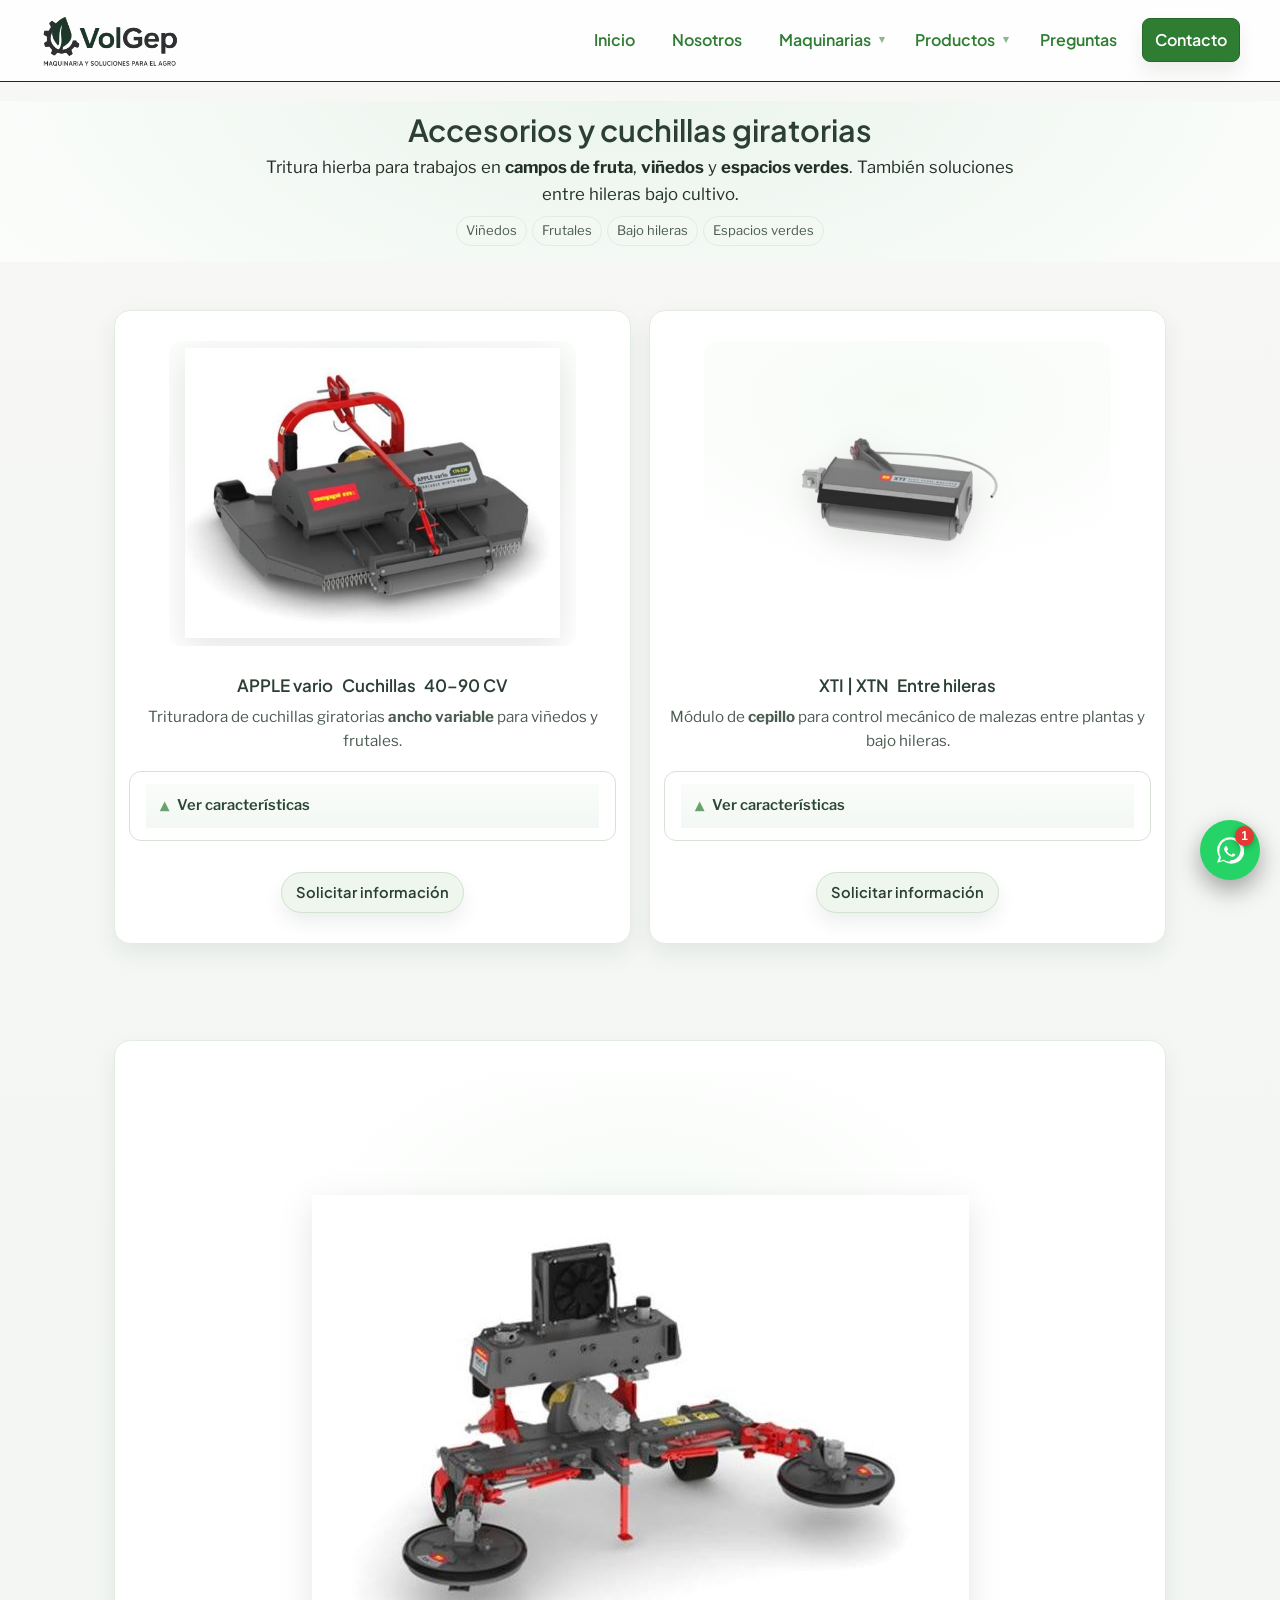
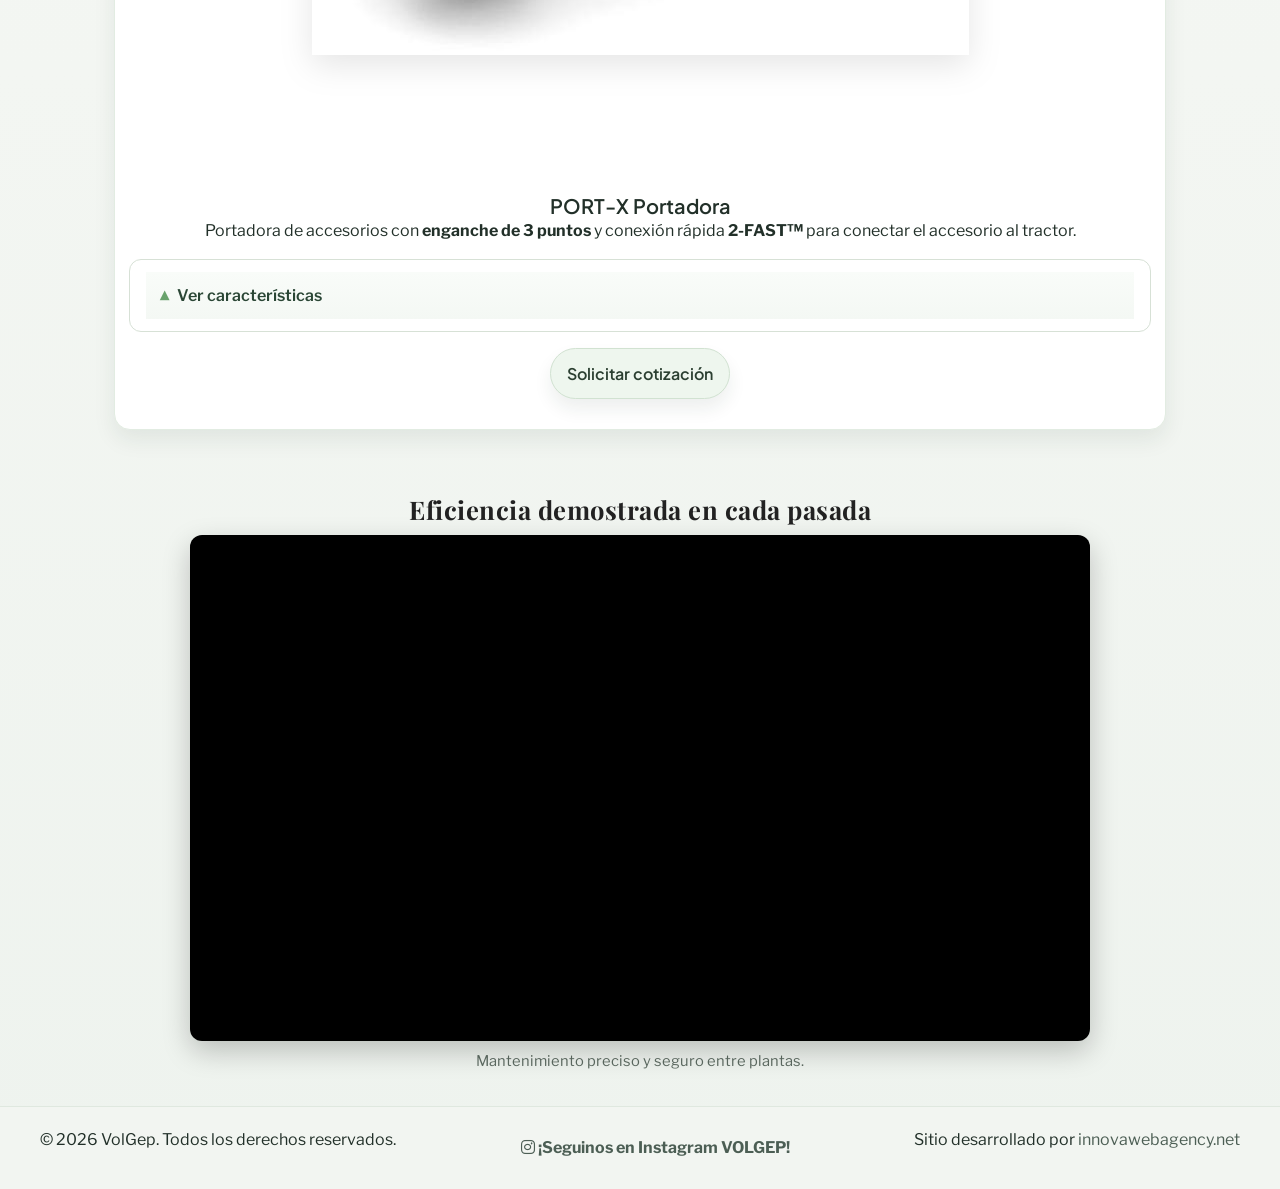
==== commit 8cfadf07: "Add files via upload" ====
--- a/accesorios.html
+++ b/accesorios.html
@@ -353,7 +353,7 @@
         <section class="section">
             <div class="container-narrow cards-2">
                 <!-- APPLE vario -->
-                <article class="procard">
+                <article class="procard" data-name="apple-vario">
                     <figure class="procard__media">
                         <img src="img/ap.jpeg" alt="APPLE vario – Trituradora de cuchillas giratorias de ancho variable" loading="lazy">
                     </figure>
@@ -375,7 +375,7 @@
                 </article>
 
                 <!-- XTI | XTN -->
-                <article class="procard">
+              <article class="procard" data-name="xti-xtn">
                     <figure class="procard__media">
                         <img src="img/xti.png" alt="XTI | XTN – Trituradora entre hileras con cepillo" loading="lazy">
                     </figure>
@@ -401,7 +401,7 @@
         <!-- Portadora / Accesorio -->
         <section class="section">
             <div class="container-narrow">
-                <article class="port-card">
+               <article class="port-card" data-name="port-x">
                     <figure class="card__media">
                         <img src="img/por.jpeg" alt="PORT-X – Portadora de accesorios con enganche de 3 puntos y conexión rápida 2-FAST" loading="lazy">
                     </figure>
@@ -482,18 +482,35 @@
         <a href="https://www.instagram.com/volgep.uy?utm_source=ig_web_button_share_sheet&igsh=ZDNlZDc0MzIxNw=="
            target="_blank" rel="noopener" aria-label="Instagram Volgep" class="footer-ig">
             <i class="fa-brands fa-instagram" aria-hidden="true"></i>
-            <strong> <span>Seguinos en Instagram</span></strong>
+            <strong> <span>¡Seguinos en Instagram VOLGEP!</span></strong>
         </a>
 
-        <nav aria-label="Legal">
-            <a href="/terminos.html">Términos</a>
-            <a href="/politica-privacidad.html">Privacidad</a>
-        </nav>
+          <p class="credito">
+  Sitio desarrollado por
+  <a href="https://innovawebagency.net" target="_blank" rel="noopener noreferrer">
+    innovawebagency.net
+  </a>
+</p>
     </div>
 </footer>
    
     <script>
         const y = document.getElementById('year'); if (y) y.textContent = new Date().getFullYear();
     </script>
+    <script>
+  document.querySelectorAll('.procard[data-name], .port-card[data-name]').forEach((card) => {
+    const slug = card.dataset.name;
+    if (!slug) return;
+
+    card.style.cursor = 'pointer';
+
+    card.addEventListener('click', (e) => {
+      const clickedInteractive = e.target.closest('a, button, summary');
+      if (clickedInteractive) return;
+
+      window.open(`producto.html?slug=${slug}`, '_blank');
+    });
+  });
+</script>
 </body>
 </html>
--- a/estilos.css
+++ b/estilos.css
@@ -3852,3 +3852,22 @@
         display: none !important;
     }
 }
+/* === Hover claro para la ficha de producto === */
+.product-page .btn--secondary {
+  background: #eef6ee;
+  border-color: #d1e2d1;
+  color: #2b3f31;
+}
+
+.product-page .btn--secondary:hover {
+  background: #dfeedd;
+  border-color: #bdd3bd;
+  color: #223428;
+}
+
+.product-page .btn--primary:hover {
+  background: #256729;
+  border-color: #256729;
+  color: #fff;
+  filter: none;
+}
--- a/estilos.css
+++ b/estilos.css
@@ -3852,3 +3852,22 @@
         display: none !important;
     }
 }
+/* === Hover claro para la ficha de producto === */
+.product-page .btn--secondary {
+  background: #eef6ee;
+  border-color: #d1e2d1;
+  color: #2b3f31;
+}
+
+.product-page .btn--secondary:hover {
+  background: #dfeedd;
+  border-color: #bdd3bd;
+  color: #223428;
+}
+
+.product-page .btn--primary:hover {
+  background: #256729;
+  border-color: #256729;
+  color: #fff;
+  filter: none;
+}
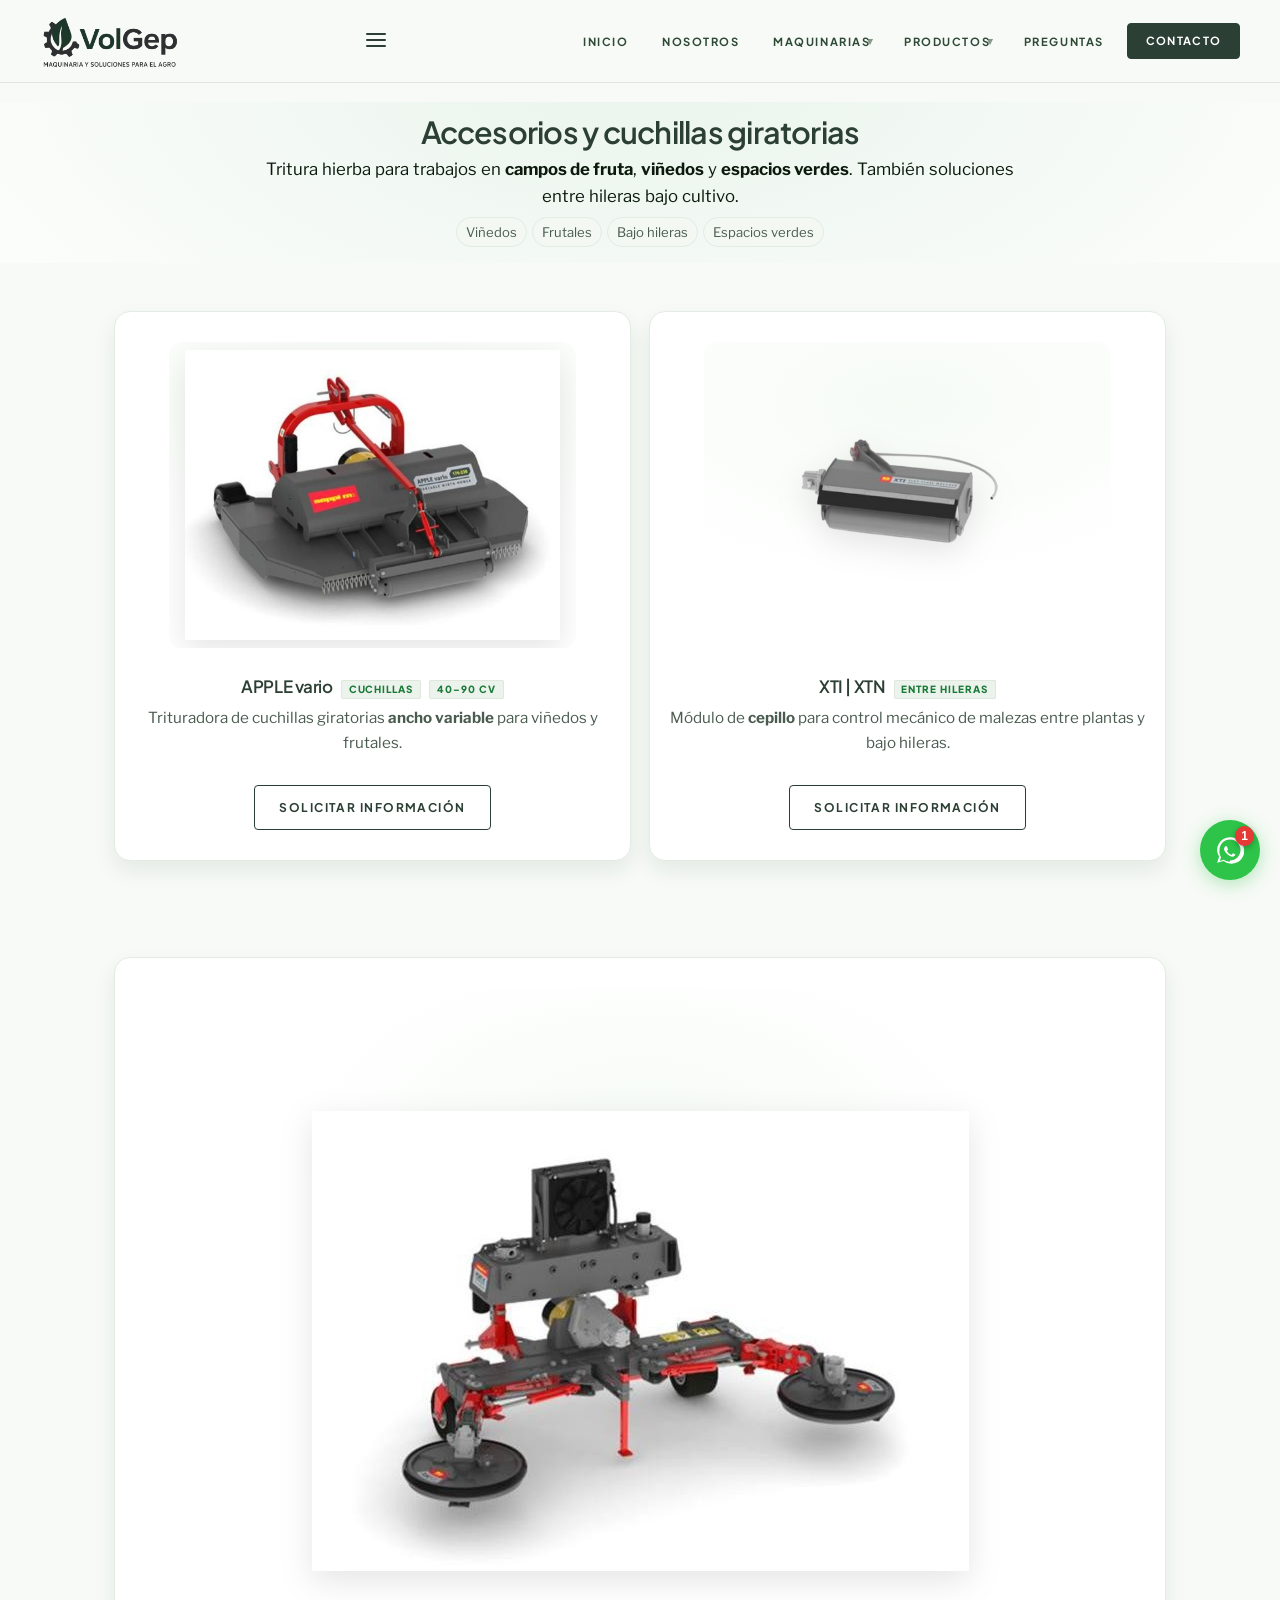
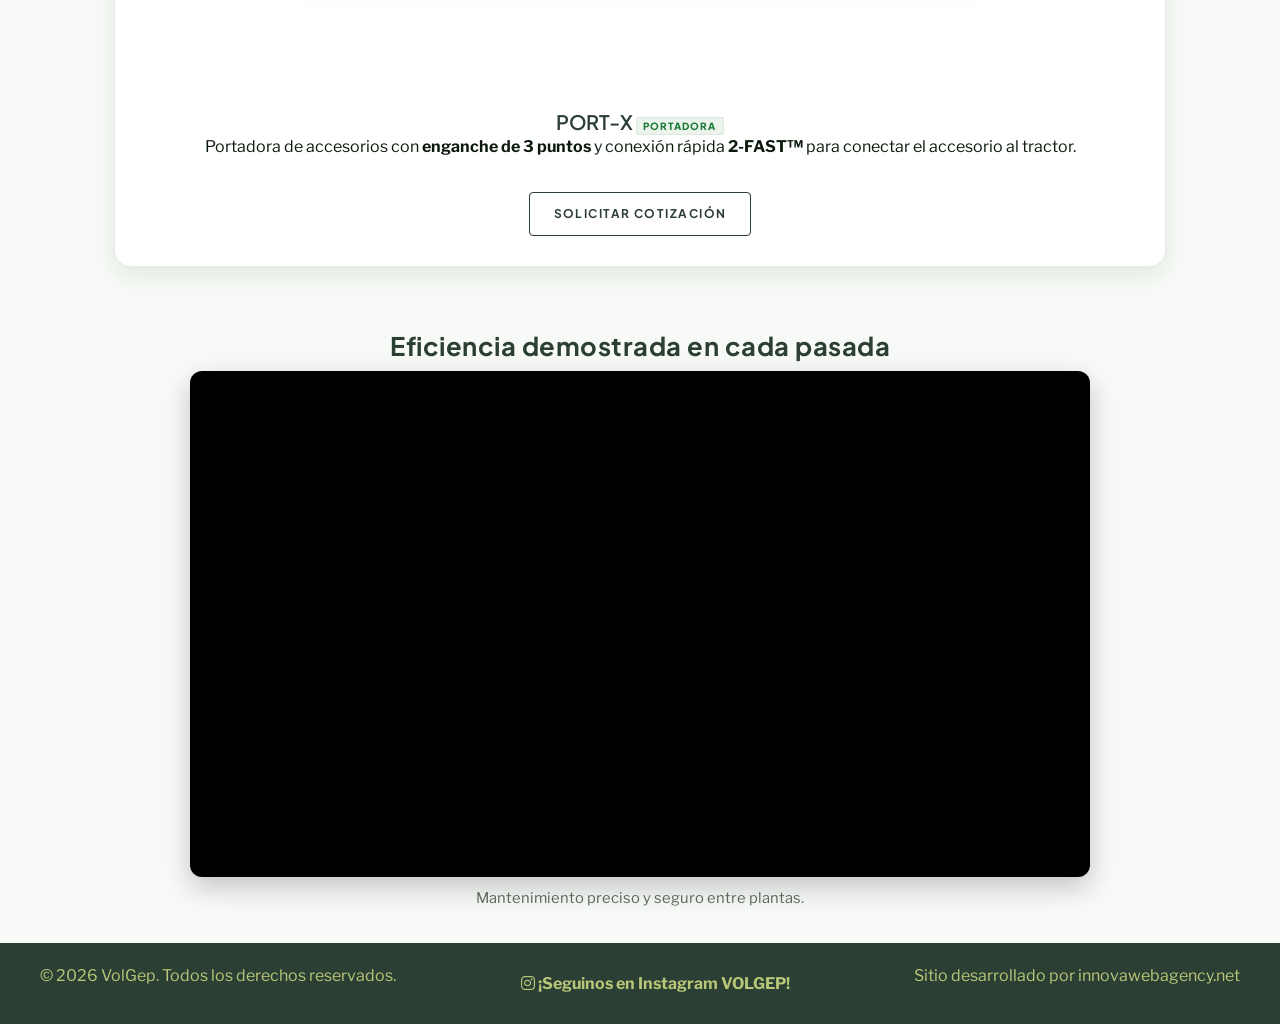
==== commit 04ea16bb: "Add files via upload" ====
--- a/accesorios.html
+++ b/accesorios.html
@@ -155,6 +155,11 @@
 
         @media (max-width: 860px) {
             .cards-2 {
+                grid-template-columns: repeat(2, 1fr);
+            }
+        }
+        @media (max-width: 420px) {
+            .cards-2 {
                 grid-template-columns: 1fr;
             }
         }
@@ -359,16 +364,13 @@
                     </figure>
                     <h3>APPLE vario <span class="tag">Cuchillas</span> <span class="tag">40–90&nbsp;CV</span></h3>
                     <p class="meta">Trituradora de cuchillas giratorias <strong>ancho variable</strong> para viñedos y frutales.</p>
-                    <details class="more-info">
-                        <summary>Ver características</summary>
-                        <div class="more-info__content">
+                    <div class="card__specs-data" hidden>
                             <ul class="specs">
                                 <li>Ajuste rápido de ancho para el marco de plantación.</li>
                                 <li>Corte de hierba con proyección reducida.</li>
                                 <li>Para tractores de <strong>40–90&nbsp;CV</strong>.</li>
                             </ul>
-                        </div>
-                    </details>
+                    </div>
                     <div class="card__footer">
                         <a class="btn btn--secondary" href="index.html#contacto">Solicitar información</a>
                     </div>
@@ -381,16 +383,13 @@
                     </figure>
                     <h3>XTI | XTN <span class="tag">Entre hileras</span></h3>
                     <p class="meta">Módulo de <strong>cepillo</strong> para control mecánico de malezas entre plantas y bajo hileras.</p>
-                    <details class="more-info">
-                        <summary>Ver características</summary>
-                        <div class="more-info__content">
+                    <div class="card__specs-data" hidden>
                             <ul class="specs">
                                 <li>Trabajo preciso junto al tronco.</li>
                                 <li>Orientación e inclinación regulables según terreno.</li>
                                 <li>Uso con portadores dedicados o enganche delantero/trasero.</li>
                             </ul>
-                        </div>
-                    </details>
+                    </div>
                     <div class="card__footer">
                         <a class="btn btn--secondary" href="index.html#contacto">Solicitar información</a>
                     </div>
@@ -407,16 +406,13 @@
                     </figure>
                     <h3>PORT-X <span class="tag">Portadora</span></h3>
                     <p class="meta">Portadora de accesorios con <strong>enganche de 3 puntos</strong> y conexión rápida <strong>2-FAST™</strong> para conectar el accesorio al tractor.</p>
-                    <details class="more-info">
-                        <summary>Ver características</summary>
-                        <div class="more-info__content">
+                    <div class="card__specs-data" hidden>
                             <ul class="specs">
                                 <li>Cambios de implemento en segundos con 2-FAST™.</li>
                                 <li>Chasis robusto para viñedos y frutales.</li>
                                 <li>Compatible con módulos entre hileras (p. ej. XTI | XTN).</li>
                             </ul>
-                        </div>
-                    </details>
+                    </div>
                     <div class="card__footer">
                         <a class="btn btn--secondary" href="index.html#contacto">Solicitar cotización</a>
                     </div>
@@ -497,20 +493,27 @@
     <script>
         const y = document.getElementById('year'); if (y) y.textContent = new Date().getFullYear();
     </script>
-    <script>
-  document.querySelectorAll('.procard[data-name], .port-card[data-name]').forEach((card) => {
-    const slug = card.dataset.name;
-    if (!slug) return;
-
-    card.style.cursor = 'pointer';
-
-    card.addEventListener('click', (e) => {
-      const clickedInteractive = e.target.closest('a, button, summary');
-      if (clickedInteractive) return;
-
-      window.open(`producto.html?slug=${slug}`, '_blank');
-    });
-  });
-</script>
+    <!-- Modal de especificaciones -->
+    <div class="pmodal-overlay" id="pmodal" role="dialog" aria-modal="true" aria-labelledby="pmodal-title" hidden>
+        <div class="pmodal">
+            <button class="pmodal__close" id="pmodal-close" aria-label="Cerrar">&#x2715;</button>
+            <div class="pmodal__header">
+                <span class="pmodal__kicker" id="pmodal-kicker"></span>
+                <h2 class="pmodal__title" id="pmodal-title"></h2>
+                <div class="pmodal__tags" id="pmodal-tags"></div>
+            </div>
+            <div class="pmodal__body">
+                <div class="pmodal__gallery">
+                    <img id="pmodal-img" src="" alt="">
+                </div>
+                <div class="pmodal__info">
+                    <p class="pmodal__meta" id="pmodal-meta"></p>
+                    <p class="pmodal__specs-heading">Especificaciones</p>
+                    <ul class="pmodal__specs" id="pmodal-specs"></ul>
+                    <div class="pmodal__actions" id="pmodal-actions"></div>
+                </div>
+            </div>
+        </div>
+    </div>
 </body>
 </html>
--- a/estilos.css
+++ b/estilos.css
@@ -2020,6 +2020,490 @@
 
 
 
+/* ===== MODAL DE ESPECIFICACIONES (catálogo) ===== */
+.pmodal-overlay {
+    position: fixed;
+    inset: 0;
+    background: rgba(8, 12, 16, .72);
+    backdrop-filter: blur(6px);
+    -webkit-backdrop-filter: blur(6px);
+    z-index: 9000;
+    display: flex;
+    align-items: center;
+    justify-content: center;
+    padding: 1rem;
+    opacity: 0;
+    pointer-events: none;
+    transition: opacity .22s ease;
+}
+
+.pmodal-overlay.is-open {
+    opacity: 1;
+    pointer-events: auto;
+}
+
+.pmodal {
+    position: relative;
+    background: #ffffff;
+    border: 1px solid #e1e9e1;
+    border-radius: 1.5rem;
+    width: 100%;
+    max-width: 860px;
+    max-height: 88dvh;
+    overflow: hidden;
+    display: flex;
+    flex-direction: column;
+    box-shadow: 0 32px 80px rgba(0, 0, 0, .35);
+    transform: translateY(20px) scale(.97);
+    transition: transform .22s ease;
+}
+
+.pmodal-overlay.is-open .pmodal {
+    transform: none;
+}
+
+.pmodal__header {
+    padding: 1.25rem 3.5rem 1rem 1.5rem;
+    border-bottom: 1px solid #e6eee6;
+    flex-shrink: 0;
+    background: linear-gradient(180deg, #f8fbf7 0%, #f4f8f3 100%);
+}
+
+.pmodal__kicker {
+    display: inline-block;
+    margin-bottom: .45rem;
+    padding: .22rem .6rem;
+    border-radius: 999px;
+    background: #eef6ee;
+    border: 1px solid #cde0ce;
+    color: #2a5430;
+    font-size: .75rem;
+    font-weight: 700;
+    text-transform: uppercase;
+    letter-spacing: .04em;
+}
+
+.pmodal__title {
+    margin: 0 0 .5rem;
+    font-size: clamp(1.2rem, 1rem + 1vw, 1.5rem);
+    line-height: 1.2;
+    color: #1a2e20;
+}
+
+.pmodal__tags {
+    display: flex;
+    gap: .4rem;
+    flex-wrap: wrap;
+    margin-top: .35rem;
+}
+
+.pmodal__tags .tag {
+    font-size: .78rem;
+    padding: .22rem .55rem;
+    border-radius: .45rem;
+    border: 1px solid #cde0ce;
+    color: #2a5430;
+    background: #eef6ee;
+    font-weight: 600;
+}
+
+.pmodal__close {
+    position: absolute;
+    top: 1rem;
+    right: 1rem;
+    width: 2.25rem;
+    height: 2.25rem;
+    border-radius: 50%;
+    border: 1px solid #e1e9e1;
+    background: #fff;
+    cursor: pointer;
+    display: flex;
+    align-items: center;
+    justify-content: center;
+    color: #5a6a61;
+    font-size: 1.05rem;
+    z-index: 1;
+    transition: background .15s, color .15s, border-color .15s;
+    line-height: 1;
+}
+
+.pmodal__close:hover {
+    background: #fef2f2;
+    border-color: #fca5a5;
+    color: #dc2626;
+}
+
+.pmodal__body {
+    display: grid;
+    grid-template-columns: 1fr 1.1fr;
+    overflow: hidden;
+    flex: 1;
+    min-height: 0;
+}
+
+.pmodal__gallery {
+    background: linear-gradient(160deg, #f4f9f3 0%, #edf5eb 100%);
+    border-right: 1px solid #e6eee6;
+    padding: 2rem;
+    display: flex;
+    align-items: center;
+    justify-content: center;
+}
+
+.pmodal__gallery img {
+    max-width: 100%;
+    max-height: 280px;
+    object-fit: contain;
+    filter: drop-shadow(0 8px 24px rgba(0, 0, 0, .12));
+}
+
+.pmodal__info {
+    padding: 1.5rem;
+    overflow-y: auto;
+    overscroll-behavior: contain;
+    display: flex;
+    flex-direction: column;
+}
+
+.pmodal__meta {
+    margin: 0 0 1.1rem;
+    color: #5a6a61;
+    font-size: .95rem;
+    line-height: 1.6;
+}
+
+.pmodal__specs-heading {
+    font-size: .75rem;
+    font-weight: 700;
+    text-transform: uppercase;
+    letter-spacing: .06em;
+    color: #2e7d32;
+    margin: 0 0 .55rem;
+}
+
+.pmodal__specs {
+    list-style: none;
+    padding: 0;
+    margin: 0 0 1.25rem;
+}
+
+.pmodal__specs li {
+    display: flex;
+    gap: .55rem;
+    align-items: flex-start;
+    padding: .4rem 0;
+    border-bottom: 1px solid #eef3ee;
+    font-size: .9rem;
+    color: #3a4d41;
+    line-height: 1.55;
+}
+
+.pmodal__specs li:last-child {
+    border-bottom: none;
+}
+
+.pmodal__specs li::before {
+    content: '›';
+    color: #2e7d32;
+    font-size: 1.1rem;
+    font-weight: 700;
+    flex-shrink: 0;
+    line-height: 1.4;
+}
+
+.pmodal__actions {
+    display: flex;
+    flex-wrap: wrap;
+    gap: .65rem;
+    padding-top: 1rem;
+    border-top: 1px solid #e6eee6;
+    margin-top: auto;
+}
+
+/* Botón "Más información" en las tarjetas */
+.card__info-btn {
+    display: inline-flex;
+    align-items: center;
+    justify-content: center;
+    gap: .4rem;
+    width: 100%;
+    margin-top: .75rem;
+    padding: .6rem .85rem;
+    border-radius: .65rem;
+    border: 1px solid #d4e6d6;
+    background: #f4faf4;
+    color: #2a5430;
+    font-size: .875rem;
+    font-weight: 600;
+    cursor: pointer;
+    transition: background .15s, border-color .15s, color .15s;
+    font-family: inherit;
+}
+
+.card__info-btn:hover {
+    background: #eaf6ea;
+    border-color: #b8d9ba;
+    color: #1e4323;
+}
+
+.card__info-btn::before {
+    content: '≡';
+    font-size: 1rem;
+    line-height: 1;
+}
+
+/* ============================================================
+   RESPONSIVE MOBILE — modal bottom-sheet + grid + tabla specs
+   ============================================================ */
+
+
+/* Modal: bottom sheet en móvil */
+@media (max-width: 640px) {
+    /* Overlay: alinear al fondo */
+    .pmodal-overlay {
+        align-items: flex-end;
+        padding: 0;
+    }
+
+    /* Panel desliza desde abajo */
+    .pmodal {
+        border-radius: 1.35rem 1.35rem 0 0;
+        max-width: 100%;
+        max-height: 92dvh;
+        transform: translateY(100%);
+        overflow-y: auto; /* el panel completo scrollea en mobile */
+        display: block;   /* sin flex column para que el scroll funcione */
+    }
+
+    .pmodal-overlay.is-open .pmodal {
+        transform: translateY(0);
+    }
+
+    /* Drag handle visual */
+    .pmodal__header::before {
+        content: '';
+        display: block;
+        width: 2.5rem;
+        height: .28rem;
+        border-radius: 999px;
+        background: #c9d8ca;
+        margin: 0 auto .65rem;
+    }
+
+    .pmodal__header {
+        padding-top: .9rem;
+        position: sticky;
+        top: 0;
+        z-index: 2;
+        background: linear-gradient(180deg, #f8fbf7 0%, #f4f8f3 100%);
+    }
+
+    /* Body: una sola columna */
+    .pmodal__body {
+        display: block;
+        overflow: visible;
+    }
+
+    .pmodal__gallery {
+        border-right: none;
+        border-bottom: 1px solid #e6eee6;
+        padding: 1.25rem;
+        background: linear-gradient(160deg, #f4f9f3 0%, #edf5eb 100%);
+    }
+
+    .pmodal__gallery img {
+        max-height: 220px;
+        display: block;
+        margin: auto;
+    }
+
+    .pmodal__info {
+        padding: 1.1rem 1.1rem 2rem;
+        overflow-y: visible;
+    }
+
+    /* Botones en columna */
+    .pmodal__actions {
+        display: grid;
+        grid-template-columns: 1fr;
+        gap: .55rem;
+        margin-top: 1rem;
+    }
+
+    .pmodal__actions .btn {
+        width: 100%;
+        text-align: center;
+    }
+
+    /* Botón cerrar: más grande para touch */
+    .pmodal__close {
+        width: 2.5rem;
+        height: 2.5rem;
+        font-size: 1.1rem;
+    }
+}
+
+/* Tabla de specs: apilada en móviles muy chicos */
+@media (max-width: 520px) {
+    .specs-table th,
+    .specs-table td {
+        display: block;
+        width: 100%;
+        box-sizing: border-box;
+    }
+
+    .specs-table th {
+        padding: .55rem .75rem .15rem;
+        border-top: 1px solid #e4ece4;
+        white-space: normal;
+        color: #2e7d32;
+    }
+
+    .specs-table td {
+        padding: .1rem .75rem .55rem;
+        border-top: none;
+    }
+
+    .specs-table tbody tr:nth-child(even) {
+        background: none;
+    }
+
+    .specs-table tbody tr:hover {
+        background: none;
+    }
+
+    .specs-table__full td {
+        padding: .4rem .75rem;
+        border-top: 1px solid #e4ece4;
+        display: flex;
+    }
+}
+
+/* Página de detalle: padding reducido en mobile */
+@media (max-width: 480px) {
+    .product-page {
+        padding: 1.25rem 0 2.5rem;
+    }
+
+    .product-shell {
+        border-radius: .75rem;
+    }
+
+    .product-wrap {
+        padding: 0 .75rem;
+    }
+
+    .product-back {
+        font-size: .9rem;
+    }
+}
+
+/* ===== CARDS: estética premium ===== */
+.grid.products {
+    gap: 1.5rem;
+    grid-template-columns: repeat(auto-fit, minmax(240px, 1fr));
+}
+
+/* ===== TARJETAS DE PRODUCTO (desktop sin cambios) ===== */
+.card[data-name] {
+    cursor: pointer;
+    overflow: hidden;
+    transition: box-shadow .22s ease, transform .22s ease, border-color .22s ease;
+}
+
+.card[data-name]:hover {
+    transform: translateY(-4px);
+    box-shadow: 0 16px 40px rgba(33, 56, 41, .14) !important;
+    border-color: #4caf50 !important;
+}
+
+.card[data-name] .card__media {
+    overflow: hidden;
+}
+
+.card[data-name] .card__media img {
+    transition: transform .35s ease;
+    aspect-ratio: 1 / 1;
+    object-fit: contain;
+    width: 100%;
+}
+
+.card[data-name]:hover .card__media img {
+    transform: scale(1.06);
+}
+
+.card[data-name] .card__body {
+    padding: 1rem 1rem 1.1rem;
+}
+
+.card[data-name] h3 {
+    font-size: 1.05rem;
+    font-weight: 700;
+    margin: 0 0 .3rem;
+    color: #1a2e20;
+    letter-spacing: -.01em;
+}
+
+.card[data-name] .meta {
+    font-size: .88rem;
+    color: #5a6a61;
+    margin: 0;
+    line-height: 1.5;
+}
+
+.card[data-name] .tags {
+    display: none;
+}
+
+/* ===== SOLO CELULAR: 2 columnas, fotos más chicas ===== */
+@media (max-width: 640px) {
+    .grid.products {
+        grid-template-columns: repeat(2, 1fr) !important;
+        gap: .5rem !important;
+    }
+
+    .card[data-name] .card__media img {
+        aspect-ratio: 4 / 3;
+    }
+
+    .card[data-name] .card__body {
+        padding: .5rem .5rem .65rem;
+    }
+
+    .card[data-name] h3 {
+        font-size: .8rem;
+        line-height: 1.2;
+    }
+
+    .card[data-name] .meta {
+        font-size: .71rem;
+    }
+
+    .card[data-name] .card__footer {
+        display: none !important;
+    }
+}
+
+/* Procards y port-cards también clickeables */
+.procard[data-name],
+.port-card[data-name] {
+    cursor: pointer;
+    transition: box-shadow .22s ease, transform .22s ease;
+}
+
+.procard[data-name]:hover,
+.port-card[data-name]:hover {
+    transform: translateY(-4px);
+    box-shadow: 0 16px 40px rgba(33, 56, 41, .14);
+}
+
+/* Modal: foto más grande en pantallas anchas */
+@media (min-width: 700px) {
+    .pmodal__body {
+        grid-template-columns: 1.2fr 1fr;
+    }
+}
+
 /* === VOLGEP: tipografías y jerarquía (home) === */
 :root {
     --h1: clamp(2rem, 4vw + .5rem, 3rem);
@@ -2632,7 +3116,7 @@
         position: fixed;
         inset: 60px 0 auto 0;
         transform: translateY(-120%);
-        transition: transform .24s ease;
+        transition: transform .34s cubic-bezier(.22,.68,0,1.08);
         background: #ffffff; /* CLARO */
         border-bottom: 1px solid #e2e8e4; /* mismo borde que desktop */
         box-shadow: 0 18px 36px rgba(29,54,38,.12);
@@ -3008,11 +3492,11 @@
         left: 0;
         height: 100dvh;
         width: var(--drawer-w);
-        background: rgba(255,255,255,.96);
-        border-right: 1px solid var(--border, #dfe8df);
-        box-shadow: 0 24px 48px rgba(29,54,38,.18);
+        background: rgba(247,250,246,.98);
+        border-right: 1px solid var(--border, #dee8dc);
+        box-shadow: 4px 0 40px rgba(12,26,12,.13);
         transform: translateX(-100%);
-        transition: transform .24s ease;
+        transition: transform .34s cubic-bezier(.22,.68,0,1.08);
         z-index: 60;
     }
 
@@ -3105,6 +3589,388 @@
             outline: 2px solid rgba(46,125,50,.35);
         }
 }
+/* ================================================================
+   VOLGEP — ZARA FORESTAL THEME
+   Paleta: #0C1A0C · #1A7A38 · #2EC44A · #B8C878 · #4A6228
+   ================================================================ */
+
+/* 1 — Variables actualizadas */
+:root {
+    --ink:       #0C1A0C;
+    --ink-mid:   #2E4A36;
+    --muted:     #6B8070;
+    --accent:    #1A7A38;
+    --accent-h:  #166830;
+    --vivid:     #2EC44A;
+    --sage:      #B8C878;
+    --army:      #4A6228;
+    --bg:        #F7FAF6;
+    --paper:     #FFFFFF;
+    --border:    #DEE8DC;
+    --border-s:  #ECF3EC;
+    --text:      #0C1A0C;
+    --shadow-1:  0 1px 3px rgba(12,26,12,.05), 0 4px 14px rgba(12,26,12,.06);
+    --shadow-2:  0 8px 32px rgba(12,26,12,.11);
+    --radius:    5px;
+    --ring:      #1A7A38;
+}
+
+/* 2 — Fondo y tipografía base */
+body {
+    background: var(--bg) !important;
+    color: var(--ink) !important;
+    -webkit-font-smoothing: antialiased;
+}
+
+h1, h2, h3, h4, h5 {
+    font-family: 'Plus Jakarta Sans', system-ui, sans-serif !important;
+    color: var(--ink) !important;
+    letter-spacing: -.025em;
+}
+
+/* 3 — Header: fondo claro, look editorial */
+.header {
+    background: rgba(247,250,246,.97) !important;
+    backdrop-filter: blur(18px) saturate(160%) !important;
+    border-bottom: 1px solid var(--border) !important;
+    box-shadow: none !important;
+}
+
+.header__inner {
+    padding: .85rem 0 !important;
+}
+
+/* 4 — Nav links: uppercase minimalista */
+.nav a:not(.btn) {
+    font-size: .7rem !important;
+    font-weight: 700 !important;
+    letter-spacing: .14em !important;
+    text-transform: uppercase !important;
+    color: var(--ink-mid) !important;
+    padding: .45rem .65rem !important;
+    border-radius: 4px !important;
+    transition: color .15s, background .15s !important;
+}
+
+.nav a:not(.btn):hover {
+    color: var(--accent) !important;
+    background: var(--border-s) !important;
+    text-decoration: none !important;
+}
+
+/* Botón CTA del nav */
+.nav a.btn--primary,
+.header .btn--primary {
+    background: var(--ink) !important;
+    color: #fff !important;
+    border-color: var(--ink) !important;
+    font-size: .7rem !important;
+    letter-spacing: .12em !important;
+    text-transform: uppercase !important;
+    padding: .5rem 1.1rem !important;
+    border-radius: 4px !important;
+}
+
+.nav a.btn--primary:hover,
+.header .btn--primary:hover {
+    background: var(--accent) !important;
+    border-color: var(--accent) !important;
+    filter: none !important;
+    transform: none !important;
+}
+
+/* Dropdown del nav */
+.nav__dropdown {
+    background: var(--paper) !important;
+    border: 1px solid var(--border) !important;
+    border-radius: 8px !important;
+    box-shadow: var(--shadow-2) !important;
+}
+
+.nav__dropdown a {
+    color: var(--ink) !important;
+    font-size: .8rem !important;
+    font-weight: 600 !important;
+    letter-spacing: .02em !important;
+}
+
+.nav__dropdown a:hover {
+    background: var(--border-s) !important;
+    color: var(--accent) !important;
+}
+
+/* Hamburguesa mobile — sin caja, anima a X */
+.header__burger {
+    background: none !important;
+    border: none !important;
+    box-shadow: none !important;
+    border-radius: 0 !important;
+    width: 44px !important;
+    height: 44px !important;
+    padding: 0 !important;
+    display: inline-flex !important;
+    align-items: center !important;
+    justify-content: center !important;
+    position: relative !important;
+    color: var(--ink) !important;
+    cursor: pointer !important;
+    outline: none !important;
+}
+
+/* Ocultar el SVG interno (usamos pseudo-elementos en su lugar) */
+.header__burger svg {
+    display: none !important;
+}
+
+/* Barras con ::before (top + middle vía box-shadow) y ::after (bottom) */
+.header__burger::before,
+.header__burger::after {
+    content: '';
+    position: absolute;
+    left: 50%;
+    translate: -50% 0;
+    width: 20px;
+    height: 1.5px;
+    background: var(--ink);
+    border-radius: 2px;
+    transition:
+        top .28s cubic-bezier(.4,0,.2,1),
+        transform .28s cubic-bezier(.4,0,.2,1),
+        box-shadow .18s ease,
+        opacity .18s ease;
+}
+
+.header__burger::before {
+    top: 14px;
+    /* barra del medio como sombra */
+    box-shadow: 0 6px 0 var(--ink);
+}
+
+.header__burger::after {
+    top: 26px;
+}
+
+/* Estado abierto → X */
+.header__burger[aria-expanded="true"]::before {
+    top: 20px;
+    transform: rotate(45deg);
+    box-shadow: none;
+}
+
+.header__burger[aria-expanded="true"]::after {
+    top: 20px;
+    transform: rotate(-45deg);
+}
+
+/* 5 — Botones globales */
+.btn {
+    font-family: 'Plus Jakarta Sans', system-ui, sans-serif !important;
+    font-size: .75rem !important;
+    font-weight: 700 !important;
+    letter-spacing: .12em !important;
+    text-transform: uppercase !important;
+    padding: .72rem 1.5rem !important;
+    border-radius: 4px !important;
+    transition: background .18s, border-color .18s, color .18s !important;
+    box-shadow: none !important;
+}
+
+.btn:hover { transform: none !important; }
+
+.btn--primary {
+    background: var(--ink) !important;
+    color: #fff !important;
+    border-color: var(--ink) !important;
+}
+
+.btn--primary:hover {
+    background: var(--accent) !important;
+    border-color: var(--accent) !important;
+    filter: none !important;
+}
+
+.btn--secondary {
+    background: transparent !important;
+    color: var(--ink) !important;
+    border: 1.5px solid var(--ink) !important;
+}
+
+.btn--secondary:hover {
+    background: var(--ink) !important;
+    color: #fff !important;
+}
+
+.btn--ghost {
+    background: transparent !important;
+    color: var(--ink-mid) !important;
+    border: 1px solid var(--border) !important;
+}
+
+.btn--ghost:hover {
+    background: var(--border-s) !important;
+    color: var(--accent) !important;
+}
+
+/* 6 — Cards base */
+.card {
+    background: var(--paper) !important;
+    border: 1px solid var(--border) !important;
+    border-radius: 6px !important;
+}
+
+.card:hover {
+    box-shadow: var(--shadow-2) !important;
+}
+
+/* 7 — Tags */
+.tag {
+    font-size: .62rem !important;
+    font-weight: 800 !important;
+    letter-spacing: .1em !important;
+    text-transform: uppercase !important;
+    border-radius: 2px !important;
+    padding: .14rem .42rem !important;
+    background: var(--border-s) !important;
+    border: 1px solid var(--border) !important;
+    color: var(--accent) !important;
+}
+
+/* 8 — Chips / filtros */
+.chip {
+    font-size: .68rem !important;
+    font-weight: 700 !important;
+    letter-spacing: .1em !important;
+    text-transform: uppercase !important;
+    border-radius: 4px !important;
+    border: 1.5px solid var(--border) !important;
+    background: var(--paper) !important;
+    color: var(--ink-mid) !important;
+    padding: .45rem .9rem !important;
+    min-height: 36px !important;
+    transition: background .15s, border-color .15s, color .15s !important;
+}
+
+.chip[aria-pressed="true"] {
+    background: var(--ink) !important;
+    border-color: var(--ink) !important;
+    color: #fff !important;
+    box-shadow: none !important;
+}
+
+.chip:hover:not([aria-pressed="true"]) {
+    border-color: var(--ink-mid) !important;
+    color: var(--ink) !important;
+    background: var(--border-s) !important;
+}
+
+/* 9 — Input búsqueda */
+.shop__tools input[type="search"],
+.shop__tools select {
+    border: 1.5px solid var(--border) !important;
+    border-radius: 4px !important;
+    background: var(--paper) !important;
+    color: var(--ink) !important;
+    font-size: .88rem !important;
+}
+
+.shop__tools input[type="search"]:focus {
+    border-color: var(--accent) !important;
+    outline: 2px solid rgba(26,122,56,.18) !important;
+}
+
+/* 10 — Sidebar categorías */
+.shop__sidebar {
+    background: var(--paper) !important;
+    border: 1px solid var(--border) !important;
+    border-radius: 6px !important;
+}
+
+.cat-list a {
+    border-radius: 4px !important;
+    font-size: .82rem !important;
+    font-weight: 600 !important;
+}
+
+.cat-list a[aria-current="true"],
+.cat-list a:hover {
+    background: var(--border-s) !important;
+    border-color: var(--border) !important;
+    color: var(--accent) !important;
+}
+
+/* 11 — Contador resultados */
+#resCount {
+    background: var(--border-s) !important;
+    border: 1px solid var(--border) !important;
+    border-radius: 4px !important;
+    color: var(--ink-mid) !important;
+    font-size: .78rem !important;
+    font-weight: 700 !important;
+    letter-spacing: .04em !important;
+}
+
+/* 12 — Títulos de página */
+.shop__title {
+    letter-spacing: -.03em !important;
+    font-size: clamp(1.6rem, 2.5vw + .5rem, 2.4rem) !important;
+}
+
+.section__lead {
+    color: var(--muted) !important;
+    font-size: .95rem !important;
+    line-height: 1.7 !important;
+}
+
+/* 13 — Footer oscuro con sage */
+.footer {
+    background: var(--ink) !important;
+    border-top: none !important;
+}
+
+.footer p, .footer span {
+    color: var(--sage) !important;
+}
+
+.footer a {
+    color: var(--sage) !important;
+}
+
+.footer a:hover {
+    color: #fff !important;
+    text-decoration: none !important;
+}
+
+/* 14 — WhatsApp FAB */
+.whatsapp-fab__btn {
+    background: var(--vivid) !important;
+    box-shadow: 0 4px 18px rgba(46,196,74,.35) !important;
+}
+
+/* 15 — Drawer mobile: mismo look claro */
+@media (max-width: 980px) {
+    .nav a:not(.btn) {
+        font-size: .9rem !important;
+        letter-spacing: .06em !important;
+        padding: .9rem 1rem !important;
+        color: var(--ink) !important;
+    }
+
+    .nav a:not(.btn):hover {
+        background: var(--border-s) !important;
+        color: var(--accent) !important;
+    }
+
+    .nav {
+        background: rgba(247,250,246,.98) !important;
+        border-right: 1px solid var(--border) !important;
+        box-shadow: var(--shadow-2) !important;
+    }
+
+    .chip {
+        min-height: 42px !important;
+        font-size: .7rem !important;
+    }
+}
 /* ===== FIX MOBILE DRAWER: z-index + scrim sin blur + ancho mitad ===== */
 @media (max-width: 980px) {
     /* Menú ocupa ~65% del ancho (máx 340px) */
@@ -3143,7 +4009,7 @@
         pointer-events: auto;
     }
 
-    /* Drawer desde la izquierda (mismo look claro que desktop) */
+    /* Drawer desde la izquierda */
     .nav {
         position: fixed;
         top: 0;
@@ -3151,15 +4017,33 @@
         height: 100dvh;
         width: var(--drawer-w);
         transform: translateX(-100%);
-        background: rgba(255,255,255,.96);
-        border-right: 1px solid var(--border, #dfe8df);
-        box-shadow: 0 24px 48px rgba(29,54,38,.14);
-        transition: transform .24s ease;
+        background: rgba(247,250,246,.98);
+        border-right: 1px solid var(--border, #dee8dc);
+        box-shadow: 4px 0 40px rgba(12,26,12,.13);
+        transition: transform .34s cubic-bezier(.22,.68,0,1.08);
     }
 
         .nav.nav--open {
             transform: translateX(0);
         }
+
+    /* Stagger de entrada para cada link */
+    @keyframes nav-item-in {
+        from { opacity: 0; transform: translateX(-14px); }
+        to   { opacity: 1; transform: translateX(0); }
+    }
+
+    .nav.nav--open li {
+        animation: nav-item-in .3s ease both;
+    }
+
+    .nav.nav--open li:nth-child(1) { animation-delay: .06s; }
+    .nav.nav--open li:nth-child(2) { animation-delay: .10s; }
+    .nav.nav--open li:nth-child(3) { animation-delay: .14s; }
+    .nav.nav--open li:nth-child(4) { animation-delay: .18s; }
+    .nav.nav--open li:nth-child(5) { animation-delay: .22s; }
+    .nav.nav--open li:nth-child(6) { animation-delay: .26s; }
+    .nav.nav--open li:nth-child(7) { animation-delay: .30s; }
 
         /* Lista vertical, hit-area grande y colores “campo” */
         .nav ul {
@@ -3871,3 +4755,126 @@
   color: #fff;
   filter: none;
 }
+/* =========================================
+   ACCESORIOS — FIX SOLO RESPONSIVE
+   No toca desktop
+========================================= */
+@media (max-width: 980px) {
+
+  body.accesorios .container-narrow {
+    padding-inline: 14px;
+  }
+
+  body.accesorios .hero-mini {
+    padding-block: 1rem 1rem;
+  }
+
+  body.accesorios .hero-mini h1 {
+    font-size: clamp(1.45rem, 5vw, 1.9rem);
+  }
+
+  body.accesorios .hero-mini p {
+    font-size: .98rem;
+    max-width: 100%;
+  }
+
+  body.accesorios .chips {
+    gap: .45rem;
+    justify-content: center;
+  }
+
+  body.accesorios .chips span {
+    font-size: .8rem;
+    padding: .35rem .6rem;
+  }
+
+  body.accesorios .cards-2 {
+    grid-template-columns: 1fr !important;
+    gap: 14px;
+  }
+
+  body.accesorios .procard,
+  body.accesorios .port-card {
+    padding: 12px;
+    border-radius: 14px;
+  }
+
+  body.accesorios .procard__media,
+  body.accesorios .port-card .card__media {
+    aspect-ratio: 16 / 10;
+  }
+
+  body.accesorios .procard h3,
+  body.accesorios .port-card h3 {
+    font-size: 1.02rem;
+    line-height: 1.25;
+  }
+
+  body.accesorios .procard .meta,
+  body.accesorios .port-card .meta {
+    font-size: .95rem;
+    line-height: 1.5;
+  }
+
+  body.accesorios details.more-info {
+    margin-top: .55rem;
+    border-radius: 12px;
+  }
+
+  body.accesorios details.more-info summary {
+    font-size: .92rem;
+    padding: .7rem .8rem;
+  }
+
+  body.accesorios .more-info__content {
+    padding: .35rem .8rem .8rem;
+  }
+
+  body.accesorios .more-info__content ul,
+  body.accesorios .procard .more-info__content ul {
+    max-width: 100%;
+    margin: .25rem 0 0;
+    padding-left: 1.1rem;
+  }
+
+  body.accesorios .card__footer {
+    justify-content: center;
+  }
+
+  body.accesorios .card__footer .btn,
+  body.accesorios .procard .btn,
+  body.accesorios .port-card .btn {
+    width: 100%;
+    max-width: 320px;
+  }
+
+  body.accesorios .video-block {
+    width: 100%;
+    margin: .8rem auto 1.2rem;
+    padding-inline: 14px;
+  }
+
+  body.accesorios .video-title {
+    font-size: clamp(1rem, 4vw, 1.25rem);
+    margin-bottom: .5rem;
+  }
+
+  body.accesorios .video-framewrap {
+    border-radius: 12px;
+    overflow: hidden;
+  }
+
+  body.accesorios .video-caption {
+    font-size: .92rem;
+    padding-inline: .35rem;
+  }
+
+  body.accesorios .whatsapp-fab {
+    inset: auto 14px 14px auto;
+  }
+}
+@media (max-width: 980px) {
+  .cards-2 {
+    grid-template-columns: 1fr;
+  }
+}
--- a/estilos.css
+++ b/estilos.css
@@ -2020,6 +2020,490 @@
 
 
 
+/* ===== MODAL DE ESPECIFICACIONES (catálogo) ===== */
+.pmodal-overlay {
+    position: fixed;
+    inset: 0;
+    background: rgba(8, 12, 16, .72);
+    backdrop-filter: blur(6px);
+    -webkit-backdrop-filter: blur(6px);
+    z-index: 9000;
+    display: flex;
+    align-items: center;
+    justify-content: center;
+    padding: 1rem;
+    opacity: 0;
+    pointer-events: none;
+    transition: opacity .22s ease;
+}
+
+.pmodal-overlay.is-open {
+    opacity: 1;
+    pointer-events: auto;
+}
+
+.pmodal {
+    position: relative;
+    background: #ffffff;
+    border: 1px solid #e1e9e1;
+    border-radius: 1.5rem;
+    width: 100%;
+    max-width: 860px;
+    max-height: 88dvh;
+    overflow: hidden;
+    display: flex;
+    flex-direction: column;
+    box-shadow: 0 32px 80px rgba(0, 0, 0, .35);
+    transform: translateY(20px) scale(.97);
+    transition: transform .22s ease;
+}
+
+.pmodal-overlay.is-open .pmodal {
+    transform: none;
+}
+
+.pmodal__header {
+    padding: 1.25rem 3.5rem 1rem 1.5rem;
+    border-bottom: 1px solid #e6eee6;
+    flex-shrink: 0;
+    background: linear-gradient(180deg, #f8fbf7 0%, #f4f8f3 100%);
+}
+
+.pmodal__kicker {
+    display: inline-block;
+    margin-bottom: .45rem;
+    padding: .22rem .6rem;
+    border-radius: 999px;
+    background: #eef6ee;
+    border: 1px solid #cde0ce;
+    color: #2a5430;
+    font-size: .75rem;
+    font-weight: 700;
+    text-transform: uppercase;
+    letter-spacing: .04em;
+}
+
+.pmodal__title {
+    margin: 0 0 .5rem;
+    font-size: clamp(1.2rem, 1rem + 1vw, 1.5rem);
+    line-height: 1.2;
+    color: #1a2e20;
+}
+
+.pmodal__tags {
+    display: flex;
+    gap: .4rem;
+    flex-wrap: wrap;
+    margin-top: .35rem;
+}
+
+.pmodal__tags .tag {
+    font-size: .78rem;
+    padding: .22rem .55rem;
+    border-radius: .45rem;
+    border: 1px solid #cde0ce;
+    color: #2a5430;
+    background: #eef6ee;
+    font-weight: 600;
+}
+
+.pmodal__close {
+    position: absolute;
+    top: 1rem;
+    right: 1rem;
+    width: 2.25rem;
+    height: 2.25rem;
+    border-radius: 50%;
+    border: 1px solid #e1e9e1;
+    background: #fff;
+    cursor: pointer;
+    display: flex;
+    align-items: center;
+    justify-content: center;
+    color: #5a6a61;
+    font-size: 1.05rem;
+    z-index: 1;
+    transition: background .15s, color .15s, border-color .15s;
+    line-height: 1;
+}
+
+.pmodal__close:hover {
+    background: #fef2f2;
+    border-color: #fca5a5;
+    color: #dc2626;
+}
+
+.pmodal__body {
+    display: grid;
+    grid-template-columns: 1fr 1.1fr;
+    overflow: hidden;
+    flex: 1;
+    min-height: 0;
+}
+
+.pmodal__gallery {
+    background: linear-gradient(160deg, #f4f9f3 0%, #edf5eb 100%);
+    border-right: 1px solid #e6eee6;
+    padding: 2rem;
+    display: flex;
+    align-items: center;
+    justify-content: center;
+}
+
+.pmodal__gallery img {
+    max-width: 100%;
+    max-height: 280px;
+    object-fit: contain;
+    filter: drop-shadow(0 8px 24px rgba(0, 0, 0, .12));
+}
+
+.pmodal__info {
+    padding: 1.5rem;
+    overflow-y: auto;
+    overscroll-behavior: contain;
+    display: flex;
+    flex-direction: column;
+}
+
+.pmodal__meta {
+    margin: 0 0 1.1rem;
+    color: #5a6a61;
+    font-size: .95rem;
+    line-height: 1.6;
+}
+
+.pmodal__specs-heading {
+    font-size: .75rem;
+    font-weight: 700;
+    text-transform: uppercase;
+    letter-spacing: .06em;
+    color: #2e7d32;
+    margin: 0 0 .55rem;
+}
+
+.pmodal__specs {
+    list-style: none;
+    padding: 0;
+    margin: 0 0 1.25rem;
+}
+
+.pmodal__specs li {
+    display: flex;
+    gap: .55rem;
+    align-items: flex-start;
+    padding: .4rem 0;
+    border-bottom: 1px solid #eef3ee;
+    font-size: .9rem;
+    color: #3a4d41;
+    line-height: 1.55;
+}
+
+.pmodal__specs li:last-child {
+    border-bottom: none;
+}
+
+.pmodal__specs li::before {
+    content: '›';
+    color: #2e7d32;
+    font-size: 1.1rem;
+    font-weight: 700;
+    flex-shrink: 0;
+    line-height: 1.4;
+}
+
+.pmodal__actions {
+    display: flex;
+    flex-wrap: wrap;
+    gap: .65rem;
+    padding-top: 1rem;
+    border-top: 1px solid #e6eee6;
+    margin-top: auto;
+}
+
+/* Botón "Más información" en las tarjetas */
+.card__info-btn {
+    display: inline-flex;
+    align-items: center;
+    justify-content: center;
+    gap: .4rem;
+    width: 100%;
+    margin-top: .75rem;
+    padding: .6rem .85rem;
+    border-radius: .65rem;
+    border: 1px solid #d4e6d6;
+    background: #f4faf4;
+    color: #2a5430;
+    font-size: .875rem;
+    font-weight: 600;
+    cursor: pointer;
+    transition: background .15s, border-color .15s, color .15s;
+    font-family: inherit;
+}
+
+.card__info-btn:hover {
+    background: #eaf6ea;
+    border-color: #b8d9ba;
+    color: #1e4323;
+}
+
+.card__info-btn::before {
+    content: '≡';
+    font-size: 1rem;
+    line-height: 1;
+}
+
+/* ============================================================
+   RESPONSIVE MOBILE — modal bottom-sheet + grid + tabla specs
+   ============================================================ */
+
+
+/* Modal: bottom sheet en móvil */
+@media (max-width: 640px) {
+    /* Overlay: alinear al fondo */
+    .pmodal-overlay {
+        align-items: flex-end;
+        padding: 0;
+    }
+
+    /* Panel desliza desde abajo */
+    .pmodal {
+        border-radius: 1.35rem 1.35rem 0 0;
+        max-width: 100%;
+        max-height: 92dvh;
+        transform: translateY(100%);
+        overflow-y: auto; /* el panel completo scrollea en mobile */
+        display: block;   /* sin flex column para que el scroll funcione */
+    }
+
+    .pmodal-overlay.is-open .pmodal {
+        transform: translateY(0);
+    }
+
+    /* Drag handle visual */
+    .pmodal__header::before {
+        content: '';
+        display: block;
+        width: 2.5rem;
+        height: .28rem;
+        border-radius: 999px;
+        background: #c9d8ca;
+        margin: 0 auto .65rem;
+    }
+
+    .pmodal__header {
+        padding-top: .9rem;
+        position: sticky;
+        top: 0;
+        z-index: 2;
+        background: linear-gradient(180deg, #f8fbf7 0%, #f4f8f3 100%);
+    }
+
+    /* Body: una sola columna */
+    .pmodal__body {
+        display: block;
+        overflow: visible;
+    }
+
+    .pmodal__gallery {
+        border-right: none;
+        border-bottom: 1px solid #e6eee6;
+        padding: 1.25rem;
+        background: linear-gradient(160deg, #f4f9f3 0%, #edf5eb 100%);
+    }
+
+    .pmodal__gallery img {
+        max-height: 220px;
+        display: block;
+        margin: auto;
+    }
+
+    .pmodal__info {
+        padding: 1.1rem 1.1rem 2rem;
+        overflow-y: visible;
+    }
+
+    /* Botones en columna */
+    .pmodal__actions {
+        display: grid;
+        grid-template-columns: 1fr;
+        gap: .55rem;
+        margin-top: 1rem;
+    }
+
+    .pmodal__actions .btn {
+        width: 100%;
+        text-align: center;
+    }
+
+    /* Botón cerrar: más grande para touch */
+    .pmodal__close {
+        width: 2.5rem;
+        height: 2.5rem;
+        font-size: 1.1rem;
+    }
+}
+
+/* Tabla de specs: apilada en móviles muy chicos */
+@media (max-width: 520px) {
+    .specs-table th,
+    .specs-table td {
+        display: block;
+        width: 100%;
+        box-sizing: border-box;
+    }
+
+    .specs-table th {
+        padding: .55rem .75rem .15rem;
+        border-top: 1px solid #e4ece4;
+        white-space: normal;
+        color: #2e7d32;
+    }
+
+    .specs-table td {
+        padding: .1rem .75rem .55rem;
+        border-top: none;
+    }
+
+    .specs-table tbody tr:nth-child(even) {
+        background: none;
+    }
+
+    .specs-table tbody tr:hover {
+        background: none;
+    }
+
+    .specs-table__full td {
+        padding: .4rem .75rem;
+        border-top: 1px solid #e4ece4;
+        display: flex;
+    }
+}
+
+/* Página de detalle: padding reducido en mobile */
+@media (max-width: 480px) {
+    .product-page {
+        padding: 1.25rem 0 2.5rem;
+    }
+
+    .product-shell {
+        border-radius: .75rem;
+    }
+
+    .product-wrap {
+        padding: 0 .75rem;
+    }
+
+    .product-back {
+        font-size: .9rem;
+    }
+}
+
+/* ===== CARDS: estética premium ===== */
+.grid.products {
+    gap: 1.5rem;
+    grid-template-columns: repeat(auto-fit, minmax(240px, 1fr));
+}
+
+/* ===== TARJETAS DE PRODUCTO (desktop sin cambios) ===== */
+.card[data-name] {
+    cursor: pointer;
+    overflow: hidden;
+    transition: box-shadow .22s ease, transform .22s ease, border-color .22s ease;
+}
+
+.card[data-name]:hover {
+    transform: translateY(-4px);
+    box-shadow: 0 16px 40px rgba(33, 56, 41, .14) !important;
+    border-color: #4caf50 !important;
+}
+
+.card[data-name] .card__media {
+    overflow: hidden;
+}
+
+.card[data-name] .card__media img {
+    transition: transform .35s ease;
+    aspect-ratio: 1 / 1;
+    object-fit: contain;
+    width: 100%;
+}
+
+.card[data-name]:hover .card__media img {
+    transform: scale(1.06);
+}
+
+.card[data-name] .card__body {
+    padding: 1rem 1rem 1.1rem;
+}
+
+.card[data-name] h3 {
+    font-size: 1.05rem;
+    font-weight: 700;
+    margin: 0 0 .3rem;
+    color: #1a2e20;
+    letter-spacing: -.01em;
+}
+
+.card[data-name] .meta {
+    font-size: .88rem;
+    color: #5a6a61;
+    margin: 0;
+    line-height: 1.5;
+}
+
+.card[data-name] .tags {
+    display: none;
+}
+
+/* ===== SOLO CELULAR: 2 columnas, fotos más chicas ===== */
+@media (max-width: 640px) {
+    .grid.products {
+        grid-template-columns: repeat(2, 1fr) !important;
+        gap: .5rem !important;
+    }
+
+    .card[data-name] .card__media img {
+        aspect-ratio: 4 / 3;
+    }
+
+    .card[data-name] .card__body {
+        padding: .5rem .5rem .65rem;
+    }
+
+    .card[data-name] h3 {
+        font-size: .8rem;
+        line-height: 1.2;
+    }
+
+    .card[data-name] .meta {
+        font-size: .71rem;
+    }
+
+    .card[data-name] .card__footer {
+        display: none !important;
+    }
+}
+
+/* Procards y port-cards también clickeables */
+.procard[data-name],
+.port-card[data-name] {
+    cursor: pointer;
+    transition: box-shadow .22s ease, transform .22s ease;
+}
+
+.procard[data-name]:hover,
+.port-card[data-name]:hover {
+    transform: translateY(-4px);
+    box-shadow: 0 16px 40px rgba(33, 56, 41, .14);
+}
+
+/* Modal: foto más grande en pantallas anchas */
+@media (min-width: 700px) {
+    .pmodal__body {
+        grid-template-columns: 1.2fr 1fr;
+    }
+}
+
 /* === VOLGEP: tipografías y jerarquía (home) === */
 :root {
     --h1: clamp(2rem, 4vw + .5rem, 3rem);
@@ -2632,7 +3116,7 @@
         position: fixed;
         inset: 60px 0 auto 0;
         transform: translateY(-120%);
-        transition: transform .24s ease;
+        transition: transform .34s cubic-bezier(.22,.68,0,1.08);
         background: #ffffff; /* CLARO */
         border-bottom: 1px solid #e2e8e4; /* mismo borde que desktop */
         box-shadow: 0 18px 36px rgba(29,54,38,.12);
@@ -3008,11 +3492,11 @@
         left: 0;
         height: 100dvh;
         width: var(--drawer-w);
-        background: rgba(255,255,255,.96);
-        border-right: 1px solid var(--border, #dfe8df);
-        box-shadow: 0 24px 48px rgba(29,54,38,.18);
+        background: rgba(247,250,246,.98);
+        border-right: 1px solid var(--border, #dee8dc);
+        box-shadow: 4px 0 40px rgba(12,26,12,.13);
         transform: translateX(-100%);
-        transition: transform .24s ease;
+        transition: transform .34s cubic-bezier(.22,.68,0,1.08);
         z-index: 60;
     }
 
@@ -3105,6 +3589,388 @@
             outline: 2px solid rgba(46,125,50,.35);
         }
 }
+/* ================================================================
+   VOLGEP — ZARA FORESTAL THEME
+   Paleta: #0C1A0C · #1A7A38 · #2EC44A · #B8C878 · #4A6228
+   ================================================================ */
+
+/* 1 — Variables actualizadas */
+:root {
+    --ink:       #0C1A0C;
+    --ink-mid:   #2E4A36;
+    --muted:     #6B8070;
+    --accent:    #1A7A38;
+    --accent-h:  #166830;
+    --vivid:     #2EC44A;
+    --sage:      #B8C878;
+    --army:      #4A6228;
+    --bg:        #F7FAF6;
+    --paper:     #FFFFFF;
+    --border:    #DEE8DC;
+    --border-s:  #ECF3EC;
+    --text:      #0C1A0C;
+    --shadow-1:  0 1px 3px rgba(12,26,12,.05), 0 4px 14px rgba(12,26,12,.06);
+    --shadow-2:  0 8px 32px rgba(12,26,12,.11);
+    --radius:    5px;
+    --ring:      #1A7A38;
+}
+
+/* 2 — Fondo y tipografía base */
+body {
+    background: var(--bg) !important;
+    color: var(--ink) !important;
+    -webkit-font-smoothing: antialiased;
+}
+
+h1, h2, h3, h4, h5 {
+    font-family: 'Plus Jakarta Sans', system-ui, sans-serif !important;
+    color: var(--ink) !important;
+    letter-spacing: -.025em;
+}
+
+/* 3 — Header: fondo claro, look editorial */
+.header {
+    background: rgba(247,250,246,.97) !important;
+    backdrop-filter: blur(18px) saturate(160%) !important;
+    border-bottom: 1px solid var(--border) !important;
+    box-shadow: none !important;
+}
+
+.header__inner {
+    padding: .85rem 0 !important;
+}
+
+/* 4 — Nav links: uppercase minimalista */
+.nav a:not(.btn) {
+    font-size: .7rem !important;
+    font-weight: 700 !important;
+    letter-spacing: .14em !important;
+    text-transform: uppercase !important;
+    color: var(--ink-mid) !important;
+    padding: .45rem .65rem !important;
+    border-radius: 4px !important;
+    transition: color .15s, background .15s !important;
+}
+
+.nav a:not(.btn):hover {
+    color: var(--accent) !important;
+    background: var(--border-s) !important;
+    text-decoration: none !important;
+}
+
+/* Botón CTA del nav */
+.nav a.btn--primary,
+.header .btn--primary {
+    background: var(--ink) !important;
+    color: #fff !important;
+    border-color: var(--ink) !important;
+    font-size: .7rem !important;
+    letter-spacing: .12em !important;
+    text-transform: uppercase !important;
+    padding: .5rem 1.1rem !important;
+    border-radius: 4px !important;
+}
+
+.nav a.btn--primary:hover,
+.header .btn--primary:hover {
+    background: var(--accent) !important;
+    border-color: var(--accent) !important;
+    filter: none !important;
+    transform: none !important;
+}
+
+/* Dropdown del nav */
+.nav__dropdown {
+    background: var(--paper) !important;
+    border: 1px solid var(--border) !important;
+    border-radius: 8px !important;
+    box-shadow: var(--shadow-2) !important;
+}
+
+.nav__dropdown a {
+    color: var(--ink) !important;
+    font-size: .8rem !important;
+    font-weight: 600 !important;
+    letter-spacing: .02em !important;
+}
+
+.nav__dropdown a:hover {
+    background: var(--border-s) !important;
+    color: var(--accent) !important;
+}
+
+/* Hamburguesa mobile — sin caja, anima a X */
+.header__burger {
+    background: none !important;
+    border: none !important;
+    box-shadow: none !important;
+    border-radius: 0 !important;
+    width: 44px !important;
+    height: 44px !important;
+    padding: 0 !important;
+    display: inline-flex !important;
+    align-items: center !important;
+    justify-content: center !important;
+    position: relative !important;
+    color: var(--ink) !important;
+    cursor: pointer !important;
+    outline: none !important;
+}
+
+/* Ocultar el SVG interno (usamos pseudo-elementos en su lugar) */
+.header__burger svg {
+    display: none !important;
+}
+
+/* Barras con ::before (top + middle vía box-shadow) y ::after (bottom) */
+.header__burger::before,
+.header__burger::after {
+    content: '';
+    position: absolute;
+    left: 50%;
+    translate: -50% 0;
+    width: 20px;
+    height: 1.5px;
+    background: var(--ink);
+    border-radius: 2px;
+    transition:
+        top .28s cubic-bezier(.4,0,.2,1),
+        transform .28s cubic-bezier(.4,0,.2,1),
+        box-shadow .18s ease,
+        opacity .18s ease;
+}
+
+.header__burger::before {
+    top: 14px;
+    /* barra del medio como sombra */
+    box-shadow: 0 6px 0 var(--ink);
+}
+
+.header__burger::after {
+    top: 26px;
+}
+
+/* Estado abierto → X */
+.header__burger[aria-expanded="true"]::before {
+    top: 20px;
+    transform: rotate(45deg);
+    box-shadow: none;
+}
+
+.header__burger[aria-expanded="true"]::after {
+    top: 20px;
+    transform: rotate(-45deg);
+}
+
+/* 5 — Botones globales */
+.btn {
+    font-family: 'Plus Jakarta Sans', system-ui, sans-serif !important;
+    font-size: .75rem !important;
+    font-weight: 700 !important;
+    letter-spacing: .12em !important;
+    text-transform: uppercase !important;
+    padding: .72rem 1.5rem !important;
+    border-radius: 4px !important;
+    transition: background .18s, border-color .18s, color .18s !important;
+    box-shadow: none !important;
+}
+
+.btn:hover { transform: none !important; }
+
+.btn--primary {
+    background: var(--ink) !important;
+    color: #fff !important;
+    border-color: var(--ink) !important;
+}
+
+.btn--primary:hover {
+    background: var(--accent) !important;
+    border-color: var(--accent) !important;
+    filter: none !important;
+}
+
+.btn--secondary {
+    background: transparent !important;
+    color: var(--ink) !important;
+    border: 1.5px solid var(--ink) !important;
+}
+
+.btn--secondary:hover {
+    background: var(--ink) !important;
+    color: #fff !important;
+}
+
+.btn--ghost {
+    background: transparent !important;
+    color: var(--ink-mid) !important;
+    border: 1px solid var(--border) !important;
+}
+
+.btn--ghost:hover {
+    background: var(--border-s) !important;
+    color: var(--accent) !important;
+}
+
+/* 6 — Cards base */
+.card {
+    background: var(--paper) !important;
+    border: 1px solid var(--border) !important;
+    border-radius: 6px !important;
+}
+
+.card:hover {
+    box-shadow: var(--shadow-2) !important;
+}
+
+/* 7 — Tags */
+.tag {
+    font-size: .62rem !important;
+    font-weight: 800 !important;
+    letter-spacing: .1em !important;
+    text-transform: uppercase !important;
+    border-radius: 2px !important;
+    padding: .14rem .42rem !important;
+    background: var(--border-s) !important;
+    border: 1px solid var(--border) !important;
+    color: var(--accent) !important;
+}
+
+/* 8 — Chips / filtros */
+.chip {
+    font-size: .68rem !important;
+    font-weight: 700 !important;
+    letter-spacing: .1em !important;
+    text-transform: uppercase !important;
+    border-radius: 4px !important;
+    border: 1.5px solid var(--border) !important;
+    background: var(--paper) !important;
+    color: var(--ink-mid) !important;
+    padding: .45rem .9rem !important;
+    min-height: 36px !important;
+    transition: background .15s, border-color .15s, color .15s !important;
+}
+
+.chip[aria-pressed="true"] {
+    background: var(--ink) !important;
+    border-color: var(--ink) !important;
+    color: #fff !important;
+    box-shadow: none !important;
+}
+
+.chip:hover:not([aria-pressed="true"]) {
+    border-color: var(--ink-mid) !important;
+    color: var(--ink) !important;
+    background: var(--border-s) !important;
+}
+
+/* 9 — Input búsqueda */
+.shop__tools input[type="search"],
+.shop__tools select {
+    border: 1.5px solid var(--border) !important;
+    border-radius: 4px !important;
+    background: var(--paper) !important;
+    color: var(--ink) !important;
+    font-size: .88rem !important;
+}
+
+.shop__tools input[type="search"]:focus {
+    border-color: var(--accent) !important;
+    outline: 2px solid rgba(26,122,56,.18) !important;
+}
+
+/* 10 — Sidebar categorías */
+.shop__sidebar {
+    background: var(--paper) !important;
+    border: 1px solid var(--border) !important;
+    border-radius: 6px !important;
+}
+
+.cat-list a {
+    border-radius: 4px !important;
+    font-size: .82rem !important;
+    font-weight: 600 !important;
+}
+
+.cat-list a[aria-current="true"],
+.cat-list a:hover {
+    background: var(--border-s) !important;
+    border-color: var(--border) !important;
+    color: var(--accent) !important;
+}
+
+/* 11 — Contador resultados */
+#resCount {
+    background: var(--border-s) !important;
+    border: 1px solid var(--border) !important;
+    border-radius: 4px !important;
+    color: var(--ink-mid) !important;
+    font-size: .78rem !important;
+    font-weight: 700 !important;
+    letter-spacing: .04em !important;
+}
+
+/* 12 — Títulos de página */
+.shop__title {
+    letter-spacing: -.03em !important;
+    font-size: clamp(1.6rem, 2.5vw + .5rem, 2.4rem) !important;
+}
+
+.section__lead {
+    color: var(--muted) !important;
+    font-size: .95rem !important;
+    line-height: 1.7 !important;
+}
+
+/* 13 — Footer oscuro con sage */
+.footer {
+    background: var(--ink) !important;
+    border-top: none !important;
+}
+
+.footer p, .footer span {
+    color: var(--sage) !important;
+}
+
+.footer a {
+    color: var(--sage) !important;
+}
+
+.footer a:hover {
+    color: #fff !important;
+    text-decoration: none !important;
+}
+
+/* 14 — WhatsApp FAB */
+.whatsapp-fab__btn {
+    background: var(--vivid) !important;
+    box-shadow: 0 4px 18px rgba(46,196,74,.35) !important;
+}
+
+/* 15 — Drawer mobile: mismo look claro */
+@media (max-width: 980px) {
+    .nav a:not(.btn) {
+        font-size: .9rem !important;
+        letter-spacing: .06em !important;
+        padding: .9rem 1rem !important;
+        color: var(--ink) !important;
+    }
+
+    .nav a:not(.btn):hover {
+        background: var(--border-s) !important;
+        color: var(--accent) !important;
+    }
+
+    .nav {
+        background: rgba(247,250,246,.98) !important;
+        border-right: 1px solid var(--border) !important;
+        box-shadow: var(--shadow-2) !important;
+    }
+
+    .chip {
+        min-height: 42px !important;
+        font-size: .7rem !important;
+    }
+}
 /* ===== FIX MOBILE DRAWER: z-index + scrim sin blur + ancho mitad ===== */
 @media (max-width: 980px) {
     /* Menú ocupa ~65% del ancho (máx 340px) */
@@ -3143,7 +4009,7 @@
         pointer-events: auto;
     }
 
-    /* Drawer desde la izquierda (mismo look claro que desktop) */
+    /* Drawer desde la izquierda */
     .nav {
         position: fixed;
         top: 0;
@@ -3151,15 +4017,33 @@
         height: 100dvh;
         width: var(--drawer-w);
         transform: translateX(-100%);
-        background: rgba(255,255,255,.96);
-        border-right: 1px solid var(--border, #dfe8df);
-        box-shadow: 0 24px 48px rgba(29,54,38,.14);
-        transition: transform .24s ease;
+        background: rgba(247,250,246,.98);
+        border-right: 1px solid var(--border, #dee8dc);
+        box-shadow: 4px 0 40px rgba(12,26,12,.13);
+        transition: transform .34s cubic-bezier(.22,.68,0,1.08);
     }
 
         .nav.nav--open {
             transform: translateX(0);
         }
+
+    /* Stagger de entrada para cada link */
+    @keyframes nav-item-in {
+        from { opacity: 0; transform: translateX(-14px); }
+        to   { opacity: 1; transform: translateX(0); }
+    }
+
+    .nav.nav--open li {
+        animation: nav-item-in .3s ease both;
+    }
+
+    .nav.nav--open li:nth-child(1) { animation-delay: .06s; }
+    .nav.nav--open li:nth-child(2) { animation-delay: .10s; }
+    .nav.nav--open li:nth-child(3) { animation-delay: .14s; }
+    .nav.nav--open li:nth-child(4) { animation-delay: .18s; }
+    .nav.nav--open li:nth-child(5) { animation-delay: .22s; }
+    .nav.nav--open li:nth-child(6) { animation-delay: .26s; }
+    .nav.nav--open li:nth-child(7) { animation-delay: .30s; }
 
         /* Lista vertical, hit-area grande y colores “campo” */
         .nav ul {
@@ -3871,3 +4755,126 @@
   color: #fff;
   filter: none;
 }
+/* =========================================
+   ACCESORIOS — FIX SOLO RESPONSIVE
+   No toca desktop
+========================================= */
+@media (max-width: 980px) {
+
+  body.accesorios .container-narrow {
+    padding-inline: 14px;
+  }
+
+  body.accesorios .hero-mini {
+    padding-block: 1rem 1rem;
+  }
+
+  body.accesorios .hero-mini h1 {
+    font-size: clamp(1.45rem, 5vw, 1.9rem);
+  }
+
+  body.accesorios .hero-mini p {
+    font-size: .98rem;
+    max-width: 100%;
+  }
+
+  body.accesorios .chips {
+    gap: .45rem;
+    justify-content: center;
+  }
+
+  body.accesorios .chips span {
+    font-size: .8rem;
+    padding: .35rem .6rem;
+  }
+
+  body.accesorios .cards-2 {
+    grid-template-columns: 1fr !important;
+    gap: 14px;
+  }
+
+  body.accesorios .procard,
+  body.accesorios .port-card {
+    padding: 12px;
+    border-radius: 14px;
+  }
+
+  body.accesorios .procard__media,
+  body.accesorios .port-card .card__media {
+    aspect-ratio: 16 / 10;
+  }
+
+  body.accesorios .procard h3,
+  body.accesorios .port-card h3 {
+    font-size: 1.02rem;
+    line-height: 1.25;
+  }
+
+  body.accesorios .procard .meta,
+  body.accesorios .port-card .meta {
+    font-size: .95rem;
+    line-height: 1.5;
+  }
+
+  body.accesorios details.more-info {
+    margin-top: .55rem;
+    border-radius: 12px;
+  }
+
+  body.accesorios details.more-info summary {
+    font-size: .92rem;
+    padding: .7rem .8rem;
+  }
+
+  body.accesorios .more-info__content {
+    padding: .35rem .8rem .8rem;
+  }
+
+  body.accesorios .more-info__content ul,
+  body.accesorios .procard .more-info__content ul {
+    max-width: 100%;
+    margin: .25rem 0 0;
+    padding-left: 1.1rem;
+  }
+
+  body.accesorios .card__footer {
+    justify-content: center;
+  }
+
+  body.accesorios .card__footer .btn,
+  body.accesorios .procard .btn,
+  body.accesorios .port-card .btn {
+    width: 100%;
+    max-width: 320px;
+  }
+
+  body.accesorios .video-block {
+    width: 100%;
+    margin: .8rem auto 1.2rem;
+    padding-inline: 14px;
+  }
+
+  body.accesorios .video-title {
+    font-size: clamp(1rem, 4vw, 1.25rem);
+    margin-bottom: .5rem;
+  }
+
+  body.accesorios .video-framewrap {
+    border-radius: 12px;
+    overflow: hidden;
+  }
+
+  body.accesorios .video-caption {
+    font-size: .92rem;
+    padding-inline: .35rem;
+  }
+
+  body.accesorios .whatsapp-fab {
+    inset: auto 14px 14px auto;
+  }
+}
+@media (max-width: 980px) {
+  .cards-2 {
+    grid-template-columns: 1fr;
+  }
+}
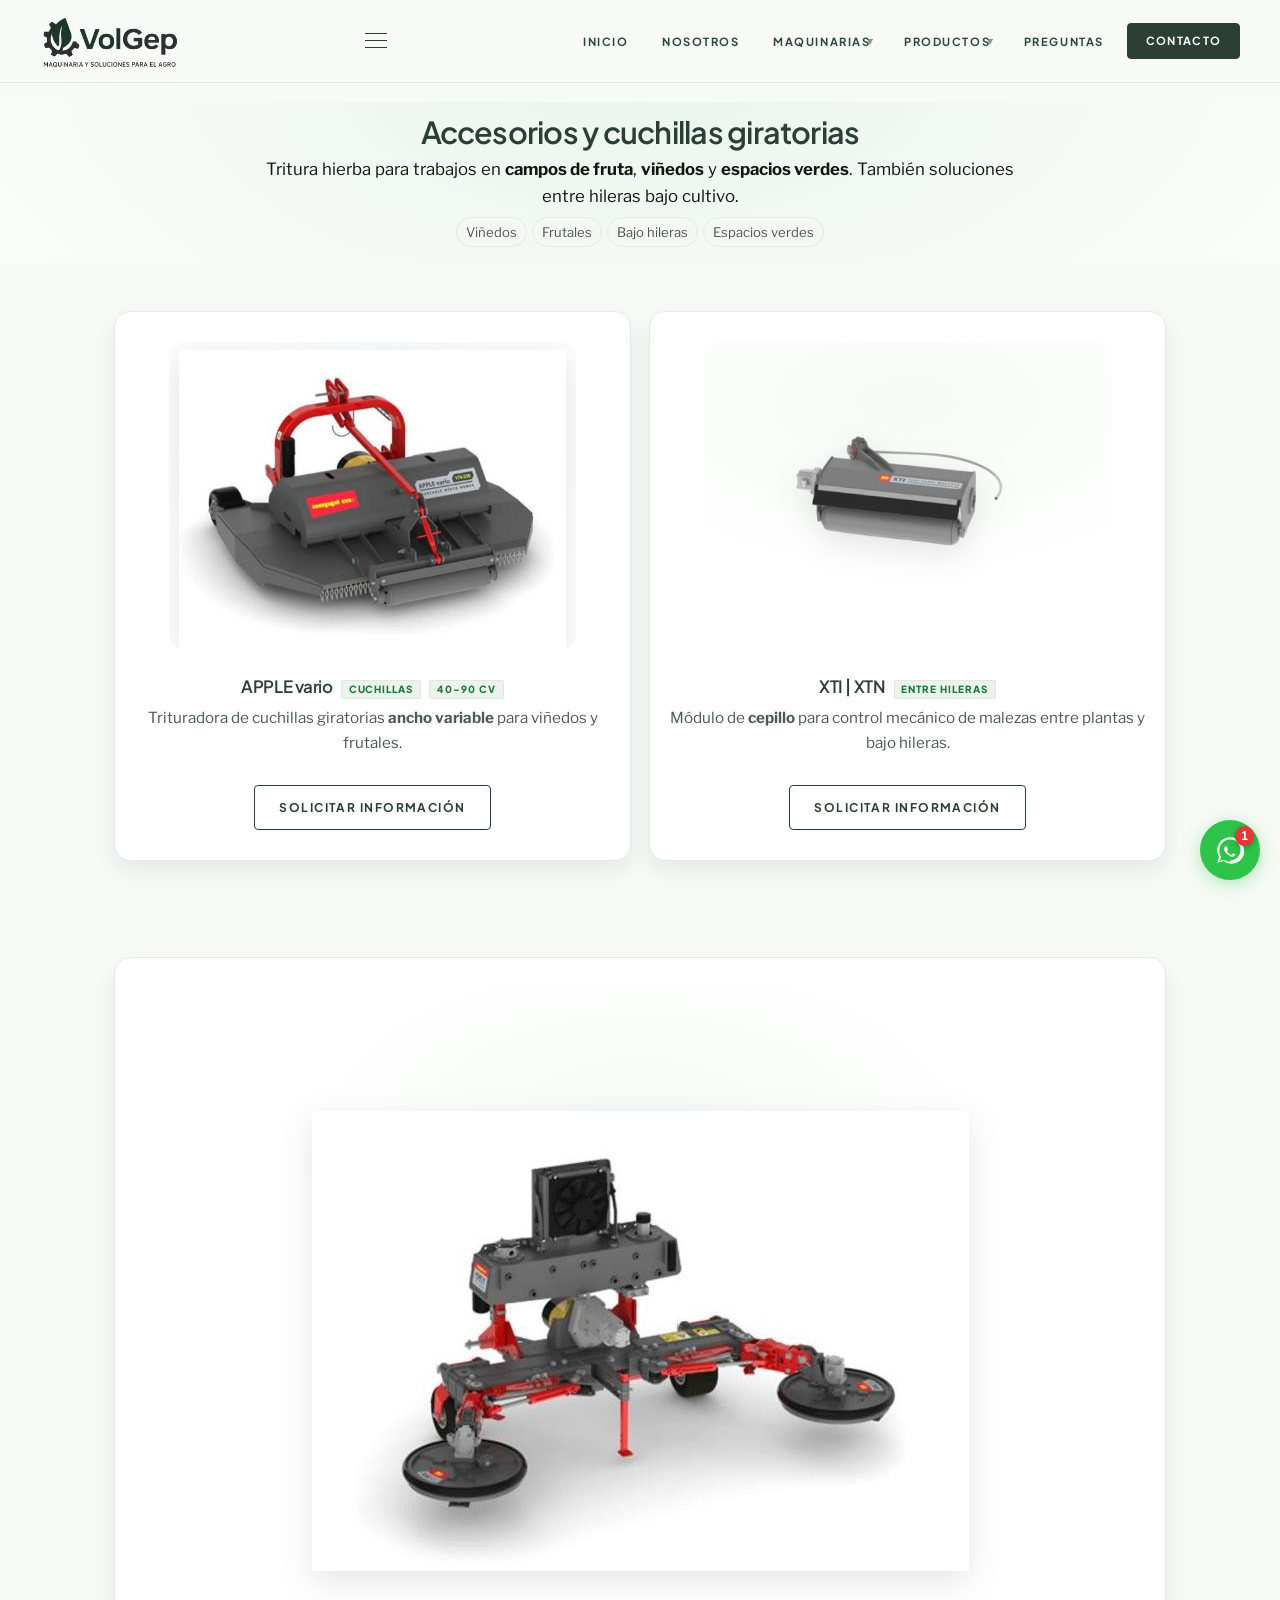
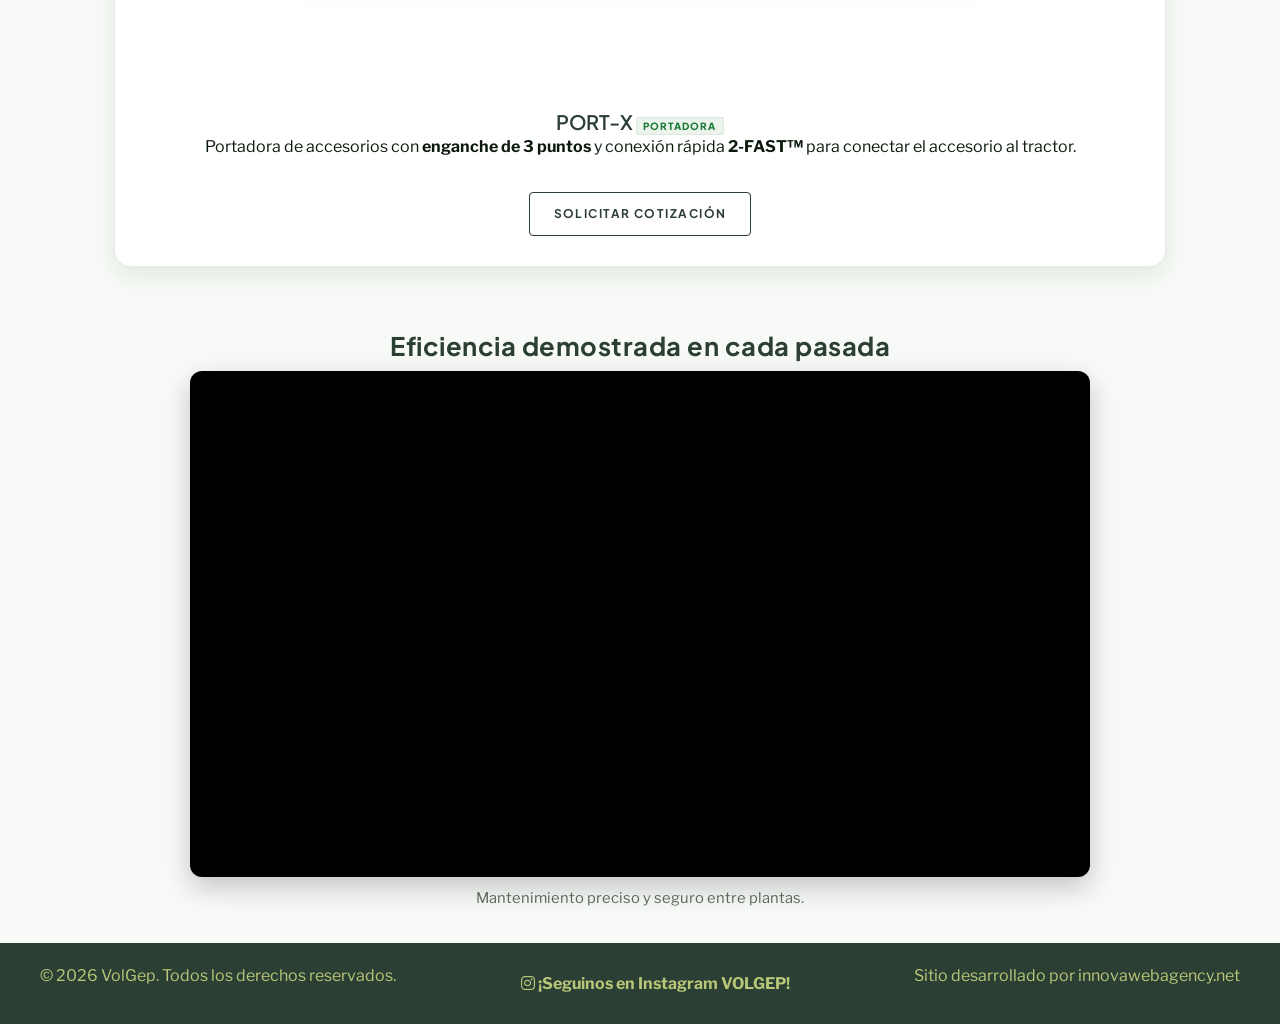
==== commit b1d3f7e6: "Add files via upload" ====
--- a/accesorios.html
+++ b/accesorios.html
@@ -99,8 +99,21 @@
             --ink: #2c3f34;
         }
 
+        /* Evitar overflow horizontal en toda la página */
+        body.accesorios {
+            overflow-x: hidden;
+        }
+
         body.accesorios main {
             padding-top: 1.2rem;
+            overflow-x: hidden;
+        }
+
+        /* Imágenes y video siempre dentro del contenedor */
+        body.accesorios img,
+        body.accesorios video {
+            max-width: 100%;
+            height: auto;
         }
 
         .container-narrow {
@@ -150,15 +163,10 @@
         .cards-2 {
             display: grid;
             gap: var(--gap);
-            grid-template-columns: repeat(2,minmax(260px,1fr));
-        }
-
-        @media (max-width: 860px) {
-            .cards-2 {
-                grid-template-columns: repeat(2, 1fr);
-            }
-        }
-        @media (max-width: 420px) {
+            grid-template-columns: repeat(2, minmax(0, 1fr));
+        }
+
+        @media (max-width: 540px) {
             .cards-2 {
                 grid-template-columns: 1fr;
             }
@@ -316,6 +324,7 @@
                 <img src="img/logo.png" alt="VolGep" width="140" height="40" />
             </a>
             <nav class="nav" aria-label="Navegación principal">
+                <button class="nav__close" aria-label="Cerrar menú">✕</button>
                 <ul>
                     <li><a href="index.html">Inicio</a></li>
                     <li><a href="index.html#nosotros">Nosotros</a></li>
--- a/estilos.css
+++ b/estilos.css
@@ -4789,8 +4789,14 @@
   }
 
   body.accesorios .cards-2 {
-    grid-template-columns: 1fr !important;
+    grid-template-columns: repeat(2, minmax(0, 1fr)) !important;
     gap: 14px;
+  }
+
+  @media (max-width: 540px) {
+    body.accesorios .cards-2 {
+      grid-template-columns: 1fr !important;
+    }
   }
 
   body.accesorios .procard,
@@ -4873,8 +4879,279 @@
     inset: auto 14px 14px auto;
   }
 }
-@media (max-width: 980px) {
+@media (max-width: 540px) {
   .cards-2 {
     grid-template-columns: 1fr;
   }
+}
+
+/* ================================================================
+   VOLGEP — DRAWER ZARA STYLE  (solo mobile ≤ 980 px)
+   + burger: barras 1 px, anima a X
+   ================================================================ */
+
+/* — Burguesa: 3 barras de 1 px, sin borde ni fondo — */
+.header__burger {
+    background: none   !important;
+    border: none       !important;
+    box-shadow: none   !important;
+    border-radius: 0   !important;
+    width: 44px        !important;
+    height: 44px       !important;
+    padding: 0         !important;
+    display: inline-flex   !important;
+    align-items: center    !important;
+    justify-content: center !important;
+    position: relative !important;
+    cursor: pointer    !important;
+    outline: none      !important;
+}
+
+.header__burger svg { display: none !important; }
+
+.header__burger::before,
+.header__burger::after {
+    content: '';
+    position: absolute;
+    left: 50%;
+    translate: -50% 0;
+    width: 22px;
+    height: 1px;
+    background: var(--ink, #0C1A0C);
+    border-radius: 0;
+    transition:
+        top .28s cubic-bezier(.4,0,.2,1),
+        transform .28s cubic-bezier(.4,0,.2,1),
+        box-shadow .18s ease;
+}
+
+/* ::before = barra top + barra media vía box-shadow */
+.header__burger::before {
+    top: 14px;
+    box-shadow: 0 7px 0 var(--ink, #0C1A0C);
+}
+
+.header__burger::after {
+    top: 28px;
+}
+
+/* Estado abierto → X */
+.header__burger[aria-expanded="true"]::before {
+    top: 21px;
+    transform: rotate(45deg);
+    box-shadow: none;
+}
+
+.header__burger[aria-expanded="true"]::after {
+    top: 21px;
+    transform: rotate(-45deg);
+}
+
+/* ── DRAWER ── */
+@media (max-width: 980px) {
+
+    /* Panel lateral: blanco, sombra profunda */
+    .nav {
+        width: min(86vw, 360px) !important;
+        background: #ffffff !important;
+        border-right: none !important;
+        box-shadow: 6px 0 60px rgba(12,26,12,.22) !important;
+        padding-top: 68px !important;
+    }
+
+    /* Franja superior del drawer: "VOLGEP" como marca */
+    .nav::before {
+        content: "VOLGEP";
+        position: absolute;
+        top: 0; left: 0; right: 0;
+        height: 68px;
+        line-height: 68px;
+        padding-left: 1.5rem;
+        font-family: 'Plus Jakarta Sans', system-ui, sans-serif;
+        font-size: .72rem;
+        font-weight: 700;
+        letter-spacing: .3em;
+        color: #0C1A0C;
+        background: #ffffff;
+        border-bottom: 1px solid rgba(12,26,12,.07);
+        pointer-events: none;
+        z-index: 2;
+    }
+
+    /* Botón X: ocupa toda la franja a la derecha */
+    .nav__close {
+        position: absolute  !important;
+        top: 0              !important;
+        right: 0            !important;
+        width: 68px         !important;
+        height: 68px        !important;
+        display: inline-flex !important;
+        align-items: center !important;
+        justify-content: center !important;
+        font-size: 1.1rem   !important;
+        font-weight: 300    !important;
+        color: #0C1A0C      !important;
+        background: none    !important;
+        border: none        !important;
+        cursor: pointer     !important;
+        opacity: 1          !important;
+        z-index: 10         !important;
+        transition: color .15s ease !important;
+    }
+
+    .nav__close:hover { color: #1A7A38 !important; }
+
+    /* Lista: sin gaps, sin padding extra */
+    .nav ul {
+        flex-direction: column !important;
+        align-items: stretch   !important;
+        gap: 0                 !important;
+        padding: 0 0 3rem      !important;
+        margin: 0              !important;
+    }
+
+    /* Links de nivel 1: uppercase editorial, sin fondo en hover */
+    .nav a:not(.btn) {
+        font-size: .95rem      !important;
+        font-weight: 500       !important;
+        letter-spacing: .18em  !important;
+        text-transform: uppercase !important;
+        color: #0C1A0C         !important;
+        padding: 1.1rem 1.5rem !important;
+        border-bottom: 1px solid rgba(12,26,12,.06) !important;
+        border-radius: 0       !important;
+        background: transparent !important;
+        display: block         !important;
+        transition: color .15s ease !important;
+    }
+
+    .nav a:not(.btn):hover {
+        background: transparent !important;
+        color: #1A7A38         !important;
+    }
+
+    /* Links de submenú: indentados, más chicos */
+    .nav .nav__dropdown a {
+        font-size: .82rem      !important;
+        font-weight: 400       !important;
+        letter-spacing: .1em   !important;
+        color: #2E4A36         !important;
+        padding: .85rem 1.5rem .85rem 2.25rem !important;
+        border-bottom: 1px solid rgba(12,26,12,.04) !important;
+        border-radius: 0       !important;
+        background: transparent !important;
+    }
+
+    .nav .nav__dropdown a:hover {
+        color: #1A7A38         !important;
+        background: transparent !important;
+    }
+
+    /* Ocultar los bullets ● de los subitems */
+    .nav__dropdown .bullet { display: none !important; }
+
+    /* CTA Contacto: botón negro de borde completo */
+    .nav a.btn,
+    .nav a.btn--primary {
+        display: block         !important;
+        margin: 1.5rem 1.5rem 0 !important;
+        padding: .9rem 1.5rem  !important;
+        width: calc(100% - 3rem) !important;
+        text-align: center     !important;
+        font-size: .72rem      !important;
+        letter-spacing: .2em   !important;
+        font-weight: 600       !important;
+        background: #0C1A0C   !important;
+        color: #fff            !important;
+        border: none           !important;
+        border-radius: 2px     !important;
+        border-bottom: none    !important;
+    }
+
+    .nav a.btn:hover,
+    .nav a.btn--primary:hover {
+        background: #1A7A38   !important;
+        color: #fff           !important;
+    }
+
+    /* Stagger: fade-up suave */
+    @keyframes nav-item-zara {
+        from { opacity: 0; transform: translateY(10px); }
+        to   { opacity: 1; transform: translateY(0); }
+    }
+
+    .nav.nav--open li {
+        animation: nav-item-zara .3s ease both !important;
+    }
+
+    .nav.nav--open li:nth-child(1) { animation-delay: .04s !important; }
+    .nav.nav--open li:nth-child(2) { animation-delay: .08s !important; }
+    .nav.nav--open li:nth-child(3) { animation-delay: .12s !important; }
+    .nav.nav--open li:nth-child(4) { animation-delay: .16s !important; }
+    .nav.nav--open li:nth-child(5) { animation-delay: .20s !important; }
+    .nav.nav--open li:nth-child(6) { animation-delay: .24s !important; }
+    .nav.nav--open li:nth-child(7) { animation-delay: .28s !important; }
+
+    /* Scrim: tono más presente, sin blur */
+    .nav__scrim {
+        background: rgba(12,26,12,.30)      !important;
+        backdrop-filter: none               !important;
+        -webkit-backdrop-filter: none       !important;
+    }
+}
+
+/* ================================================================
+   FIX: botón "Pedir asesoramiento" (btn--ghost) legible en hero
+   El inline <style> de index.html tenía color:#eee sobre fondo blanco
+   Mayor especificidad (.hero .btn--ghost vs .btn--ghost) resuelve
+   ================================================================ */
+.hero .btn--ghost {
+    color: #1a1a1a          !important;
+    border-color: #1a1a1a   !important;
+    background: transparent !important;
+}
+
+.hero .btn--ghost:hover {
+    background: #1a1a1a     !important;
+    color: #fff             !important;
+    border-color: #1a1a1a   !important;
+}
+
+/* ================================================================
+   QUÉ OFRECEMOS — títulos bilineales estilo editorial
+   ================================================================ */
+.oferta-card h3 {
+    font-size: 1.55rem  !important;
+    font-weight: 700    !important;
+    line-height: 1.1    !important;
+    letter-spacing: -.02em !important;
+    color: #111         !important;
+    margin: 0 0 1.1rem  !important;
+}
+
+.oferta-card h3 em {
+    display: block;
+    font-style: italic;
+    font-family: 'Cormorant Garamond', serif !important;
+    font-size: 1.35rem;
+    font-weight: 300;
+    color: #888;
+    letter-spacing: .01em;
+    margin-top: .1rem;
+}
+
+/* ================================================================
+   QUÉ OFRECEMOS — animación de entrada escalonada al hacer scroll
+   ================================================================ */
+.oferta-card {
+    opacity: 0;
+    transform: translateY(36px);
+    transition:
+        opacity .55s cubic-bezier(.22,.68,0,1.08),
+        transform .55s cubic-bezier(.22,.68,0,1.08);
+}
+
+.oferta-card.is-visible {
+    opacity: 1 !important;
+    transform: translateY(0) !important;
 }
--- a/estilos.css
+++ b/estilos.css
@@ -4789,8 +4789,14 @@
   }
 
   body.accesorios .cards-2 {
-    grid-template-columns: 1fr !important;
+    grid-template-columns: repeat(2, minmax(0, 1fr)) !important;
     gap: 14px;
+  }
+
+  @media (max-width: 540px) {
+    body.accesorios .cards-2 {
+      grid-template-columns: 1fr !important;
+    }
   }
 
   body.accesorios .procard,
@@ -4873,8 +4879,279 @@
     inset: auto 14px 14px auto;
   }
 }
-@media (max-width: 980px) {
+@media (max-width: 540px) {
   .cards-2 {
     grid-template-columns: 1fr;
   }
+}
+
+/* ================================================================
+   VOLGEP — DRAWER ZARA STYLE  (solo mobile ≤ 980 px)
+   + burger: barras 1 px, anima a X
+   ================================================================ */
+
+/* — Burguesa: 3 barras de 1 px, sin borde ni fondo — */
+.header__burger {
+    background: none   !important;
+    border: none       !important;
+    box-shadow: none   !important;
+    border-radius: 0   !important;
+    width: 44px        !important;
+    height: 44px       !important;
+    padding: 0         !important;
+    display: inline-flex   !important;
+    align-items: center    !important;
+    justify-content: center !important;
+    position: relative !important;
+    cursor: pointer    !important;
+    outline: none      !important;
+}
+
+.header__burger svg { display: none !important; }
+
+.header__burger::before,
+.header__burger::after {
+    content: '';
+    position: absolute;
+    left: 50%;
+    translate: -50% 0;
+    width: 22px;
+    height: 1px;
+    background: var(--ink, #0C1A0C);
+    border-radius: 0;
+    transition:
+        top .28s cubic-bezier(.4,0,.2,1),
+        transform .28s cubic-bezier(.4,0,.2,1),
+        box-shadow .18s ease;
+}
+
+/* ::before = barra top + barra media vía box-shadow */
+.header__burger::before {
+    top: 14px;
+    box-shadow: 0 7px 0 var(--ink, #0C1A0C);
+}
+
+.header__burger::after {
+    top: 28px;
+}
+
+/* Estado abierto → X */
+.header__burger[aria-expanded="true"]::before {
+    top: 21px;
+    transform: rotate(45deg);
+    box-shadow: none;
+}
+
+.header__burger[aria-expanded="true"]::after {
+    top: 21px;
+    transform: rotate(-45deg);
+}
+
+/* ── DRAWER ── */
+@media (max-width: 980px) {
+
+    /* Panel lateral: blanco, sombra profunda */
+    .nav {
+        width: min(86vw, 360px) !important;
+        background: #ffffff !important;
+        border-right: none !important;
+        box-shadow: 6px 0 60px rgba(12,26,12,.22) !important;
+        padding-top: 68px !important;
+    }
+
+    /* Franja superior del drawer: "VOLGEP" como marca */
+    .nav::before {
+        content: "VOLGEP";
+        position: absolute;
+        top: 0; left: 0; right: 0;
+        height: 68px;
+        line-height: 68px;
+        padding-left: 1.5rem;
+        font-family: 'Plus Jakarta Sans', system-ui, sans-serif;
+        font-size: .72rem;
+        font-weight: 700;
+        letter-spacing: .3em;
+        color: #0C1A0C;
+        background: #ffffff;
+        border-bottom: 1px solid rgba(12,26,12,.07);
+        pointer-events: none;
+        z-index: 2;
+    }
+
+    /* Botón X: ocupa toda la franja a la derecha */
+    .nav__close {
+        position: absolute  !important;
+        top: 0              !important;
+        right: 0            !important;
+        width: 68px         !important;
+        height: 68px        !important;
+        display: inline-flex !important;
+        align-items: center !important;
+        justify-content: center !important;
+        font-size: 1.1rem   !important;
+        font-weight: 300    !important;
+        color: #0C1A0C      !important;
+        background: none    !important;
+        border: none        !important;
+        cursor: pointer     !important;
+        opacity: 1          !important;
+        z-index: 10         !important;
+        transition: color .15s ease !important;
+    }
+
+    .nav__close:hover { color: #1A7A38 !important; }
+
+    /* Lista: sin gaps, sin padding extra */
+    .nav ul {
+        flex-direction: column !important;
+        align-items: stretch   !important;
+        gap: 0                 !important;
+        padding: 0 0 3rem      !important;
+        margin: 0              !important;
+    }
+
+    /* Links de nivel 1: uppercase editorial, sin fondo en hover */
+    .nav a:not(.btn) {
+        font-size: .95rem      !important;
+        font-weight: 500       !important;
+        letter-spacing: .18em  !important;
+        text-transform: uppercase !important;
+        color: #0C1A0C         !important;
+        padding: 1.1rem 1.5rem !important;
+        border-bottom: 1px solid rgba(12,26,12,.06) !important;
+        border-radius: 0       !important;
+        background: transparent !important;
+        display: block         !important;
+        transition: color .15s ease !important;
+    }
+
+    .nav a:not(.btn):hover {
+        background: transparent !important;
+        color: #1A7A38         !important;
+    }
+
+    /* Links de submenú: indentados, más chicos */
+    .nav .nav__dropdown a {
+        font-size: .82rem      !important;
+        font-weight: 400       !important;
+        letter-spacing: .1em   !important;
+        color: #2E4A36         !important;
+        padding: .85rem 1.5rem .85rem 2.25rem !important;
+        border-bottom: 1px solid rgba(12,26,12,.04) !important;
+        border-radius: 0       !important;
+        background: transparent !important;
+    }
+
+    .nav .nav__dropdown a:hover {
+        color: #1A7A38         !important;
+        background: transparent !important;
+    }
+
+    /* Ocultar los bullets ● de los subitems */
+    .nav__dropdown .bullet { display: none !important; }
+
+    /* CTA Contacto: botón negro de borde completo */
+    .nav a.btn,
+    .nav a.btn--primary {
+        display: block         !important;
+        margin: 1.5rem 1.5rem 0 !important;
+        padding: .9rem 1.5rem  !important;
+        width: calc(100% - 3rem) !important;
+        text-align: center     !important;
+        font-size: .72rem      !important;
+        letter-spacing: .2em   !important;
+        font-weight: 600       !important;
+        background: #0C1A0C   !important;
+        color: #fff            !important;
+        border: none           !important;
+        border-radius: 2px     !important;
+        border-bottom: none    !important;
+    }
+
+    .nav a.btn:hover,
+    .nav a.btn--primary:hover {
+        background: #1A7A38   !important;
+        color: #fff           !important;
+    }
+
+    /* Stagger: fade-up suave */
+    @keyframes nav-item-zara {
+        from { opacity: 0; transform: translateY(10px); }
+        to   { opacity: 1; transform: translateY(0); }
+    }
+
+    .nav.nav--open li {
+        animation: nav-item-zara .3s ease both !important;
+    }
+
+    .nav.nav--open li:nth-child(1) { animation-delay: .04s !important; }
+    .nav.nav--open li:nth-child(2) { animation-delay: .08s !important; }
+    .nav.nav--open li:nth-child(3) { animation-delay: .12s !important; }
+    .nav.nav--open li:nth-child(4) { animation-delay: .16s !important; }
+    .nav.nav--open li:nth-child(5) { animation-delay: .20s !important; }
+    .nav.nav--open li:nth-child(6) { animation-delay: .24s !important; }
+    .nav.nav--open li:nth-child(7) { animation-delay: .28s !important; }
+
+    /* Scrim: tono más presente, sin blur */
+    .nav__scrim {
+        background: rgba(12,26,12,.30)      !important;
+        backdrop-filter: none               !important;
+        -webkit-backdrop-filter: none       !important;
+    }
+}
+
+/* ================================================================
+   FIX: botón "Pedir asesoramiento" (btn--ghost) legible en hero
+   El inline <style> de index.html tenía color:#eee sobre fondo blanco
+   Mayor especificidad (.hero .btn--ghost vs .btn--ghost) resuelve
+   ================================================================ */
+.hero .btn--ghost {
+    color: #1a1a1a          !important;
+    border-color: #1a1a1a   !important;
+    background: transparent !important;
+}
+
+.hero .btn--ghost:hover {
+    background: #1a1a1a     !important;
+    color: #fff             !important;
+    border-color: #1a1a1a   !important;
+}
+
+/* ================================================================
+   QUÉ OFRECEMOS — títulos bilineales estilo editorial
+   ================================================================ */
+.oferta-card h3 {
+    font-size: 1.55rem  !important;
+    font-weight: 700    !important;
+    line-height: 1.1    !important;
+    letter-spacing: -.02em !important;
+    color: #111         !important;
+    margin: 0 0 1.1rem  !important;
+}
+
+.oferta-card h3 em {
+    display: block;
+    font-style: italic;
+    font-family: 'Cormorant Garamond', serif !important;
+    font-size: 1.35rem;
+    font-weight: 300;
+    color: #888;
+    letter-spacing: .01em;
+    margin-top: .1rem;
+}
+
+/* ================================================================
+   QUÉ OFRECEMOS — animación de entrada escalonada al hacer scroll
+   ================================================================ */
+.oferta-card {
+    opacity: 0;
+    transform: translateY(36px);
+    transition:
+        opacity .55s cubic-bezier(.22,.68,0,1.08),
+        transform .55s cubic-bezier(.22,.68,0,1.08);
+}
+
+.oferta-card.is-visible {
+    opacity: 1 !important;
+    transform: translateY(0) !important;
 }
